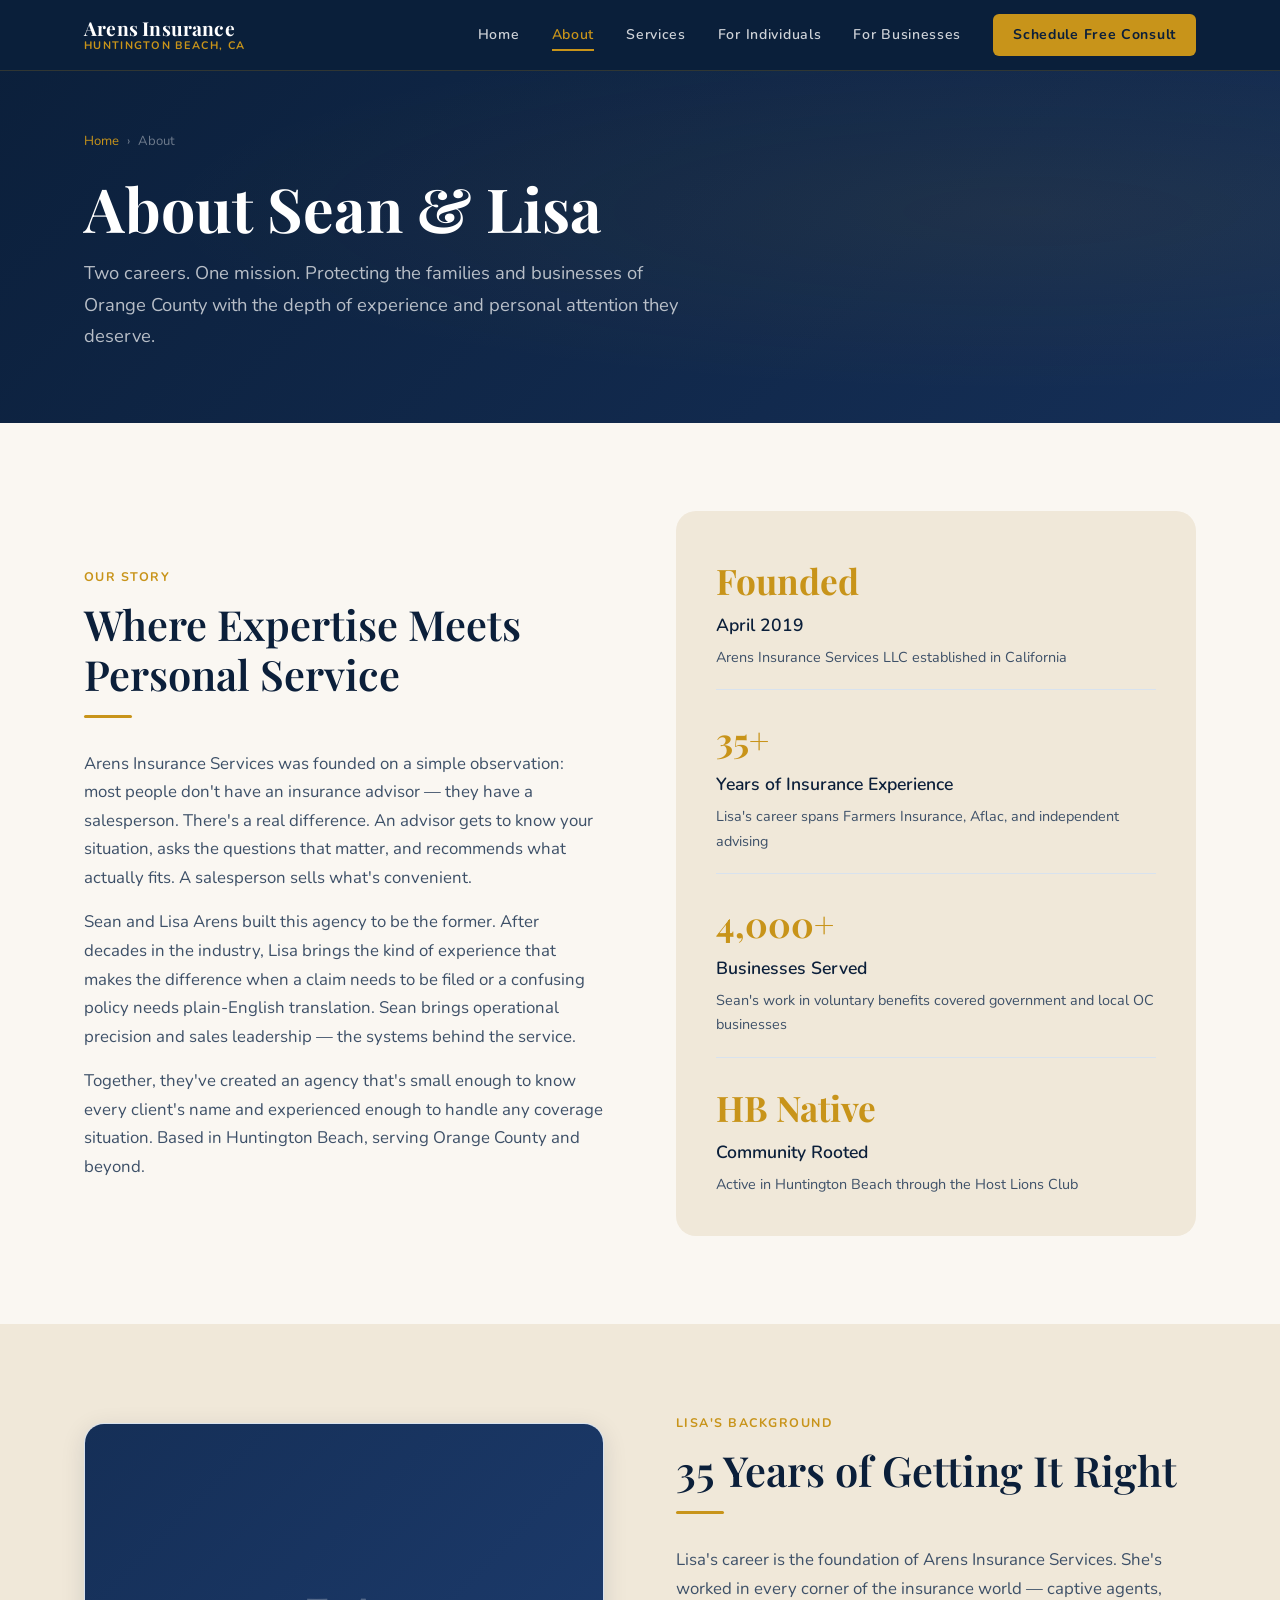
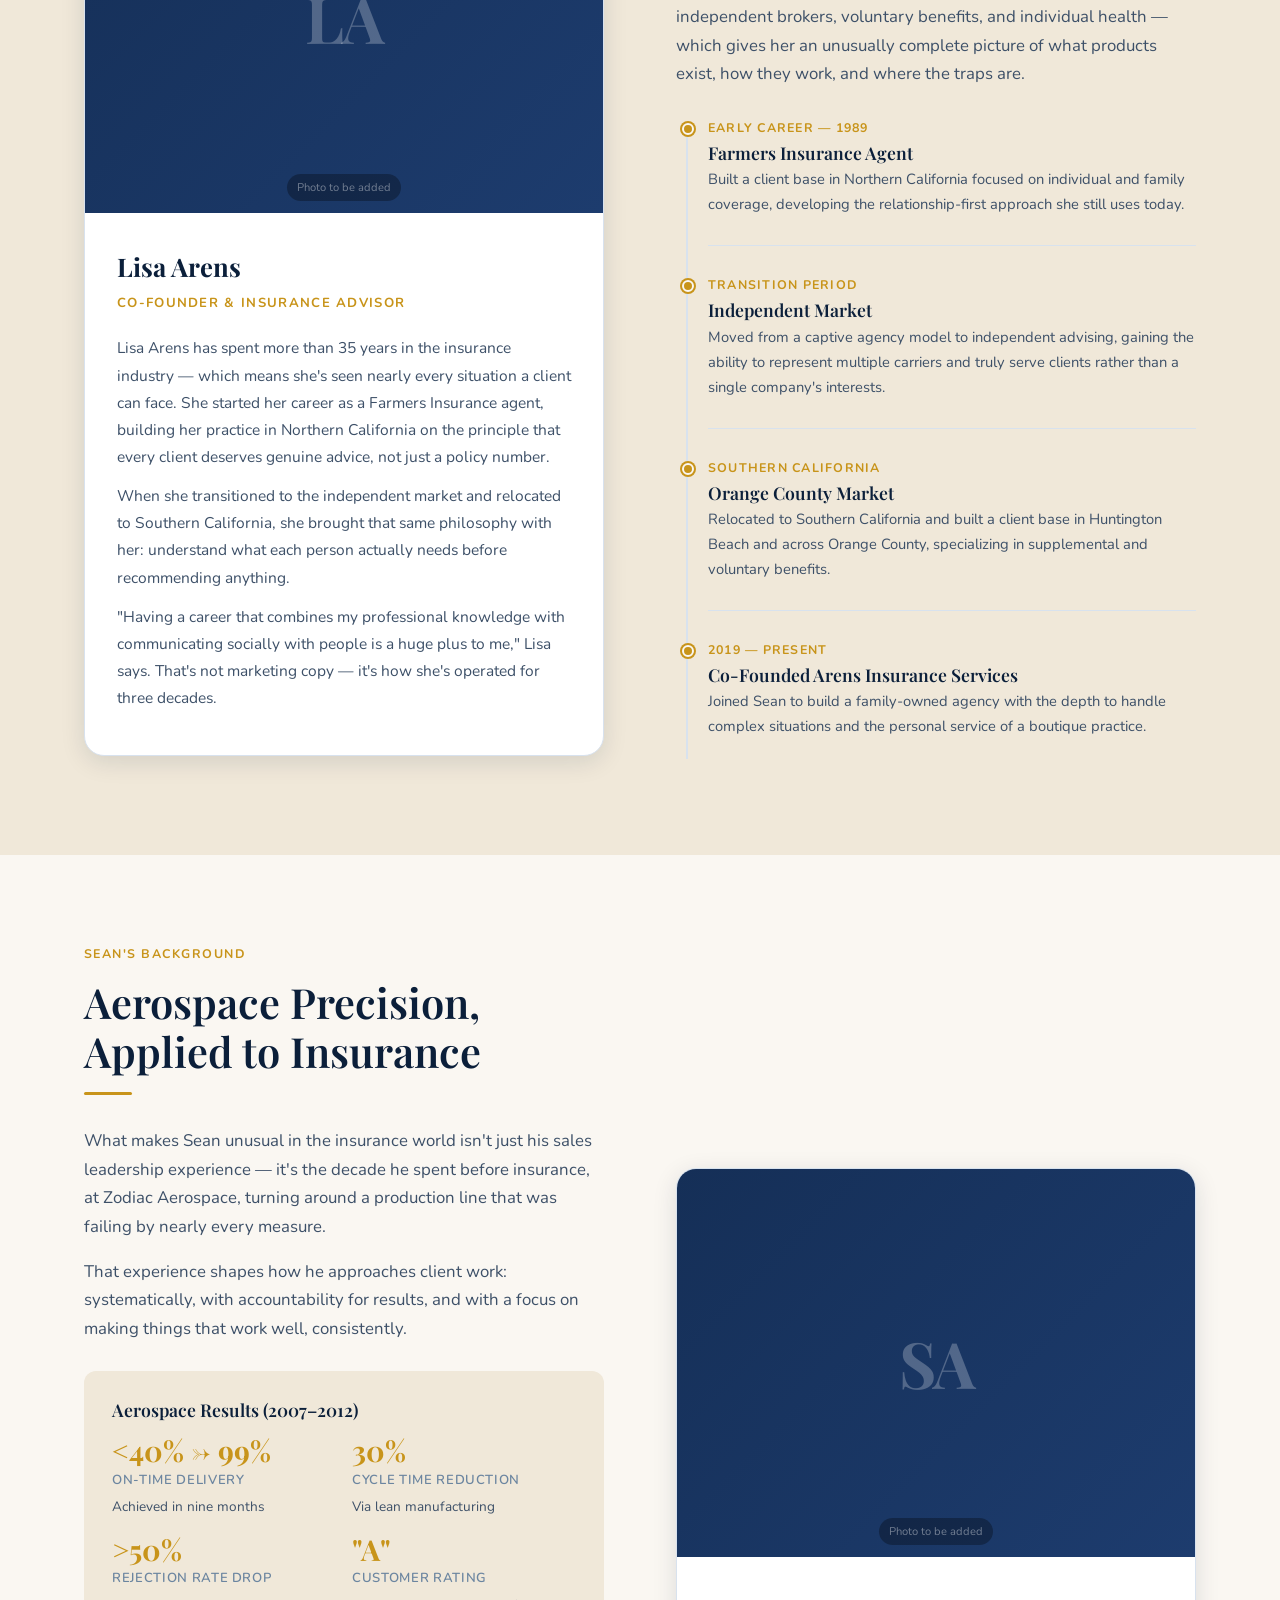
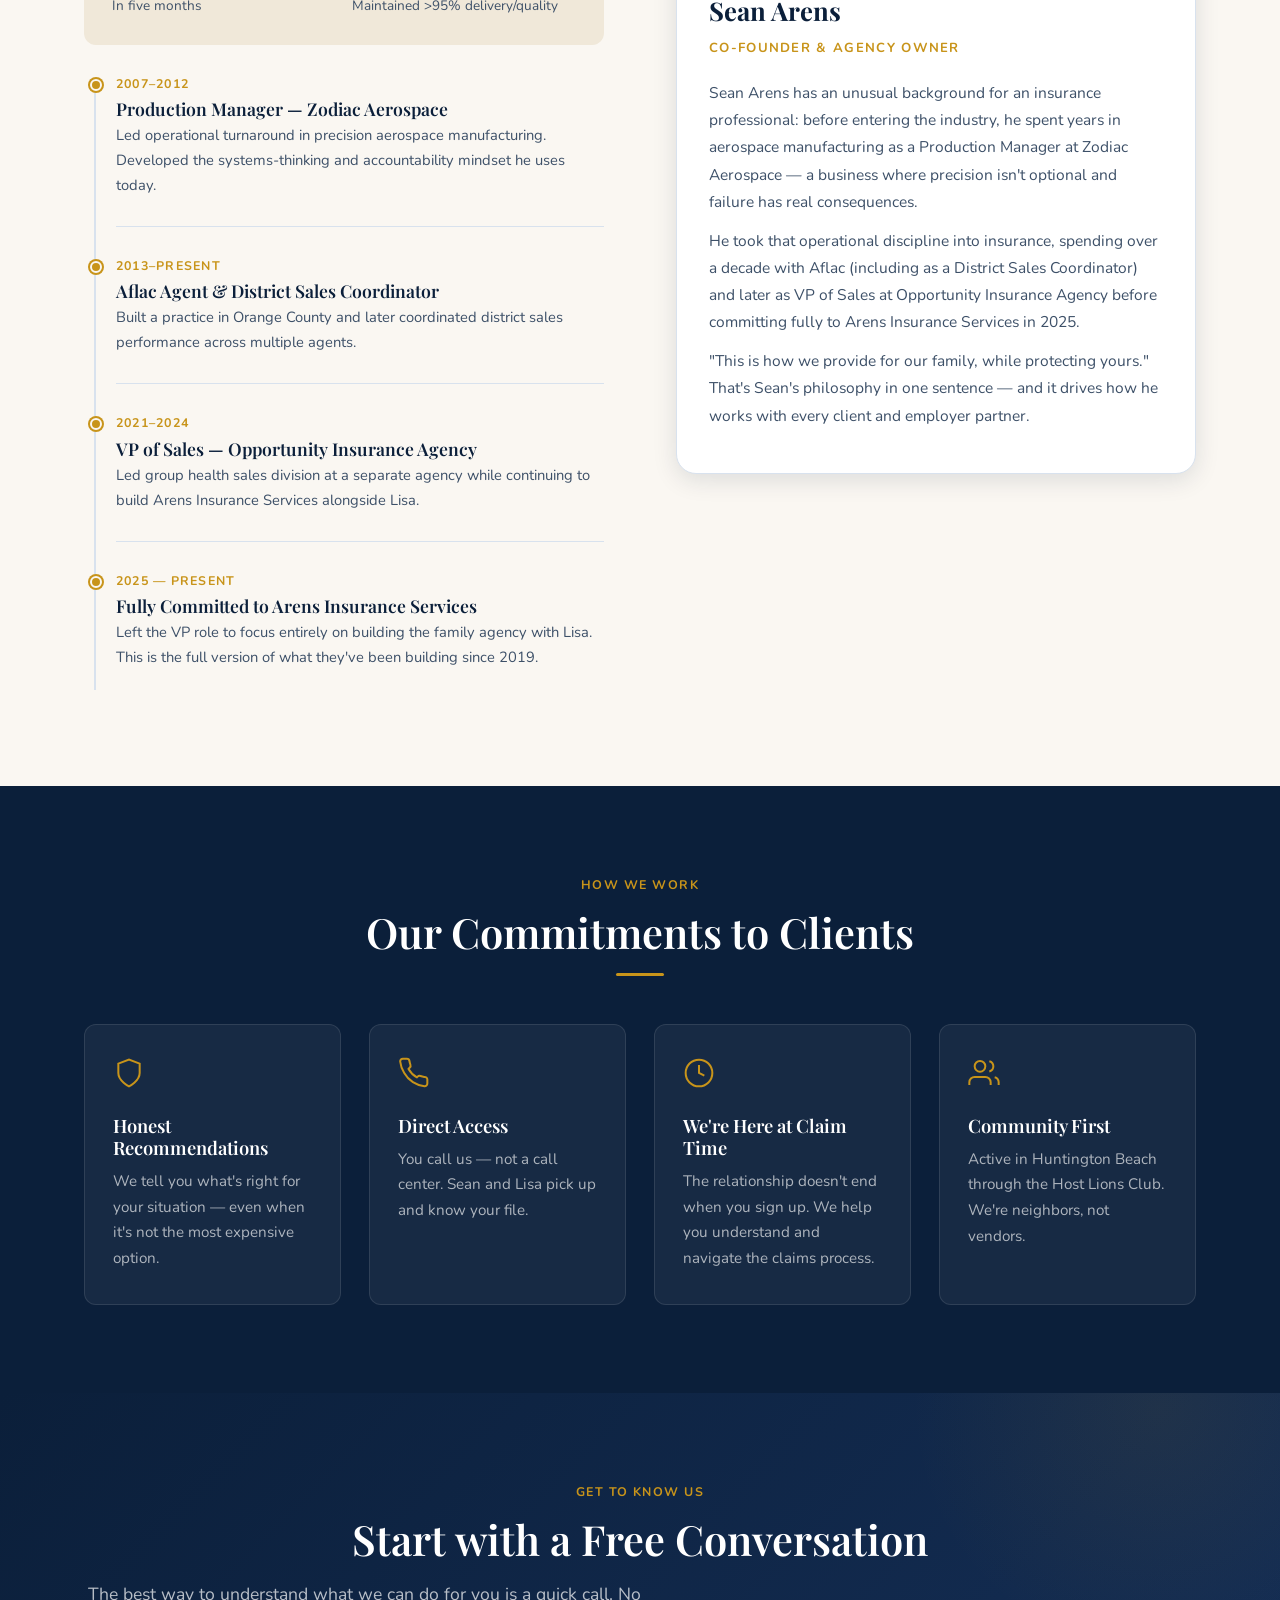
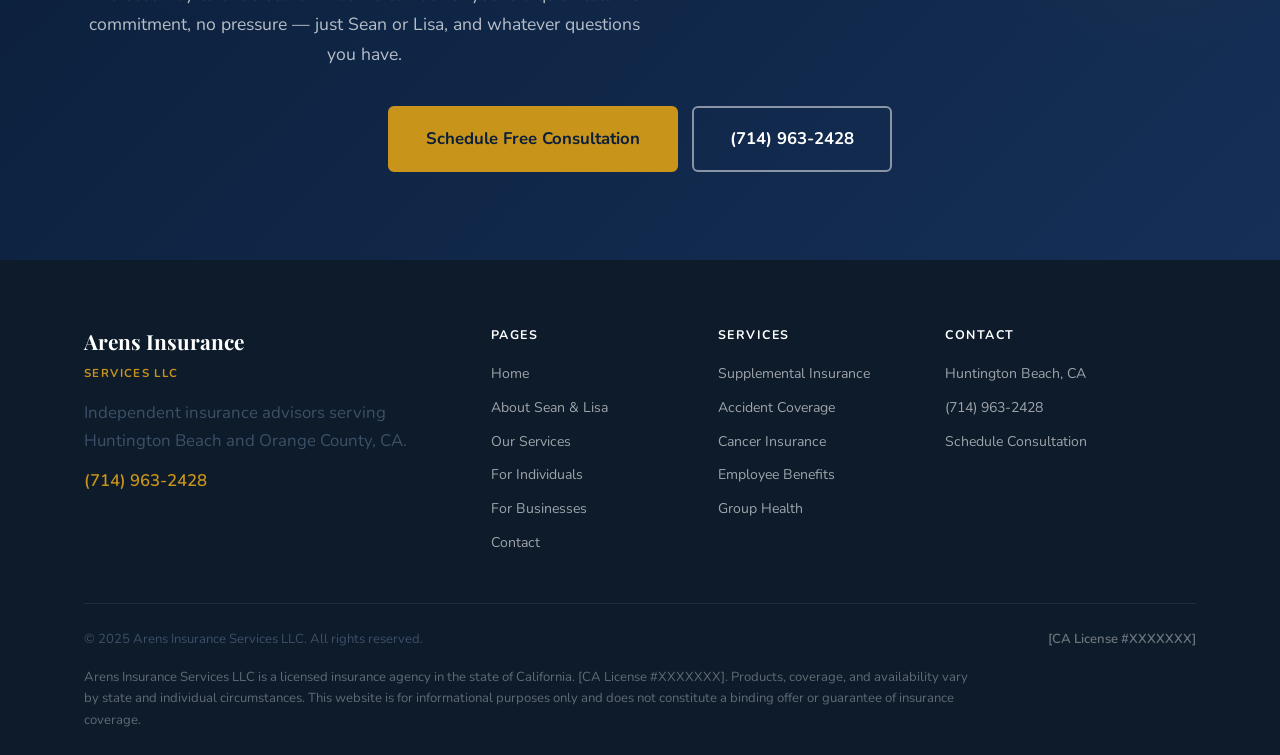
==== about.html @ 221b2eea "Initial website deployment" ====
<!DOCTYPE html>
<html lang="en">
<head>
  <meta charset="UTF-8">
  <meta name="viewport" content="width=device-width, initial-scale=1.0">
  <meta name="description" content="Meet Sean and Lisa Arens — 35+ years of insurance expertise, aerospace operational discipline, and a family-first approach to protecting what matters most.">
  <title>About Sean &amp; Lisa Arens | Arens Insurance Services</title>
  <link rel="stylesheet" href="styles.css">
</head>
<body>

<nav class="nav">
  <div class="container nav-inner">
    <a href="index.html" class="nav-logo">
      <span class="nav-logo-name">Arens Insurance</span>
      <span class="nav-logo-tagline">Huntington Beach, CA</span>
    </a>
    <div class="nav-links">
      <a href="index.html">Home</a>
      <a href="about.html">About</a>
      <a href="services.html">Services</a>
      <a href="individuals.html">For Individuals</a>
      <a href="businesses.html">For Businesses</a>
      <a href="contact.html" class="nav-cta">Schedule Free Consult</a>
    </div>
    <button class="hamburger" aria-label="Toggle menu"><span></span><span></span><span></span></button>
  </div>
</nav>

<!-- PAGE HERO -->
<section class="page-hero">
  <div class="container page-hero-inner">
    <nav class="breadcrumb">
      <a href="index.html">Home</a>
      <span>›</span>
      <span>About</span>
    </nav>
    <h1>About Sean &amp; Lisa</h1>
    <p>Two careers. One mission. Protecting the families and businesses of Orange County with the depth of experience and personal attention they deserve.</p>
  </div>
</section>

<!-- INTRO -->
<section class="section">
  <div class="container">
    <div class="two-col">
      <div>
        <span class="section-label">Our Story</span>
        <h2 class="section-title">Where Expertise Meets Personal Service</h2>
        <div class="divider"></div>
        <p style="margin-bottom:16px">
          Arens Insurance Services was founded on a simple observation: most people don't have an insurance advisor — they have a salesperson. There's a real difference. An advisor gets to know your situation, asks the questions that matter, and recommends what actually fits. A salesperson sells what's convenient.
        </p>
        <p style="margin-bottom:16px">
          Sean and Lisa Arens built this agency to be the former. After decades in the industry, Lisa brings the kind of experience that makes the difference when a claim needs to be filed or a confusing policy needs plain-English translation. Sean brings operational precision and sales leadership — the systems behind the service.
        </p>
        <p>
          Together, they've created an agency that's small enough to know every client's name and experienced enough to handle any coverage situation. Based in Huntington Beach, serving Orange County and beyond.
        </p>
      </div>
      <div style="background:var(--sand);border-radius:var(--radius-lg);padding:40px;display:flex;flex-direction:column;gap:20px">
        <div style="border-bottom:1px solid var(--border);padding-bottom:20px">
          <div style="font-family:var(--font-display);font-size:2.2rem;font-weight:700;color:var(--amber)">Founded</div>
          <div style="font-size:1.1rem;font-weight:600;color:var(--navy)">April 2019</div>
          <p style="font-size:.9rem;margin:4px 0 0">Arens Insurance Services LLC established in California</p>
        </div>
        <div style="border-bottom:1px solid var(--border);padding-bottom:20px">
          <div style="font-family:var(--font-display);font-size:2.2rem;font-weight:700;color:var(--amber)">35+</div>
          <div style="font-size:1.1rem;font-weight:600;color:var(--navy)">Years of Insurance Experience</div>
          <p style="font-size:.9rem;margin:4px 0 0">Lisa's career spans Farmers Insurance, Aflac, and independent advising</p>
        </div>
        <div style="border-bottom:1px solid var(--border);padding-bottom:20px">
          <div style="font-family:var(--font-display);font-size:2.2rem;font-weight:700;color:var(--amber)">4,000+</div>
          <div style="font-size:1.1rem;font-weight:600;color:var(--navy)">Businesses Served</div>
          <p style="font-size:.9rem;margin:4px 0 0">Sean's work in voluntary benefits covered government and local OC businesses</p>
        </div>
        <div>
          <div style="font-family:var(--font-display);font-size:2.2rem;font-weight:700;color:var(--amber)">HB Native</div>
          <div style="font-size:1.1rem;font-weight:600;color:var(--navy)">Community Rooted</div>
          <p style="font-size:.9rem;margin:4px 0 0">Active in Huntington Beach through the Host Lions Club</p>
        </div>
      </div>
    </div>
  </div>
</section>

<!-- LISA PROFILE -->
<section class="section section-sand">
  <div class="container">
    <div class="two-col">
      <div class="profile-card">
        <div class="profile-card-img">
          <div class="initials">LA</div>
          <div class="photo-note">Photo to be added</div>
        </div>
        <div class="profile-card-content">
          <div class="profile-card-name">Lisa Arens</div>
          <div class="profile-card-title">Co-Founder &amp; Insurance Advisor</div>
          <p>Lisa Arens has spent more than 35 years in the insurance industry — which means she's seen nearly every situation a client can face. She started her career as a Farmers Insurance agent, building her practice in Northern California on the principle that every client deserves genuine advice, not just a policy number.</p>
          <p>When she transitioned to the independent market and relocated to Southern California, she brought that same philosophy with her: understand what each person actually needs before recommending anything.</p>
          <p>"Having a career that combines my professional knowledge with communicating socially with people is a huge plus to me," Lisa says. That's not marketing copy — it's how she's operated for three decades.</p>
        </div>
      </div>
      <div>
        <span class="section-label">Lisa's Background</span>
        <h2 class="section-title">35 Years of Getting It Right</h2>
        <div class="divider"></div>
        <p style="margin-bottom:28px">Lisa's career is the foundation of Arens Insurance Services. She's worked in every corner of the insurance world — captive agents, independent brokers, voluntary benefits, and individual health — which gives her an unusually complete picture of what products exist, how they work, and where the traps are.</p>
        <div class="timeline">
          <div class="timeline-item">
            <div class="timeline-year">Early Career — 1989</div>
            <h4>Farmers Insurance Agent</h4>
            <p>Built a client base in Northern California focused on individual and family coverage, developing the relationship-first approach she still uses today.</p>
          </div>
          <div class="timeline-item">
            <div class="timeline-year">Transition Period</div>
            <h4>Independent Market</h4>
            <p>Moved from a captive agency model to independent advising, gaining the ability to represent multiple carriers and truly serve clients rather than a single company's interests.</p>
          </div>
          <div class="timeline-item">
            <div class="timeline-year">Southern California</div>
            <h4>Orange County Market</h4>
            <p>Relocated to Southern California and built a client base in Huntington Beach and across Orange County, specializing in supplemental and voluntary benefits.</p>
          </div>
          <div class="timeline-item">
            <div class="timeline-year">2019 — Present</div>
            <h4>Co-Founded Arens Insurance Services</h4>
            <p>Joined Sean to build a family-owned agency with the depth to handle complex situations and the personal service of a boutique practice.</p>
          </div>
        </div>
      </div>
    </div>
  </div>
</section>

<!-- SEAN PROFILE -->
<section class="section">
  <div class="container">
    <div class="two-col reverse">
      <div class="profile-card">
        <div class="profile-card-img">
          <div class="initials">SA</div>
          <div class="photo-note">Photo to be added</div>
        </div>
        <div class="profile-card-content">
          <div class="profile-card-name">Sean Arens</div>
          <div class="profile-card-title">Co-Founder &amp; Agency Owner</div>
          <p>Sean Arens has an unusual background for an insurance professional: before entering the industry, he spent years in aerospace manufacturing as a Production Manager at Zodiac Aerospace — a business where precision isn't optional and failure has real consequences.</p>
          <p>He took that operational discipline into insurance, spending over a decade with Aflac (including as a District Sales Coordinator) and later as VP of Sales at Opportunity Insurance Agency before committing fully to Arens Insurance Services in 2025.</p>
          <p>"This is how we provide for our family, while protecting yours." That's Sean's philosophy in one sentence — and it drives how he works with every client and employer partner.</p>
        </div>
      </div>
      <div>
        <span class="section-label">Sean's Background</span>
        <h2 class="section-title">Aerospace Precision, Applied to Insurance</h2>
        <div class="divider"></div>
        <p style="margin-bottom:16px">What makes Sean unusual in the insurance world isn't just his sales leadership experience — it's the decade he spent before insurance, at Zodiac Aerospace, turning around a production line that was failing by nearly every measure.</p>
        <p style="margin-bottom:28px">That experience shapes how he approaches client work: systematically, with accountability for results, and with a focus on making things that work well, consistently.</p>
        <div style="background:var(--sand);border-radius:var(--radius-md);padding:28px;margin-bottom:28px">
          <h4 style="margin-bottom:16px;color:var(--navy)">Aerospace Results (2007–2012)</h4>
          <div style="display:grid;grid-template-columns:1fr 1fr;gap:16px">
            <div>
              <div style="font-family:var(--font-display);font-size:1.8rem;font-weight:700;color:var(--amber);line-height:1">&lt;40% → 99%</div>
              <div style="font-size:.82rem;color:var(--text-light);font-weight:600;letter-spacing:.05em;text-transform:uppercase;margin-top:4px">On-time delivery</div>
              <p style="font-size:.85rem;margin-top:4px">Achieved in nine months</p>
            </div>
            <div>
              <div style="font-family:var(--font-display);font-size:1.8rem;font-weight:700;color:var(--amber);line-height:1">30%</div>
              <div style="font-size:.82rem;color:var(--text-light);font-weight:600;letter-spacing:.05em;text-transform:uppercase;margin-top:4px">Cycle time reduction</div>
              <p style="font-size:.85rem;margin-top:4px">Via lean manufacturing</p>
            </div>
            <div>
              <div style="font-family:var(--font-display);font-size:1.8rem;font-weight:700;color:var(--amber);line-height:1">&gt;50%</div>
              <div style="font-size:.82rem;color:var(--text-light);font-weight:600;letter-spacing:.05em;text-transform:uppercase;margin-top:4px">Rejection rate drop</div>
              <p style="font-size:.85rem;margin-top:4px">In five months</p>
            </div>
            <div>
              <div style="font-family:var(--font-display);font-size:1.8rem;font-weight:700;color:var(--amber);line-height:1">"A"</div>
              <div style="font-size:.82rem;color:var(--text-light);font-weight:600;letter-spacing:.05em;text-transform:uppercase;margin-top:4px">Customer rating</div>
              <p style="font-size:.85rem;margin-top:4px">Maintained &gt;95% delivery/quality</p>
            </div>
          </div>
        </div>
        <div class="timeline">
          <div class="timeline-item">
            <div class="timeline-year">2007–2012</div>
            <h4>Production Manager — Zodiac Aerospace</h4>
            <p>Led operational turnaround in precision aerospace manufacturing. Developed the systems-thinking and accountability mindset he uses today.</p>
          </div>
          <div class="timeline-item">
            <div class="timeline-year">2013–Present</div>
            <h4>Aflac Agent &amp; District Sales Coordinator</h4>
            <p>Built a practice in Orange County and later coordinated district sales performance across multiple agents.</p>
          </div>
          <div class="timeline-item">
            <div class="timeline-year">2021–2024</div>
            <h4>VP of Sales — Opportunity Insurance Agency</h4>
            <p>Led group health sales division at a separate agency while continuing to build Arens Insurance Services alongside Lisa.</p>
          </div>
          <div class="timeline-item">
            <div class="timeline-year">2025 — Present</div>
            <h4>Fully Committed to Arens Insurance Services</h4>
            <p>Left the VP role to focus entirely on building the family agency with Lisa. This is the full version of what they've been building since 2019.</p>
          </div>
        </div>
      </div>
    </div>
  </div>
</section>

<!-- VALUES -->
<section class="section section-dark">
  <div class="container">
    <div class="text-center" style="margin-bottom:48px">
      <span class="section-label">How We Work</span>
      <h2 class="section-title" style="color:var(--warm-white)">Our Commitments to Clients</h2>
      <div class="divider divider-center"></div>
    </div>
    <div style="display:grid;grid-template-columns:repeat(auto-fit,minmax(250px,1fr));gap:28px">
      <div style="background:rgba(255,255,255,.05);border:1px solid rgba(255,255,255,.1);border-radius:var(--radius-md);padding:32px 28px">
        <div style="color:var(--amber);margin-bottom:16px">
          <svg width="32" height="32" viewBox="0 0 24 24" fill="none" stroke="currentColor" stroke-width="1.5"><path d="M12 22s8-4 8-10V5l-8-3-8 3v7c0 6 8 10 8 10z"/></svg>
        </div>
        <h3 style="color:var(--warm-white);font-size:1.15rem;margin-bottom:10px">Honest Recommendations</h3>
        <p style="color:rgba(255,255,255,.65);font-size:.95rem">We tell you what's right for your situation — even when it's not the most expensive option.</p>
      </div>
      <div style="background:rgba(255,255,255,.05);border:1px solid rgba(255,255,255,.1);border-radius:var(--radius-md);padding:32px 28px">
        <div style="color:var(--amber);margin-bottom:16px">
          <svg width="32" height="32" viewBox="0 0 24 24" fill="none" stroke="currentColor" stroke-width="1.5"><path d="M22 16.92v3a2 2 0 0 1-2.18 2 19.79 19.79 0 0 1-8.63-3.07A19.5 19.5 0 0 1 4.69 12a19.79 19.79 0 0 1-3.07-8.67A2 2 0 0 1 3.6 1.28h3a2 2 0 0 1 2 1.72c.127.96.361 1.903.7 2.81a2 2 0 0 1-.45 2.11L7.91 8.96a16 16 0 0 0 6.29 6.29l.54-.54a2 2 0 0 1 2.11-.45c.907.339 1.85.573 2.81.7A2 2 0 0 1 22 16.92z"/></svg>
        </div>
        <h3 style="color:var(--warm-white);font-size:1.15rem;margin-bottom:10px">Direct Access</h3>
        <p style="color:rgba(255,255,255,.65);font-size:.95rem">You call us — not a call center. Sean and Lisa pick up and know your file.</p>
      </div>
      <div style="background:rgba(255,255,255,.05);border:1px solid rgba(255,255,255,.1);border-radius:var(--radius-md);padding:32px 28px">
        <div style="color:var(--amber);margin-bottom:16px">
          <svg width="32" height="32" viewBox="0 0 24 24" fill="none" stroke="currentColor" stroke-width="1.5"><circle cx="12" cy="12" r="10"/><polyline points="12 6 12 12 16 14"/></svg>
        </div>
        <h3 style="color:var(--warm-white);font-size:1.15rem;margin-bottom:10px">We're Here at Claim Time</h3>
        <p style="color:rgba(255,255,255,.65);font-size:.95rem">The relationship doesn't end when you sign up. We help you understand and navigate the claims process.</p>
      </div>
      <div style="background:rgba(255,255,255,.05);border:1px solid rgba(255,255,255,.1);border-radius:var(--radius-md);padding:32px 28px">
        <div style="color:var(--amber);margin-bottom:16px">
          <svg width="32" height="32" viewBox="0 0 24 24" fill="none" stroke="currentColor" stroke-width="1.5"><path d="M17 21v-2a4 4 0 0 0-4-4H5a4 4 0 0 0-4 4v2"/><circle cx="9" cy="7" r="4"/><path d="M23 21v-2a4 4 0 0 0-3-3.87"/><path d="M16 3.13a4 4 0 0 1 0 7.75"/></svg>
        </div>
        <h3 style="color:var(--warm-white);font-size:1.15rem;margin-bottom:10px">Community First</h3>
        <p style="color:rgba(255,255,255,.65);font-size:.95rem">Active in Huntington Beach through the Host Lions Club. We're neighbors, not vendors.</p>
      </div>
    </div>
  </div>
</section>

<!-- CTA -->
<section class="cta-section">
  <div class="container text-center">
    <div class="cta-inner">
      <span class="section-label">Get to Know Us</span>
      <h2>Start with a Free Conversation</h2>
      <p>The best way to understand what we can do for you is a quick call. No commitment, no pressure — just Sean or Lisa, and whatever questions you have.</p>
      <div class="btn-group" style="justify-content:center">
        <a href="contact.html" class="btn btn-primary btn-lg">Schedule Free Consultation</a>
        <a href="tel:7149632428" class="btn btn-outline btn-lg">(714) 963-2428</a>
      </div>
    </div>
  </div>
</section>

<!-- FOOTER -->
<footer class="footer">
  <div class="container">
    <div class="footer-grid">
      <div class="footer-brand">
        <div class="footer-logo-name">Arens Insurance</div>
        <div class="footer-logo-tagline">Services LLC</div>
        <p>Independent insurance advisors serving Huntington Beach and Orange County, CA.</p>
        <p style="margin-top:12px"><a href="tel:7149632428" style="color:var(--amber);font-weight:600">(714) 963-2428</a></p>
      </div>
      <div class="footer-col">
        <h5>Pages</h5>
        <ul>
          <li><a href="index.html">Home</a></li>
          <li><a href="about.html">About Sean &amp; Lisa</a></li>
          <li><a href="services.html">Our Services</a></li>
          <li><a href="individuals.html">For Individuals</a></li>
          <li><a href="businesses.html">For Businesses</a></li>
          <li><a href="contact.html">Contact</a></li>
        </ul>
      </div>
      <div class="footer-col">
        <h5>Services</h5>
        <ul>
          <li><a href="services.html">Supplemental Insurance</a></li>
          <li><a href="services.html">Accident Coverage</a></li>
          <li><a href="services.html">Cancer Insurance</a></li>
          <li><a href="services.html">Employee Benefits</a></li>
          <li><a href="services.html">Group Health</a></li>
        </ul>
      </div>
      <div class="footer-col">
        <h5>Contact</h5>
        <ul>
          <li style="color:rgba(255,255,255,.6)">Huntington Beach, CA</li>
          <li><a href="tel:7149632428">(714) 963-2428</a></li>
          <li><a href="contact.html">Schedule Consultation</a></li>
        </ul>
      </div>
    </div>
    <div class="footer-bottom">
      <div class="footer-bottom-row">
        <p>© 2025 Arens Insurance Services LLC. All rights reserved.</p>
        <span class="footer-license">[CA License #XXXXXXX]</span>
      </div>
      <p class="footer-disclaimer">Arens Insurance Services LLC is a licensed insurance agency in the state of California. [CA License #XXXXXXX]. Products, coverage, and availability vary by state and individual circumstances. This website is for informational purposes only and does not constitute a binding offer or guarantee of insurance coverage.</p>
    </div>
  </div>
</footer>

<script src="script.js"></script>
</body>
</html>
---- styles.css ----
/* =====================================================
   ARENS INSURANCE SERVICES
   Elevated Coastal Professional Design System
   ===================================================== */
@import url('https://fonts.googleapis.com/css2?family=Playfair+Display:ital,wght@0,400;0,600;0,700;1,400;1,600&family=Nunito:wght@300;400;500;600;700&display=swap');

:root {
  --navy:       #0B1F3A;
  --navy-mid:   #152F57;
  --navy-light: #1D3C6E;
  --amber:      #C8941A;
  --amber-light:#E5AC2A;
  --amber-pale: #F5E4B4;
  --cream:      #FAF7F2;
  --warm-white: #FFFFFF;
  --sand:       #F0E8D9;
  --text-dark:  #0D1B2A;
  --text-mid:   #3D5068;
  --text-light: #6B85A0;
  --border:     #D8E2EE;
  --font-display: 'Playfair Display', Georgia, serif;
  --font-body:    'Nunito', -apple-system, sans-serif;
  --shadow-sm: 0 2px 8px rgba(11,31,58,0.08);
  --shadow-md: 0 6px 24px rgba(11,31,58,0.12);
  --shadow-lg: 0 16px 48px rgba(11,31,58,0.16);
  --radius-sm: 6px;
  --radius-md: 12px;
  --radius-lg: 20px;
  --transition: 0.25s ease;
  --max-width: 1160px;
}

*,*::before,*::after{box-sizing:border-box;margin:0;padding:0}
html{scroll-behavior:smooth;font-size:16px}
body{font-family:var(--font-body);color:var(--text-dark);background:var(--cream);line-height:1.7;-webkit-font-smoothing:antialiased}
img{max-width:100%;display:block}
a{color:inherit;text-decoration:none}
ul{list-style:none}

h1,h2,h3,h4{font-family:var(--font-display);line-height:1.2;color:var(--navy)}
h1{font-size:clamp(2.2rem,5vw,3.8rem);font-weight:700}
h2{font-size:clamp(1.7rem,3.5vw,2.6rem);font-weight:600}
h3{font-size:clamp(1.2rem,2.5vw,1.5rem);font-weight:600}
h4{font-size:1.1rem;font-weight:600}
p{color:var(--text-mid);font-size:1.05rem}

.container{max-width:var(--max-width);margin:0 auto;padding:0 24px}
.section{padding:88px 0}
.section-sm{padding:56px 0}
.section-dark{background:var(--navy)}
.section-sand{background:var(--sand)}
.text-center{text-align:center}
.text-amber{color:var(--amber)}
.text-white{color:var(--warm-white)}

.section-label{font-family:var(--font-body);font-size:.78rem;font-weight:700;letter-spacing:.12em;text-transform:uppercase;color:var(--amber);margin-bottom:12px;display:block}
.section-title{margin-bottom:16px}
.section-title+p{max-width:600px;font-size:1.1rem}
.text-center .section-title+p{margin:0 auto}
.divider{width:48px;height:3px;background:var(--amber);border-radius:2px;margin:16px 0 32px}
.divider-center{margin:16px auto 32px}

/* NAV */
.nav{position:fixed;top:0;left:0;right:0;z-index:1000;background:rgba(11,31,58,.97);backdrop-filter:blur(12px);border-bottom:1px solid rgba(200,148,26,.2);transition:var(--transition)}
.nav-inner{display:flex;align-items:center;justify-content:space-between;height:70px}
.nav-logo{display:flex;flex-direction:column;line-height:1.1}
.nav-logo-name{font-family:var(--font-display);font-size:1.2rem;font-weight:700;color:var(--warm-white);letter-spacing:.01em}
.nav-logo-tagline{font-size:.68rem;font-weight:700;letter-spacing:.12em;text-transform:uppercase;color:var(--amber)}
.nav-links{display:flex;align-items:center;gap:32px}
.nav-links a{font-size:.88rem;font-weight:600;letter-spacing:.05em;color:rgba(255,255,255,.8);transition:color var(--transition);position:relative}
.nav-links a::after{content:'';position:absolute;bottom:-4px;left:0;right:0;height:2px;background:var(--amber);transform:scaleX(0);transition:transform var(--transition);transform-origin:left}
.nav-links a:hover{color:var(--warm-white)}
.nav-links a:hover::after,.nav-links a.active::after{transform:scaleX(1)}
.nav-links a.active{color:var(--amber)}
.nav-cta{background:var(--amber)!important;color:var(--navy)!important;padding:9px 20px;border-radius:var(--radius-sm);font-weight:700!important;transition:background var(--transition),transform var(--transition)!important}
.nav-cta:hover{background:var(--amber-light)!important;transform:translateY(-1px)}
.nav-cta::after{display:none!important}
.hamburger{display:none;flex-direction:column;gap:5px;background:none;border:none;cursor:pointer;padding:4px}
.hamburger span{display:block;width:24px;height:2px;background:var(--warm-white);border-radius:2px;transition:var(--transition)}

/* BUTTONS */
.btn{display:inline-flex;align-items:center;gap:8px;font-family:var(--font-body);font-size:.95rem;font-weight:700;padding:14px 28px;border-radius:var(--radius-sm);transition:all var(--transition);cursor:pointer;border:2px solid transparent;white-space:nowrap}
.btn-primary{background:var(--amber);color:var(--navy);border-color:var(--amber)}
.btn-primary:hover{background:var(--amber-light);border-color:var(--amber-light);transform:translateY(-2px);box-shadow:0 6px 20px rgba(200,148,26,.35)}
.btn-outline{background:transparent;color:var(--warm-white);border-color:rgba(255,255,255,.5)}
.btn-outline:hover{background:rgba(255,255,255,.1);border-color:var(--warm-white);transform:translateY(-2px)}
.btn-outline-amber{background:transparent;color:var(--amber);border-color:var(--amber)}
.btn-outline-amber:hover{background:var(--amber);color:var(--navy);transform:translateY(-2px)}
.btn-lg{padding:17px 36px;font-size:1.05rem}
.btn-group{display:flex;flex-wrap:wrap;gap:14px;align-items:center}

/* HERO */
.hero{min-height:100vh;display:flex;align-items:center;position:relative;background:var(--navy);overflow:hidden;padding-top:70px}
.hero-bg{position:absolute;inset:0;background:radial-gradient(ellipse at 70% 50%,rgba(200,148,26,.08) 0%,transparent 60%),radial-gradient(ellipse at 20% 80%,rgba(29,60,110,.6) 0%,transparent 50%),linear-gradient(135deg,#0B1F3A 0%,#152F57 100%)}
.hero-wave{position:absolute;bottom:0;left:0;right:0;height:100px;background:var(--cream);clip-path:ellipse(60% 100% at 50% 100%)}
.hero-content{position:relative;z-index:2;max-width:720px;padding:80px 0}
.hero-eyebrow{display:inline-flex;align-items:center;gap:10px;font-size:.8rem;font-weight:700;letter-spacing:.14em;text-transform:uppercase;color:var(--amber);margin-bottom:20px}
.hero-eyebrow::before{content:'';display:block;width:32px;height:2px;background:var(--amber)}
.hero h1{color:var(--warm-white);margin-bottom:24px;letter-spacing:-.01em}
.hero h1 em{font-style:italic;color:var(--amber-light)}
.hero-sub{font-size:1.15rem;color:rgba(255,255,255,.75);line-height:1.75;margin-bottom:40px;max-width:560px}
.hero-trust{display:flex;flex-wrap:wrap;gap:24px;margin-top:40px;padding-top:32px;border-top:1px solid rgba(255,255,255,.1)}
.hero-trust-item{display:flex;align-items:center;gap:8px;font-size:.88rem;color:rgba(255,255,255,.65);font-weight:500}
.hero-trust-item svg{color:var(--amber);flex-shrink:0}

/* CARDS */
.services-grid{display:grid;grid-template-columns:repeat(auto-fit,minmax(260px,1fr));gap:24px}
.service-card{background:var(--warm-white);border-radius:var(--radius-md);padding:36px 28px;border:1px solid var(--border);transition:all var(--transition);position:relative;overflow:hidden}
.service-card::before{content:'';position:absolute;top:0;left:0;right:0;height:3px;background:var(--amber);transform:scaleX(0);transform-origin:left;transition:transform var(--transition)}
.service-card:hover{transform:translateY(-4px);box-shadow:var(--shadow-md);border-color:transparent}
.service-card:hover::before{transform:scaleX(1)}
.service-icon{width:52px;height:52px;background:var(--amber-pale);border-radius:var(--radius-sm);display:flex;align-items:center;justify-content:center;margin-bottom:20px;color:var(--amber)}
.service-card h3{margin-bottom:10px;font-size:1.15rem}
.service-card p{font-size:.95rem;line-height:1.65}
.service-card-link{display:inline-flex;align-items:center;gap:6px;font-size:.88rem;font-weight:700;color:var(--amber);margin-top:16px;transition:gap var(--transition)}
.service-card-link:hover{gap:10px}

/* STATS */
.stats-bar{background:var(--navy);padding:48px 0}
.stats-grid{display:grid;grid-template-columns:repeat(auto-fit,minmax(200px,1fr));gap:32px;text-align:center}
.stat-number{font-family:var(--font-display);font-size:3rem;font-weight:700;color:var(--amber);line-height:1;margin-bottom:8px}
.stat-label{font-size:.88rem;font-weight:600;letter-spacing:.06em;text-transform:uppercase;color:rgba(255,255,255,.6)}

/* TWO COL */
.two-col{display:grid;grid-template-columns:1fr 1fr;gap:72px;align-items:center}
.two-col.reverse{direction:rtl}
.two-col.reverse>*{direction:ltr}
.col-img-main{border-radius:var(--radius-lg);overflow:hidden;aspect-ratio:4/3;background:linear-gradient(135deg,var(--navy-mid),var(--navy-light));display:flex;align-items:center;justify-content:center;position:relative}
.col-img-badge{position:absolute;bottom:-16px;right:-16px;background:var(--amber);color:var(--navy);padding:20px 24px;border-radius:var(--radius-md);text-align:center;box-shadow:var(--shadow-md)}
.col-img-badge strong{display:block;font-family:var(--font-display);font-size:2rem;font-weight:700;line-height:1}
.col-img-badge span{font-size:.78rem;font-weight:700;letter-spacing:.08em;text-transform:uppercase}

/* FEATURE LIST */
.feature-list{display:flex;flex-direction:column;gap:16px;margin:24px 0}
.feature-item{display:flex;align-items:flex-start;gap:14px}
.feature-check{width:24px;height:24px;background:var(--amber-pale);border-radius:50%;display:flex;align-items:center;justify-content:center;flex-shrink:0;margin-top:2px;color:var(--amber)}
.feature-item-content h4{margin-bottom:3px;font-size:1rem}
.feature-item-content p{font-size:.92rem;margin:0}

/* TESTIMONIALS */
.testimonials-grid{display:grid;grid-template-columns:repeat(auto-fit,minmax(300px,1fr));gap:24px}
.testimonial-card{background:var(--warm-white);border-radius:var(--radius-md);padding:36px 32px;border:1px solid var(--border);position:relative}
.testimonial-card::before{content:'\201C';position:absolute;top:16px;right:24px;font-family:var(--font-display);font-size:5rem;color:var(--amber-pale);line-height:1;font-weight:700}
.testimonial-text{font-size:1rem;line-height:1.75;color:var(--text-mid);margin-bottom:24px;font-style:italic}
.testimonial-author{display:flex;align-items:center;gap:12px}
.author-avatar{width:44px;height:44px;border-radius:50%;background:linear-gradient(135deg,var(--navy),var(--navy-light));display:flex;align-items:center;justify-content:center;font-family:var(--font-display);font-size:1.1rem;font-weight:700;color:var(--amber);flex-shrink:0}
.author-info h4{font-size:.95rem;margin:0}
.author-info span{font-size:.82rem;color:var(--text-light)}
.stars{color:var(--amber);font-size:.9rem;letter-spacing:2px;margin-bottom:12px}

/* CTA SECTION */
.cta-section{background:linear-gradient(135deg,var(--navy) 0%,var(--navy-mid) 100%);padding:88px 0;position:relative;overflow:hidden}
.cta-section::before{content:'';position:absolute;top:-50%;right:-10%;width:500px;height:500px;background:radial-gradient(circle,rgba(200,148,26,.08) 0%,transparent 70%)}
.cta-inner{position:relative;z-index:2}
.cta-section h2{color:var(--warm-white);margin-bottom:16px}
.cta-section p{color:rgba(255,255,255,.7);font-size:1.1rem;margin-bottom:36px;max-width:560px}
.text-center .cta-section p{margin-left:auto;margin-right:auto}
.cta-phones{display:flex;align-items:center;gap:8px;font-size:1.6rem;font-family:var(--font-display);font-weight:700;color:var(--amber);margin-bottom:8px}
.cta-phones a{color:inherit}
.cta-phones a:hover{color:var(--amber-light)}
.cta-or{font-size:.85rem;color:rgba(255,255,255,.5);text-align:center;margin:4px 0;font-weight:600;letter-spacing:.08em;text-transform:uppercase}

/* PROFILES */
.profile-card{background:var(--warm-white);border-radius:var(--radius-lg);overflow:hidden;box-shadow:var(--shadow-md);border:1px solid var(--border)}
.profile-card-img{aspect-ratio:4/3;background:linear-gradient(135deg,var(--navy-mid),var(--navy-light));display:flex;align-items:center;justify-content:center;position:relative;flex-direction:column;gap:8px}
.profile-card-img .initials{font-family:var(--font-display);font-size:4rem;font-weight:700;color:rgba(255,255,255,.25);letter-spacing:-2px}
.profile-card-img .photo-note{position:absolute;bottom:12px;left:50%;transform:translateX(-50%);font-size:.7rem;color:rgba(255,255,255,.4);background:rgba(0,0,0,.3);padding:4px 10px;border-radius:20px;white-space:nowrap}
.profile-card-content{padding:32px}
.profile-card-name{font-family:var(--font-display);font-size:1.6rem;font-weight:700;color:var(--navy);margin-bottom:4px}
.profile-card-title{font-size:.82rem;font-weight:700;letter-spacing:.1em;text-transform:uppercase;color:var(--amber);margin-bottom:20px}
.profile-card-content p{font-size:.97rem;line-height:1.75;margin-bottom:12px}

/* TIMELINE */
.timeline{position:relative;padding-left:32px}
.timeline::before{content:'';position:absolute;left:10px;top:8px;bottom:8px;width:2px;background:var(--border)}
.timeline-item{position:relative;margin-bottom:28px;padding-bottom:28px;border-bottom:1px solid var(--border)}
.timeline-item:last-child{border-bottom:none;margin-bottom:0}
.timeline-item::before{content:'';position:absolute;left:-26px;top:6px;width:12px;height:12px;background:var(--amber);border-radius:50%;border:2px solid var(--cream);box-shadow:0 0 0 2px var(--amber)}
.timeline-year{font-size:.78rem;font-weight:700;letter-spacing:.1em;text-transform:uppercase;color:var(--amber);margin-bottom:4px}
.timeline-item h4{margin-bottom:4px}
.timeline-item p{font-size:.92rem;margin:0}

/* FAQ */
.faq-list{display:flex;flex-direction:column;gap:12px}
.faq-item{background:var(--warm-white);border:1px solid var(--border);border-radius:var(--radius-md);overflow:hidden}
.faq-question{width:100%;text-align:left;background:none;border:none;padding:22px 28px;display:flex;justify-content:space-between;align-items:center;gap:16px;cursor:pointer;font-family:var(--font-body);font-size:1rem;font-weight:700;color:var(--text-dark);transition:color var(--transition)}
.faq-question:hover{color:var(--amber)}
.faq-icon{width:24px;height:24px;background:var(--amber-pale);border-radius:50%;display:flex;align-items:center;justify-content:center;color:var(--amber);flex-shrink:0;transition:transform var(--transition),background var(--transition)}
.faq-item.open .faq-icon{transform:rotate(45deg);background:var(--amber);color:var(--navy)}
.faq-answer{max-height:0;overflow:hidden;transition:max-height .4s ease}
.faq-answer-inner{padding:0 28px 22px;color:var(--text-mid);font-size:.97rem;line-height:1.75}

/* PRODUCTS */
.products-grid{display:grid;grid-template-columns:repeat(auto-fit,minmax(220px,1fr));gap:20px}
.product-card{background:var(--warm-white);border-radius:var(--radius-md);padding:28px 24px;border:1px solid var(--border);transition:all var(--transition)}
.product-card:hover{border-color:var(--amber);box-shadow:var(--shadow-sm);transform:translateY(-2px)}
.product-badge{display:inline-block;font-size:.72rem;font-weight:700;letter-spacing:.1em;text-transform:uppercase;color:var(--amber);background:var(--amber-pale);padding:3px 10px;border-radius:20px;margin-bottom:14px}
.product-card h4{margin-bottom:8px;font-size:1.05rem}
.product-card p{font-size:.9rem;line-height:1.6}

/* FORM */
.form-grid{display:grid;grid-template-columns:1fr 1fr;gap:20px}
.form-group{display:flex;flex-direction:column;gap:6px}
.form-group.full{grid-column:1/-1}
label{font-size:.88rem;font-weight:700;color:var(--text-dark)}
input,select,textarea{font-family:var(--font-body);font-size:.97rem;color:var(--text-dark);background:var(--warm-white);border:1.5px solid var(--border);border-radius:var(--radius-sm);padding:13px 16px;transition:border-color var(--transition),box-shadow var(--transition);outline:none;width:100%}
input:focus,select:focus,textarea:focus{border-color:var(--amber);box-shadow:0 0 0 3px rgba(200,148,26,.12)}
textarea{resize:vertical;min-height:140px}
.form-submit-row{grid-column:1/-1;display:flex;align-items:center;gap:20px;flex-wrap:wrap;margin-top:8px}
.form-note{font-size:.82rem;color:var(--text-light)}

/* PAGE HERO */
.page-hero{background:var(--navy);padding:130px 0 72px;position:relative;overflow:hidden}
.page-hero::before{content:'';position:absolute;inset:0;background:radial-gradient(ellipse at 80% 50%,rgba(200,148,26,.07) 0%,transparent 60%),linear-gradient(135deg,#0B1F3A 0%,#152F57 100%)}
.page-hero-inner{position:relative;z-index:2}
.page-hero h1{color:var(--warm-white);margin-bottom:12px}
.page-hero p{color:rgba(255,255,255,.7);font-size:1.15rem;max-width:600px}
.breadcrumb{display:flex;align-items:center;gap:8px;font-size:.82rem;color:rgba(255,255,255,.4);margin-bottom:20px}
.breadcrumb a{color:var(--amber)}

/* CALLOUT */
.callout{background:var(--amber-pale);border-left:4px solid var(--amber);border-radius:var(--radius-sm);padding:20px 24px;margin:24px 0}
.callout p{color:var(--text-dark);font-size:.95rem;margin:0}

/* SCENARIOS */
.scenarios-grid{display:grid;grid-template-columns:repeat(auto-fit,minmax(280px,1fr));gap:24px}
.scenario-card{background:var(--warm-white);border-radius:var(--radius-md);padding:32px 28px;border:1px solid var(--border)}
.scenario-number{font-family:var(--font-display);font-size:2.5rem;font-weight:700;color:var(--amber-pale);line-height:1;margin-bottom:12px}
.scenario-card h4{margin-bottom:8px}
.scenario-card p{font-size:.93rem}

/* CONTACT */
.contact-grid{display:grid;grid-template-columns:1fr 1.4fr;gap:60px;align-items:start}
.contact-info-item{display:flex;gap:16px;align-items:flex-start;padding:20px 0;border-bottom:1px solid var(--border)}
.contact-info-item:last-child{border-bottom:none}
.contact-info-icon{width:44px;height:44px;background:var(--amber-pale);border-radius:var(--radius-sm);display:flex;align-items:center;justify-content:center;color:var(--amber);flex-shrink:0}
.contact-info-text h4{margin-bottom:4px;font-size:.95rem}
.contact-info-text p{font-size:.9rem;margin:0}
.contact-info-text a{color:var(--amber);font-weight:600}
.contact-info-text a:hover{text-decoration:underline}
.form-card{background:var(--warm-white);border-radius:var(--radius-lg);padding:40px 36px;box-shadow:var(--shadow-md);border:1px solid var(--border)}

/* FOOTER */
.footer{background:var(--text-dark);padding:64px 0 0;color:rgba(255,255,255,.6);font-size:.88rem}
.footer-grid{display:grid;grid-template-columns:2fr 1fr 1fr 1.4fr;gap:48px;margin-bottom:48px}
.footer-logo-name{font-family:var(--font-display);font-size:1.3rem;font-weight:700;color:var(--warm-white);margin-bottom:4px}
.footer-logo-tagline{font-size:.72rem;font-weight:700;letter-spacing:.12em;text-transform:uppercase;color:var(--amber);margin-bottom:16px}
.footer-brand p{line-height:1.65}
.footer-col h5{font-family:var(--font-body);font-size:.78rem;font-weight:700;letter-spacing:.12em;text-transform:uppercase;color:var(--warm-white);margin-bottom:16px}
.footer-col ul{display:flex;flex-direction:column;gap:10px}
.footer-col ul a{transition:color var(--transition)}
.footer-col ul a:hover{color:var(--amber)}
.footer-bottom{border-top:1px solid rgba(255,255,255,.08);padding:24px 0;display:flex;flex-direction:column;gap:8px}
.footer-bottom-row{display:flex;justify-content:space-between;align-items:center;gap:16px;flex-wrap:wrap}
.footer-bottom p{margin:0;font-size:.82rem}
.footer-disclaimer{font-size:.78rem;line-height:1.65;color:rgba(255,255,255,.35);max-width:900px;padding-top:8px}
.footer-license{font-size:.82rem;color:rgba(255,255,255,.4);font-weight:600}

/* ANIMATIONS */
@keyframes fadeUp{from{opacity:0;transform:translateY(24px)}to{opacity:1;transform:translateY(0)}}
.animate-fade-up{animation:fadeUp .7s ease forwards;opacity:0}
.delay-1{animation-delay:.1s}.delay-2{animation-delay:.2s}.delay-3{animation-delay:.35s}.delay-4{animation-delay:.5s}

/* RESPONSIVE */
@media(max-width:1024px){.footer-grid{grid-template-columns:1fr 1fr}.two-col{gap:48px}}
@media(max-width:768px){
  .section{padding:64px 0}
  .nav-links{display:none}
  .hamburger{display:flex}
  .nav-links.open{display:flex;flex-direction:column;position:fixed;top:70px;left:0;right:0;bottom:0;background:var(--navy);padding:32px 24px;gap:24px;z-index:999;align-items:flex-start}
  .nav-links.open a{font-size:1.2rem}
  .two-col{grid-template-columns:1fr;gap:40px}
  .two-col.reverse{direction:ltr}
  .form-grid{grid-template-columns:1fr}
  .form-group.full{grid-column:1}
  .contact-grid{grid-template-columns:1fr;gap:40px}
  .footer-grid{grid-template-columns:1fr 1fr;gap:32px}
  .footer-bottom-row{flex-direction:column;align-items:flex-start;gap:8px}
  .stats-grid{grid-template-columns:1fr 1fr}
}
@media(max-width:480px){
  .footer-grid{grid-template-columns:1fr}
  .stats-grid{grid-template-columns:1fr}
  .btn-group{flex-direction:column;align-items:stretch}
  .btn-group .btn{text-align:center;justify-content:center}
}
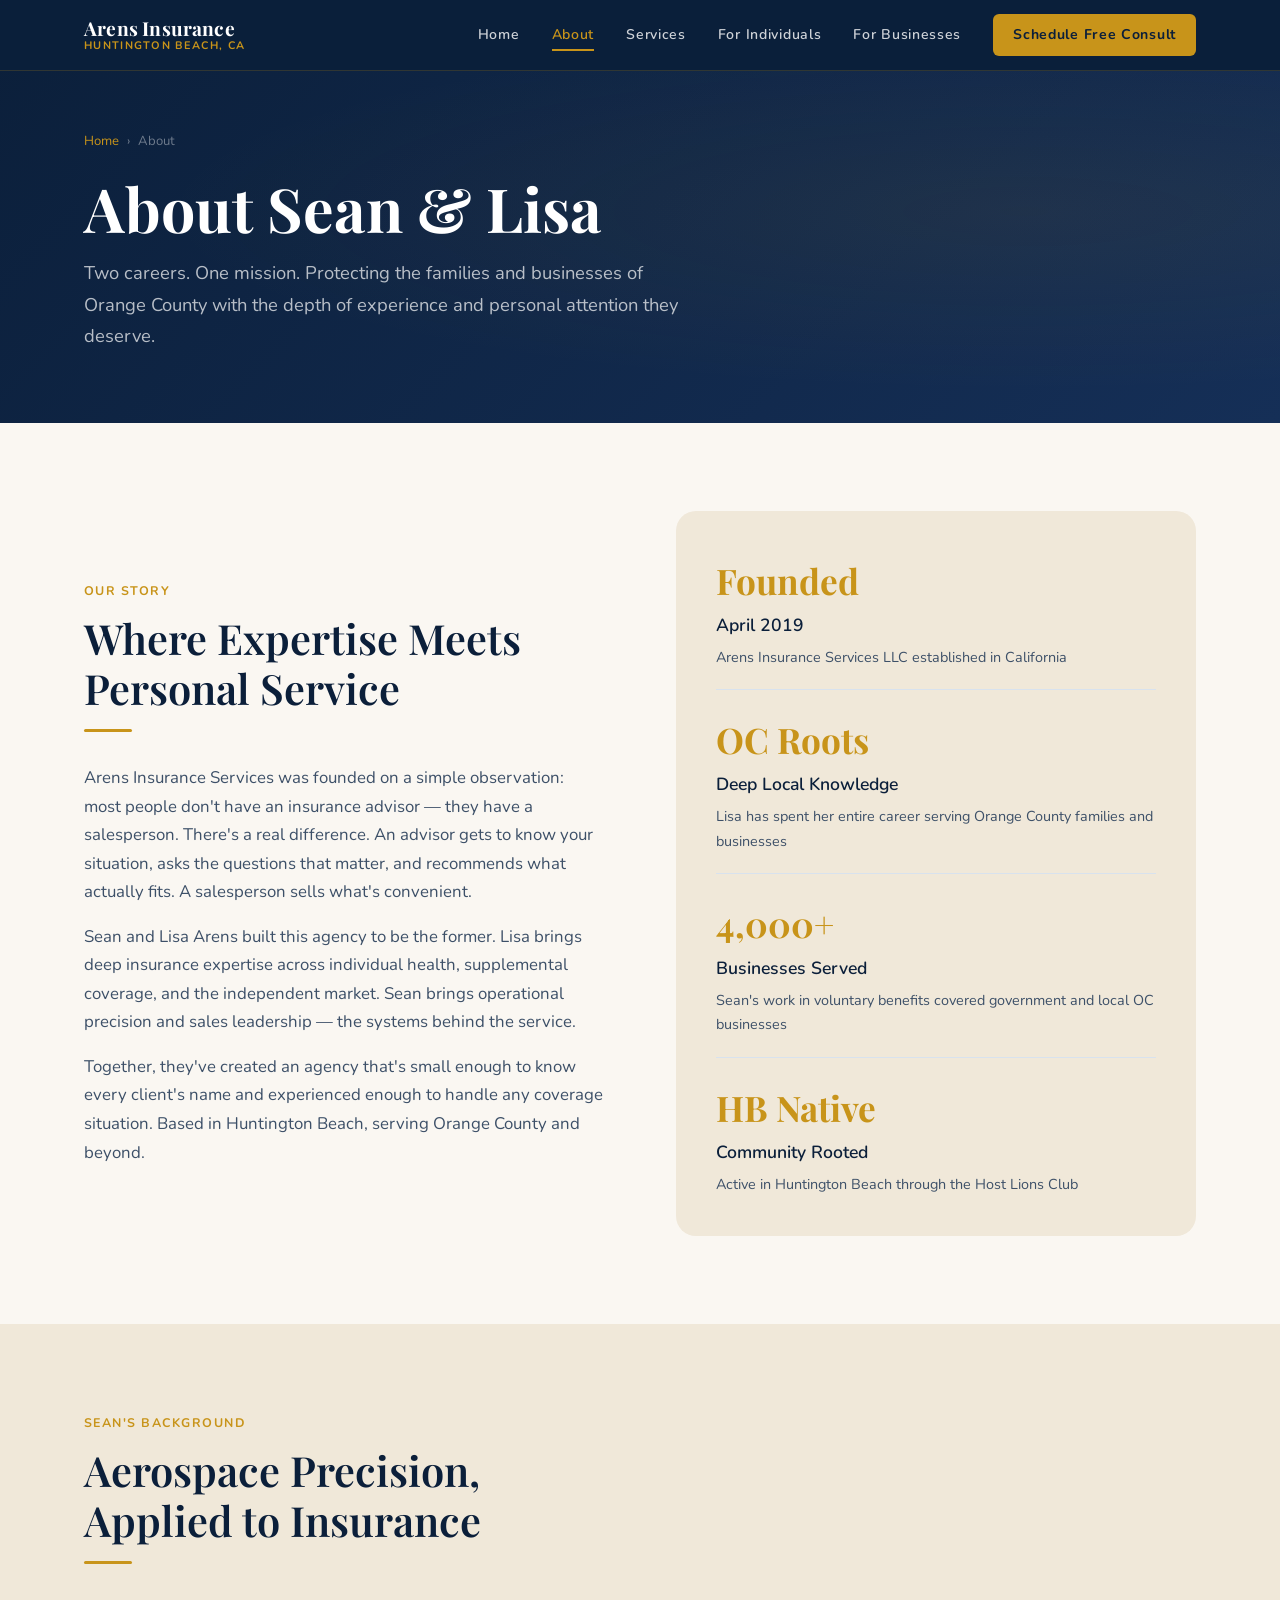
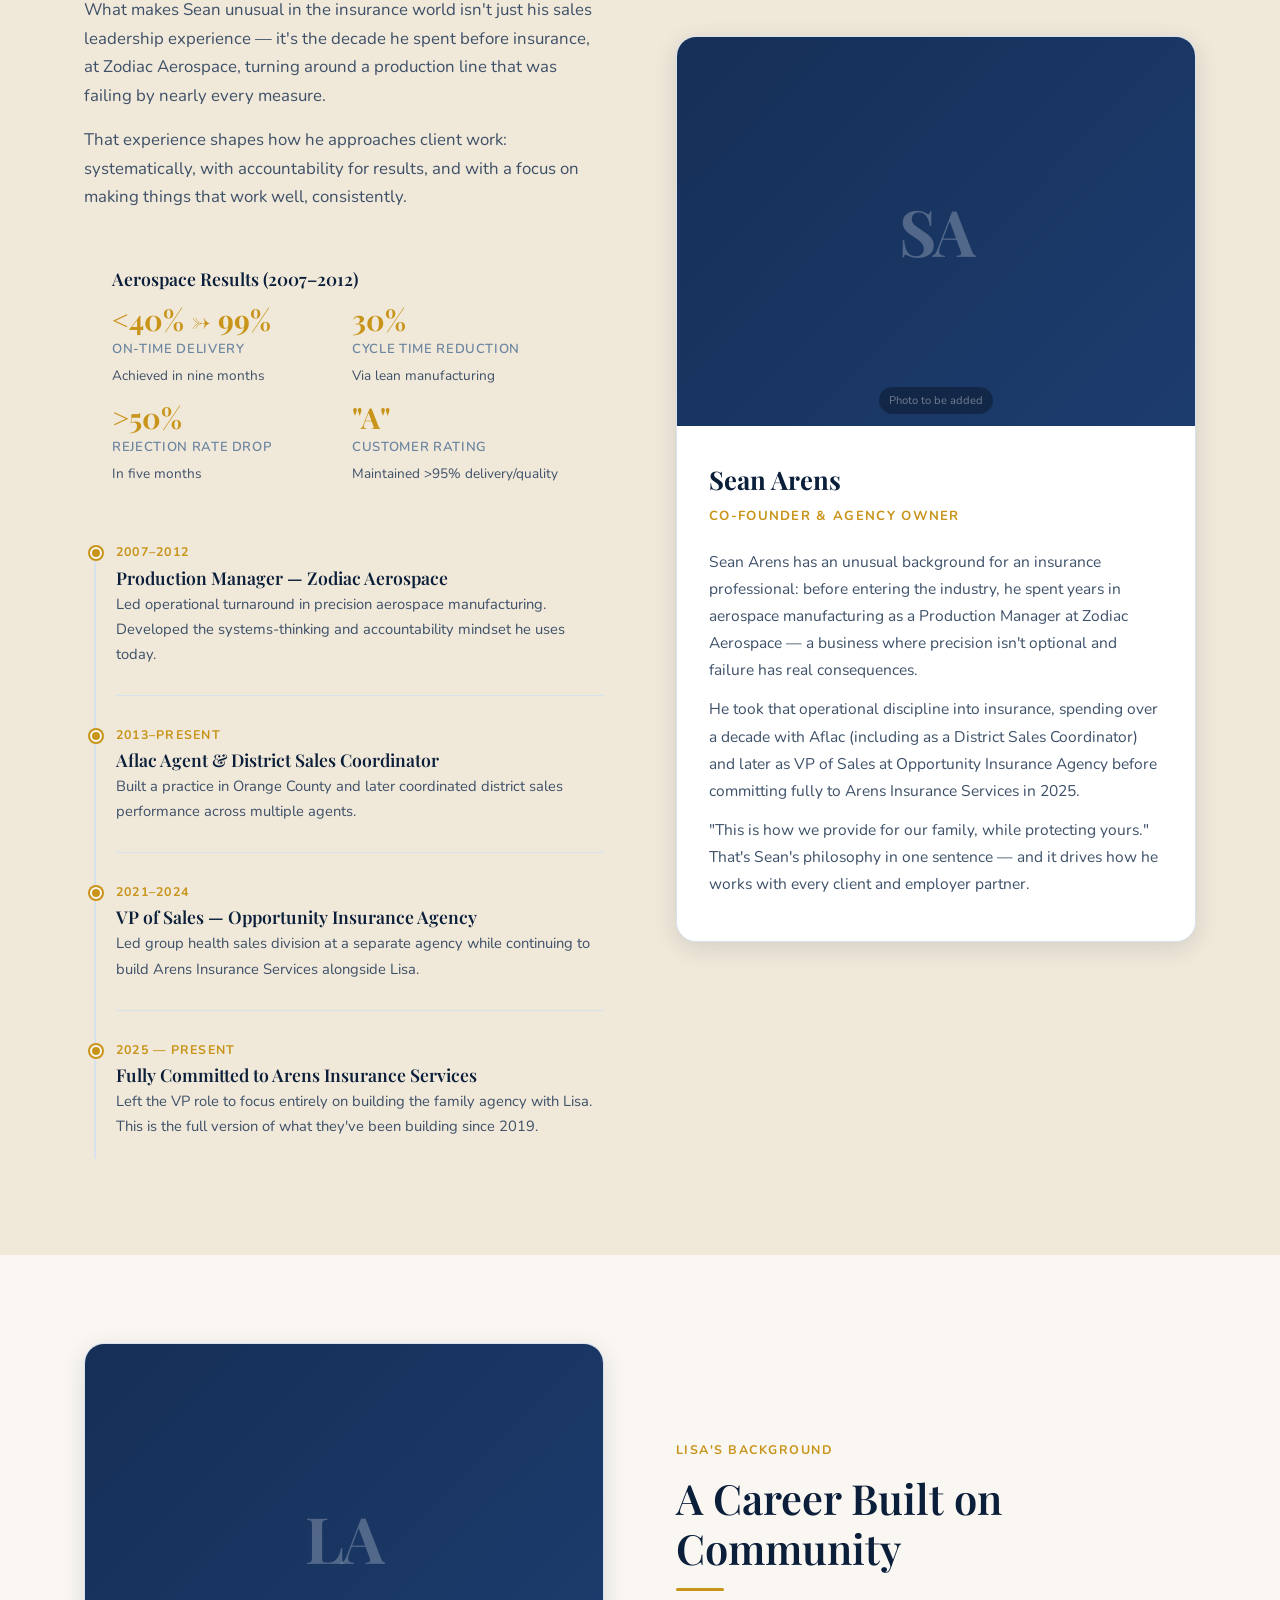
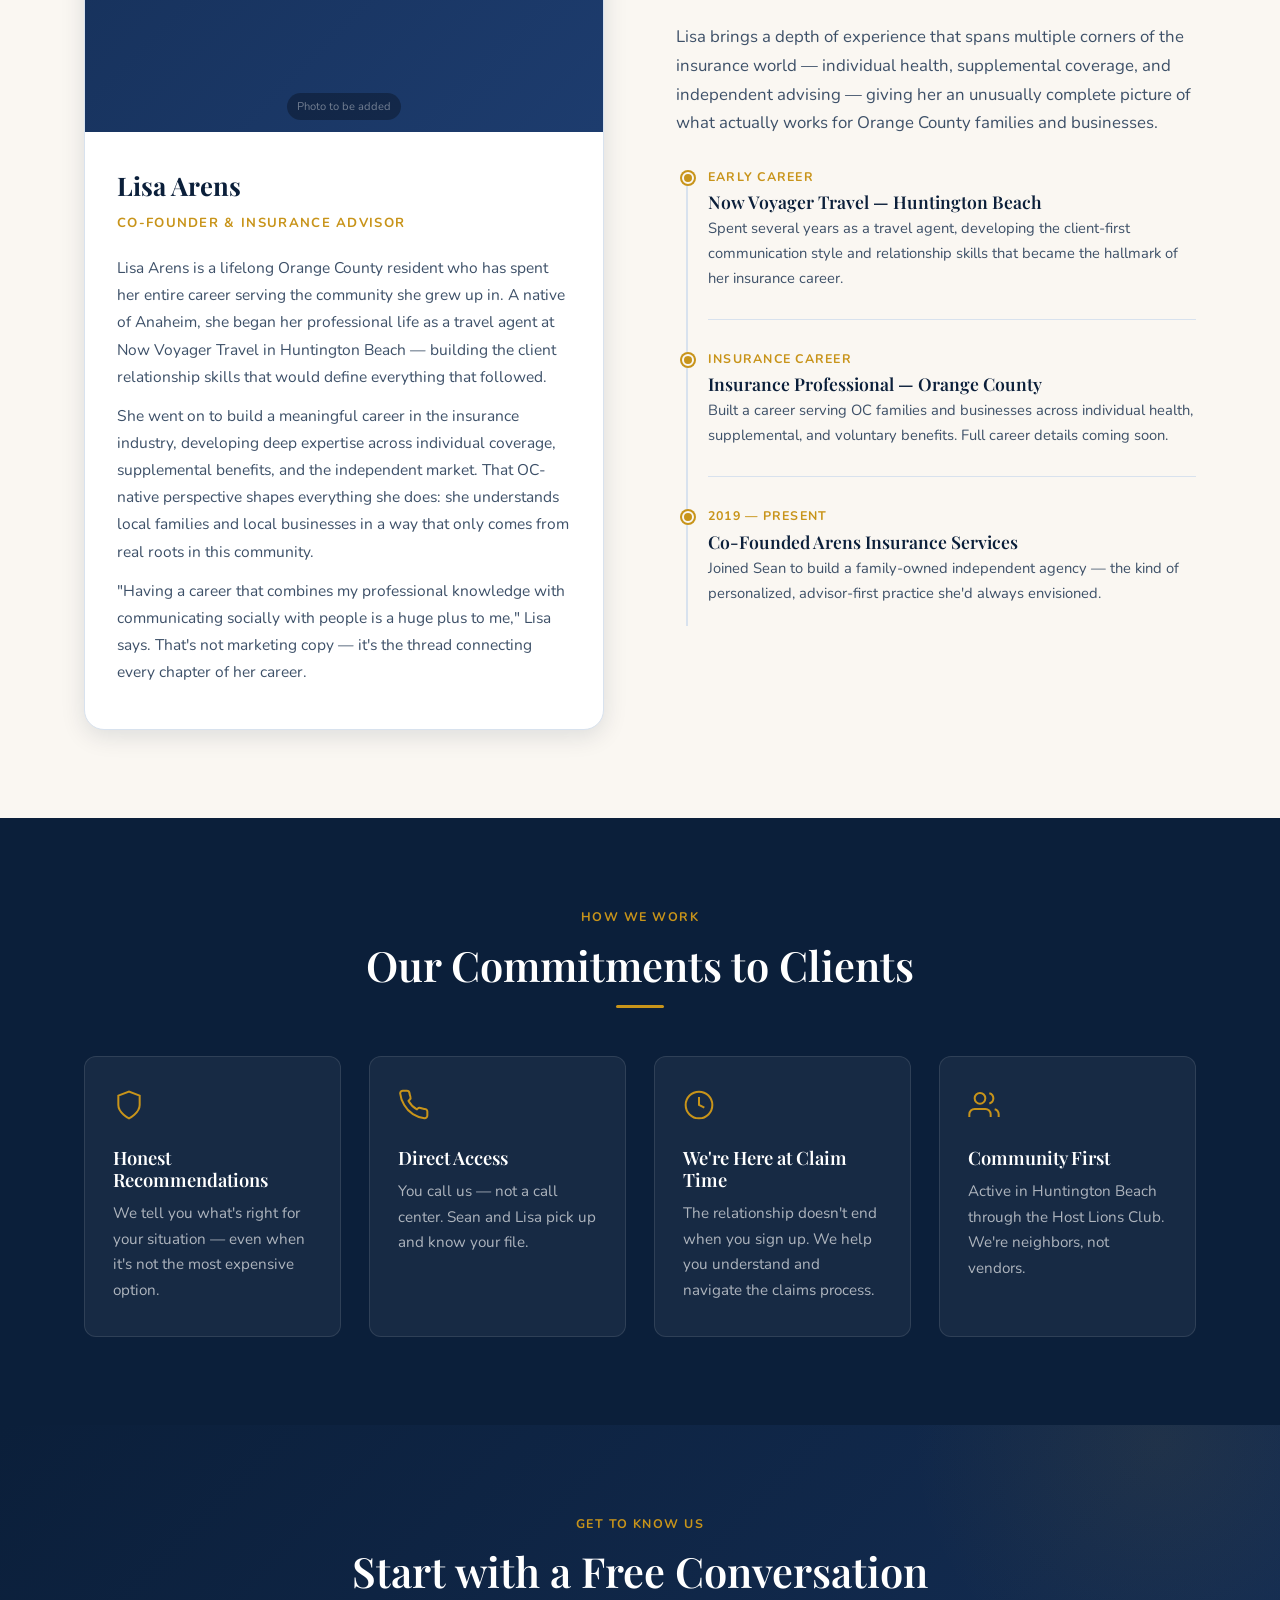
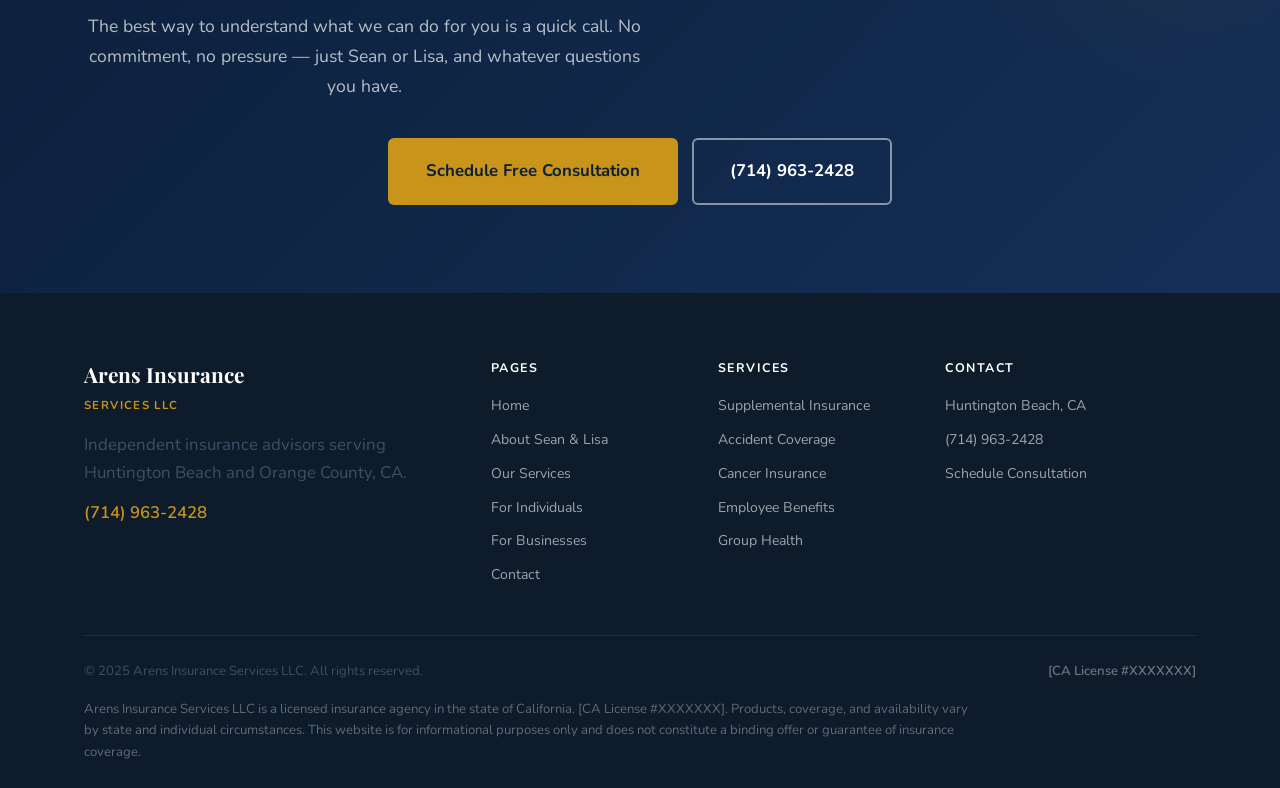
==== commit 771d77d8: "Clean up About page: Sean first, remove Farmers refs, honest Lisa bio" ====
--- a/about.html
+++ b/about.html
@@ -3,7 +3,7 @@
 <head>
   <meta charset="UTF-8">
   <meta name="viewport" content="width=device-width, initial-scale=1.0">
-  <meta name="description" content="Meet Sean and Lisa Arens — 35+ years of insurance expertise, aerospace operational discipline, and a family-first approach to protecting what matters most.">
+  <meta name="description" content="Meet Sean and Lisa Arens — deep insurance expertise, aerospace operational discipline, and a family-first approach to protecting what matters most.">
   <title>About Sean &amp; Lisa Arens | Arens Insurance Services</title>
   <link rel="stylesheet" href="styles.css">
 </head>
@@ -52,7 +52,7 @@
           Arens Insurance Services was founded on a simple observation: most people don't have an insurance advisor — they have a salesperson. There's a real difference. An advisor gets to know your situation, asks the questions that matter, and recommends what actually fits. A salesperson sells what's convenient.
         </p>
         <p style="margin-bottom:16px">
-          Sean and Lisa Arens built this agency to be the former. After decades in the industry, Lisa brings the kind of experience that makes the difference when a claim needs to be filed or a confusing policy needs plain-English translation. Sean brings operational precision and sales leadership — the systems behind the service.
+          Sean and Lisa Arens built this agency to be the former. Lisa brings deep insurance expertise across individual health, supplemental coverage, and the independent market. Sean brings operational precision and sales leadership — the systems behind the service.
         </p>
         <p>
           Together, they've created an agency that's small enough to know every client's name and experienced enough to handle any coverage situation. Based in Huntington Beach, serving Orange County and beyond.
@@ -65,9 +65,9 @@
           <p style="font-size:.9rem;margin:4px 0 0">Arens Insurance Services LLC established in California</p>
         </div>
         <div style="border-bottom:1px solid var(--border);padding-bottom:20px">
-          <div style="font-family:var(--font-display);font-size:2.2rem;font-weight:700;color:var(--amber)">35+</div>
-          <div style="font-size:1.1rem;font-weight:600;color:var(--navy)">Years of Insurance Experience</div>
-          <p style="font-size:.9rem;margin:4px 0 0">Lisa's career spans Farmers Insurance, Aflac, and independent advising</p>
+          <div style="font-family:var(--font-display);font-size:2.2rem;font-weight:700;color:var(--amber)">OC Roots</div>
+          <div style="font-size:1.1rem;font-weight:600;color:var(--navy)">Deep Local Knowledge</div>
+          <p style="font-size:.9rem;margin:4px 0 0">Lisa has spent her entire career serving Orange County families and businesses</p>
         </div>
         <div style="border-bottom:1px solid var(--border);padding-bottom:20px">
           <div style="font-family:var(--font-display);font-size:2.2rem;font-weight:700;color:var(--amber)">4,000+</div>
@@ -84,57 +84,8 @@
   </div>
 </section>
 
-<!-- LISA PROFILE -->
+<!-- SEAN PROFILE -->
 <section class="section section-sand">
-  <div class="container">
-    <div class="two-col">
-      <div class="profile-card">
-        <div class="profile-card-img">
-          <div class="initials">LA</div>
-          <div class="photo-note">Photo to be added</div>
-        </div>
-        <div class="profile-card-content">
-          <div class="profile-card-name">Lisa Arens</div>
-          <div class="profile-card-title">Co-Founder &amp; Insurance Advisor</div>
-          <p>Lisa Arens has spent more than 35 years in the insurance industry — which means she's seen nearly every situation a client can face. She started her career as a Farmers Insurance agent, building her practice in Northern California on the principle that every client deserves genuine advice, not just a policy number.</p>
-          <p>When she transitioned to the independent market and relocated to Southern California, she brought that same philosophy with her: understand what each person actually needs before recommending anything.</p>
-          <p>"Having a career that combines my professional knowledge with communicating socially with people is a huge plus to me," Lisa says. That's not marketing copy — it's how she's operated for three decades.</p>
-        </div>
-      </div>
-      <div>
-        <span class="section-label">Lisa's Background</span>
-        <h2 class="section-title">35 Years of Getting It Right</h2>
-        <div class="divider"></div>
-        <p style="margin-bottom:28px">Lisa's career is the foundation of Arens Insurance Services. She's worked in every corner of the insurance world — captive agents, independent brokers, voluntary benefits, and individual health — which gives her an unusually complete picture of what products exist, how they work, and where the traps are.</p>
-        <div class="timeline">
-          <div class="timeline-item">
-            <div class="timeline-year">Early Career — 1989</div>
-            <h4>Farmers Insurance Agent</h4>
-            <p>Built a client base in Northern California focused on individual and family coverage, developing the relationship-first approach she still uses today.</p>
-          </div>
-          <div class="timeline-item">
-            <div class="timeline-year">Transition Period</div>
-            <h4>Independent Market</h4>
-            <p>Moved from a captive agency model to independent advising, gaining the ability to represent multiple carriers and truly serve clients rather than a single company's interests.</p>
-          </div>
-          <div class="timeline-item">
-            <div class="timeline-year">Southern California</div>
-            <h4>Orange County Market</h4>
-            <p>Relocated to Southern California and built a client base in Huntington Beach and across Orange County, specializing in supplemental and voluntary benefits.</p>
-          </div>
-          <div class="timeline-item">
-            <div class="timeline-year">2019 — Present</div>
-            <h4>Co-Founded Arens Insurance Services</h4>
-            <p>Joined Sean to build a family-owned agency with the depth to handle complex situations and the personal service of a boutique practice.</p>
-          </div>
-        </div>
-      </div>
-    </div>
-  </div>
-</section>
-
-<!-- SEAN PROFILE -->
-<section class="section">
   <div class="container">
     <div class="two-col reverse">
       <div class="profile-card">
@@ -208,6 +159,50 @@
   </div>
 </section>
 
+<!-- LISA PROFILE -->
+<section class="section">
+  <div class="container">
+    <div class="two-col">
+      <div class="profile-card">
+        <div class="profile-card-img">
+          <div class="initials">LA</div>
+          <div class="photo-note">Photo to be added</div>
+        </div>
+        <div class="profile-card-content">
+          <div class="profile-card-name">Lisa Arens</div>
+          <div class="profile-card-title">Co-Founder &amp; Insurance Advisor</div>
+          <p>Lisa Arens is a lifelong Orange County resident who has spent her entire career serving the community she grew up in. A native of Anaheim, she began her professional life as a travel agent at Now Voyager Travel in Huntington Beach — building the client relationship skills that would define everything that followed.</p>
+          <p>She went on to build a meaningful career in the insurance industry, developing deep expertise across individual coverage, supplemental benefits, and the independent market. That OC-native perspective shapes everything she does: she understands local families and local businesses in a way that only comes from real roots in this community.</p>
+          <p>"Having a career that combines my professional knowledge with communicating socially with people is a huge plus to me," Lisa says. That's not marketing copy — it's the thread connecting every chapter of her career.</p>
+        </div>
+      </div>
+      <div>
+        <span class="section-label">Lisa's Background</span>
+        <h2 class="section-title">A Career Built on Community</h2>
+        <div class="divider"></div>
+        <p style="margin-bottom:28px">Lisa brings a depth of experience that spans multiple corners of the insurance world — individual health, supplemental coverage, and independent advising — giving her an unusually complete picture of what actually works for Orange County families and businesses.</p>
+        <div class="timeline">
+          <div class="timeline-item">
+            <div class="timeline-year">Early Career</div>
+            <h4>Now Voyager Travel — Huntington Beach</h4>
+            <p>Spent several years as a travel agent, developing the client-first communication style and relationship skills that became the hallmark of her insurance career.</p>
+          </div>
+          <div class="timeline-item">
+            <div class="timeline-year">Insurance Career</div>
+            <h4>Insurance Professional — Orange County</h4>
+            <p>Built a career serving OC families and businesses across individual health, supplemental, and voluntary benefits. Full career details coming soon.</p>
+          </div>
+          <div class="timeline-item">
+            <div class="timeline-year">2019 — Present</div>
+            <h4>Co-Founded Arens Insurance Services</h4>
+            <p>Joined Sean to build a family-owned independent agency — the kind of personalized, advisor-first practice she'd always envisioned.</p>
+          </div>
+        </div>
+      </div>
+    </div>
+  </div>
+</section>
+
 <!-- VALUES -->
 <section class="section section-dark">
   <div class="container">
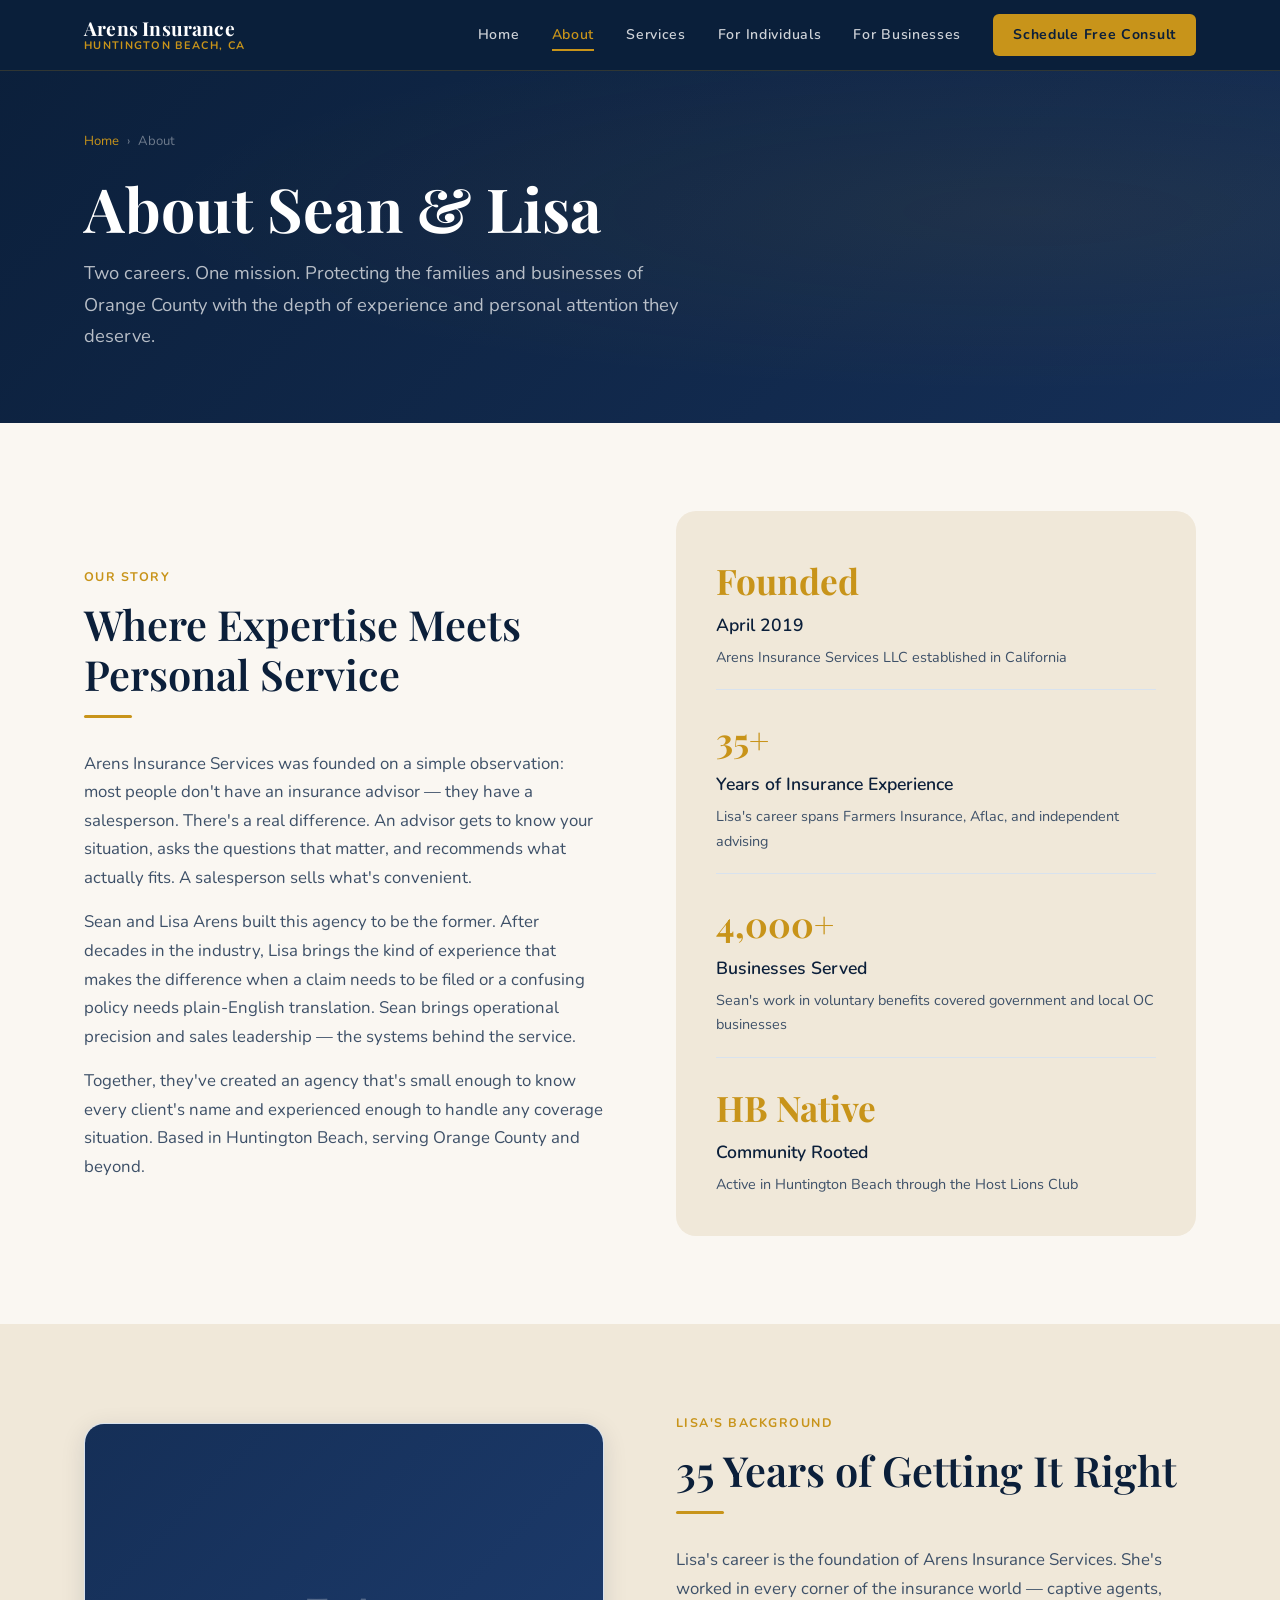
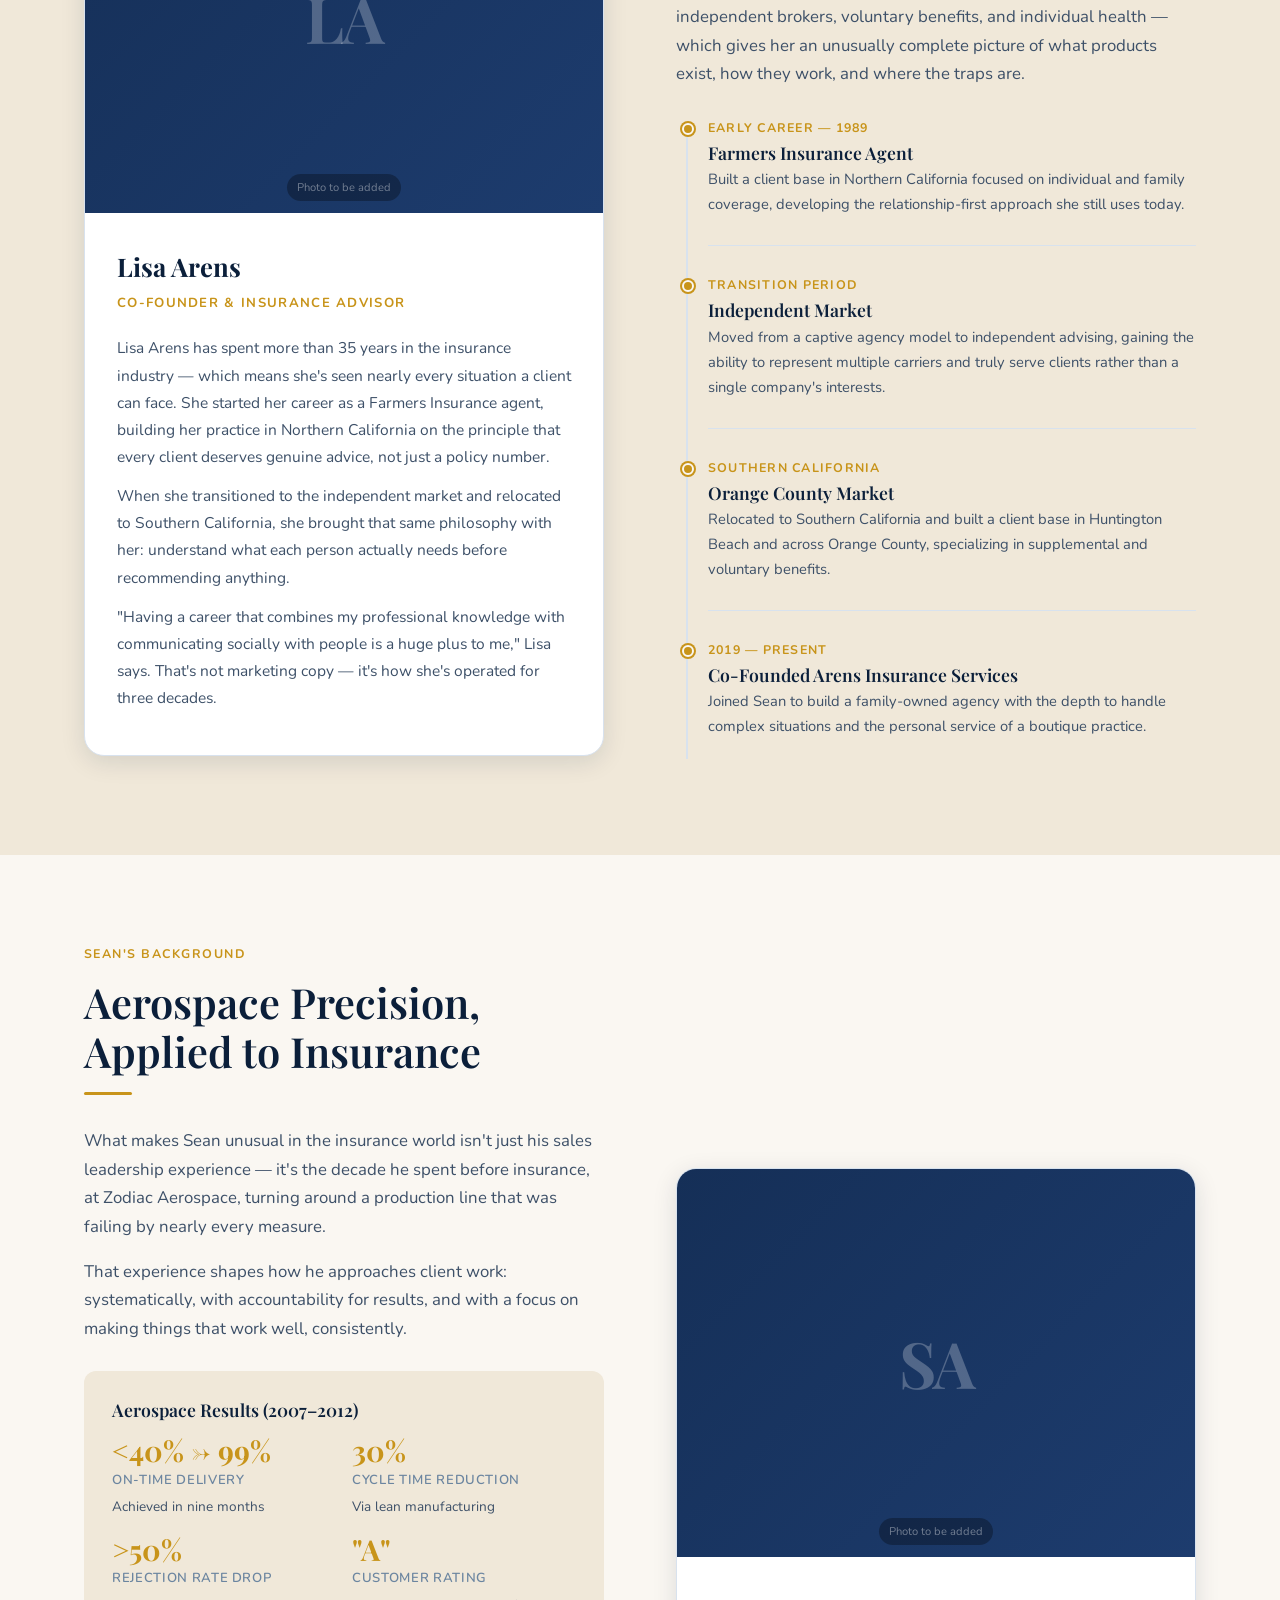
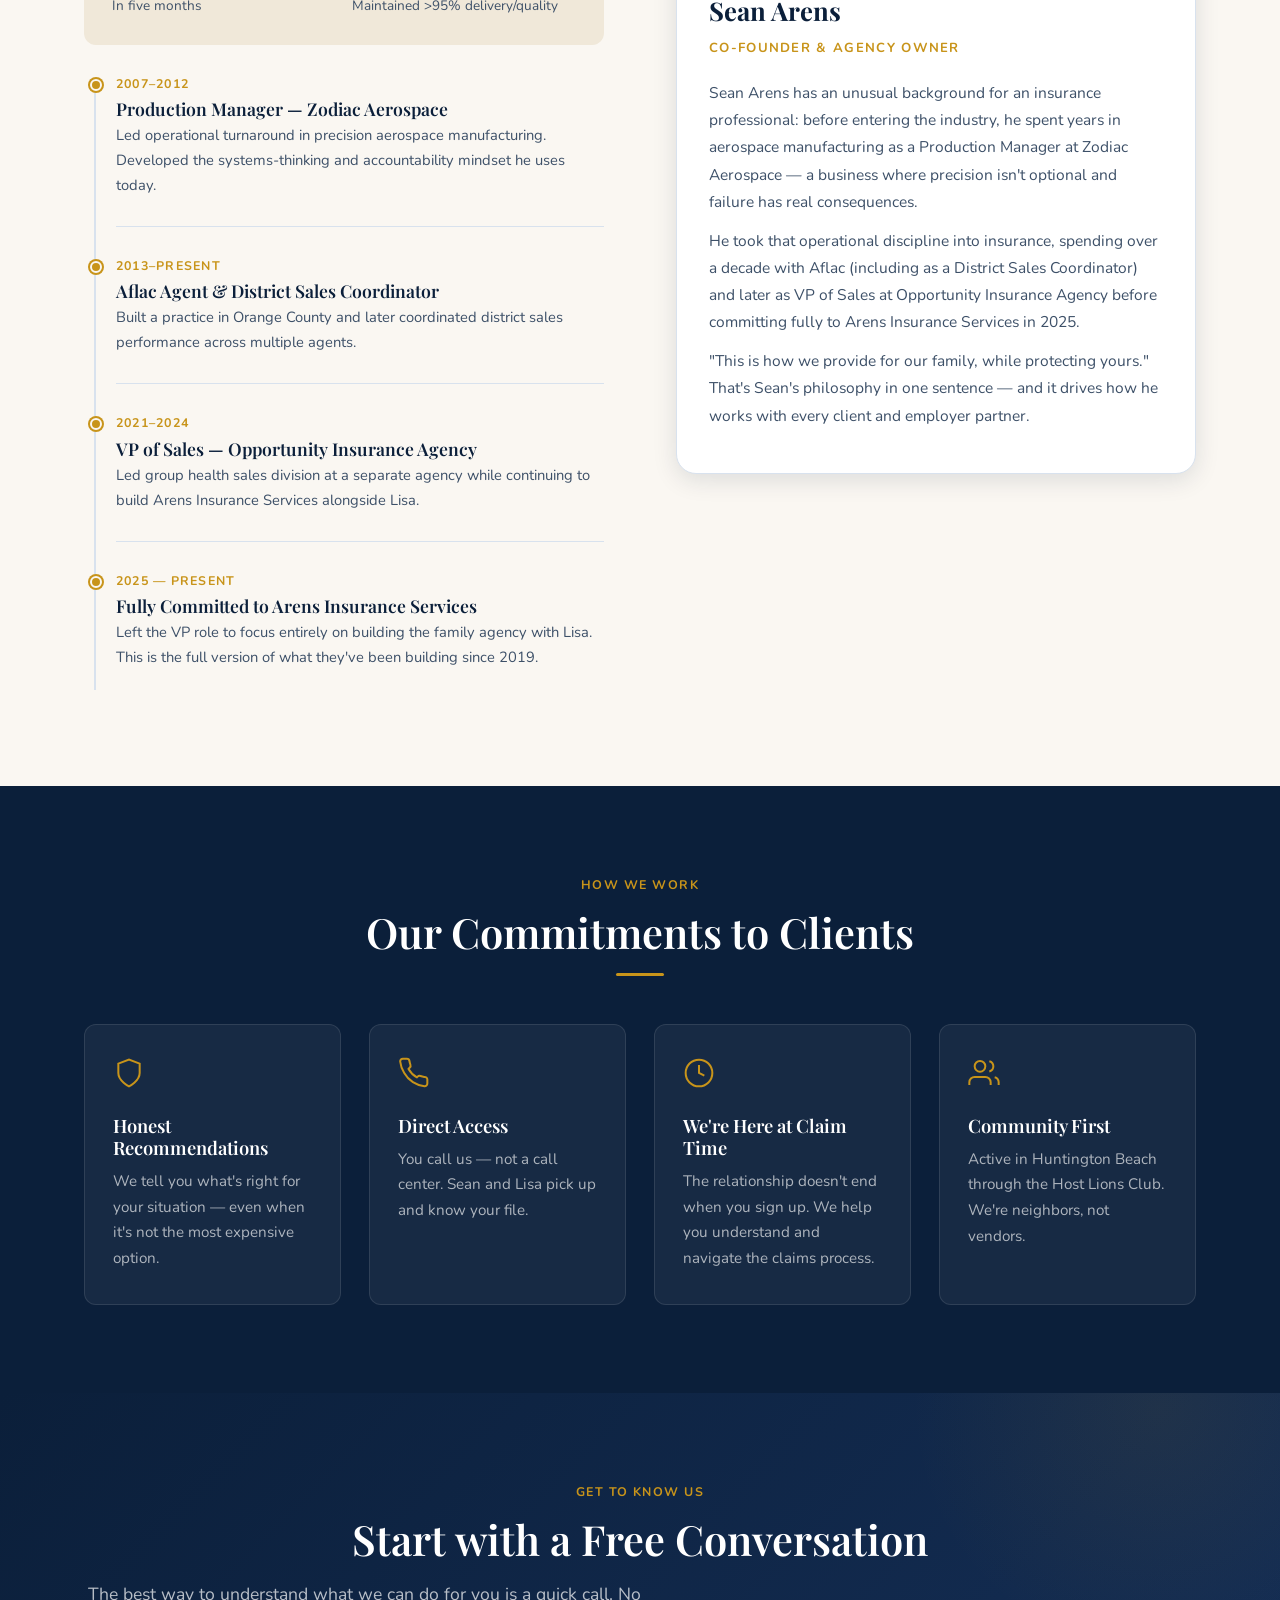
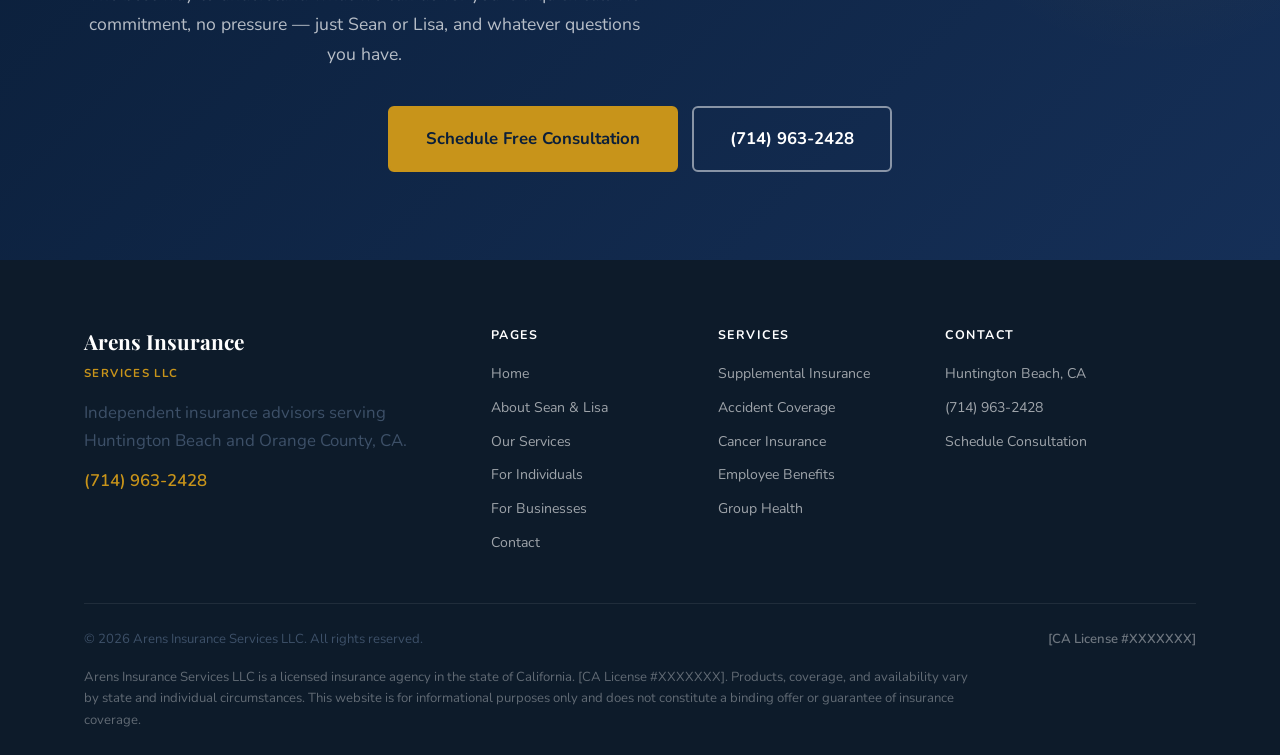
==== commit 37ec5c2f: "Update copyright footers to 2026, sync latest site files" ====
--- a/about.html
+++ b/about.html
@@ -3,7 +3,7 @@
 <head>
   <meta charset="UTF-8">
   <meta name="viewport" content="width=device-width, initial-scale=1.0">
-  <meta name="description" content="Meet Sean and Lisa Arens — deep insurance expertise, aerospace operational discipline, and a family-first approach to protecting what matters most.">
+  <meta name="description" content="Meet Sean and Lisa Arens — 35+ years of insurance expertise, aerospace operational discipline, and a family-first approach to protecting what matters most.">
   <title>About Sean &amp; Lisa Arens | Arens Insurance Services</title>
   <link rel="stylesheet" href="styles.css">
 </head>
@@ -52,7 +52,7 @@
           Arens Insurance Services was founded on a simple observation: most people don't have an insurance advisor — they have a salesperson. There's a real difference. An advisor gets to know your situation, asks the questions that matter, and recommends what actually fits. A salesperson sells what's convenient.
         </p>
         <p style="margin-bottom:16px">
-          Sean and Lisa Arens built this agency to be the former. Lisa brings deep insurance expertise across individual health, supplemental coverage, and the independent market. Sean brings operational precision and sales leadership — the systems behind the service.
+          Sean and Lisa Arens built this agency to be the former. After decades in the industry, Lisa brings the kind of experience that makes the difference when a claim needs to be filed or a confusing policy needs plain-English translation. Sean brings operational precision and sales leadership — the systems behind the service.
         </p>
         <p>
           Together, they've created an agency that's small enough to know every client's name and experienced enough to handle any coverage situation. Based in Huntington Beach, serving Orange County and beyond.
@@ -65,9 +65,9 @@
           <p style="font-size:.9rem;margin:4px 0 0">Arens Insurance Services LLC established in California</p>
         </div>
         <div style="border-bottom:1px solid var(--border);padding-bottom:20px">
-          <div style="font-family:var(--font-display);font-size:2.2rem;font-weight:700;color:var(--amber)">OC Roots</div>
-          <div style="font-size:1.1rem;font-weight:600;color:var(--navy)">Deep Local Knowledge</div>
-          <p style="font-size:.9rem;margin:4px 0 0">Lisa has spent her entire career serving Orange County families and businesses</p>
+          <div style="font-family:var(--font-display);font-size:2.2rem;font-weight:700;color:var(--amber)">35+</div>
+          <div style="font-size:1.1rem;font-weight:600;color:var(--navy)">Years of Insurance Experience</div>
+          <p style="font-size:.9rem;margin:4px 0 0">Lisa's career spans Farmers Insurance, Aflac, and independent advising</p>
         </div>
         <div style="border-bottom:1px solid var(--border);padding-bottom:20px">
           <div style="font-family:var(--font-display);font-size:2.2rem;font-weight:700;color:var(--amber)">4,000+</div>
@@ -84,8 +84,57 @@
   </div>
 </section>
 
+<!-- LISA PROFILE -->
+<section class="section section-sand">
+  <div class="container">
+    <div class="two-col">
+      <div class="profile-card">
+        <div class="profile-card-img">
+          <div class="initials">LA</div>
+          <div class="photo-note">Photo to be added</div>
+        </div>
+        <div class="profile-card-content">
+          <div class="profile-card-name">Lisa Arens</div>
+          <div class="profile-card-title">Co-Founder &amp; Insurance Advisor</div>
+          <p>Lisa Arens has spent more than 35 years in the insurance industry — which means she's seen nearly every situation a client can face. She started her career as a Farmers Insurance agent, building her practice in Northern California on the principle that every client deserves genuine advice, not just a policy number.</p>
+          <p>When she transitioned to the independent market and relocated to Southern California, she brought that same philosophy with her: understand what each person actually needs before recommending anything.</p>
+          <p>"Having a career that combines my professional knowledge with communicating socially with people is a huge plus to me," Lisa says. That's not marketing copy — it's how she's operated for three decades.</p>
+        </div>
+      </div>
+      <div>
+        <span class="section-label">Lisa's Background</span>
+        <h2 class="section-title">35 Years of Getting It Right</h2>
+        <div class="divider"></div>
+        <p style="margin-bottom:28px">Lisa's career is the foundation of Arens Insurance Services. She's worked in every corner of the insurance world — captive agents, independent brokers, voluntary benefits, and individual health — which gives her an unusually complete picture of what products exist, how they work, and where the traps are.</p>
+        <div class="timeline">
+          <div class="timeline-item">
+            <div class="timeline-year">Early Career — 1989</div>
+            <h4>Farmers Insurance Agent</h4>
+            <p>Built a client base in Northern California focused on individual and family coverage, developing the relationship-first approach she still uses today.</p>
+          </div>
+          <div class="timeline-item">
+            <div class="timeline-year">Transition Period</div>
+            <h4>Independent Market</h4>
+            <p>Moved from a captive agency model to independent advising, gaining the ability to represent multiple carriers and truly serve clients rather than a single company's interests.</p>
+          </div>
+          <div class="timeline-item">
+            <div class="timeline-year">Southern California</div>
+            <h4>Orange County Market</h4>
+            <p>Relocated to Southern California and built a client base in Huntington Beach and across Orange County, specializing in supplemental and voluntary benefits.</p>
+          </div>
+          <div class="timeline-item">
+            <div class="timeline-year">2019 — Present</div>
+            <h4>Co-Founded Arens Insurance Services</h4>
+            <p>Joined Sean to build a family-owned agency with the depth to handle complex situations and the personal service of a boutique practice.</p>
+          </div>
+        </div>
+      </div>
+    </div>
+  </div>
+</section>
+
 <!-- SEAN PROFILE -->
-<section class="section section-sand">
+<section class="section">
   <div class="container">
     <div class="two-col reverse">
       <div class="profile-card">
@@ -159,50 +208,6 @@
   </div>
 </section>
 
-<!-- LISA PROFILE -->
-<section class="section">
-  <div class="container">
-    <div class="two-col">
-      <div class="profile-card">
-        <div class="profile-card-img">
-          <div class="initials">LA</div>
-          <div class="photo-note">Photo to be added</div>
-        </div>
-        <div class="profile-card-content">
-          <div class="profile-card-name">Lisa Arens</div>
-          <div class="profile-card-title">Co-Founder &amp; Insurance Advisor</div>
-          <p>Lisa Arens is a lifelong Orange County resident who has spent her entire career serving the community she grew up in. A native of Anaheim, she began her professional life as a travel agent at Now Voyager Travel in Huntington Beach — building the client relationship skills that would define everything that followed.</p>
-          <p>She went on to build a meaningful career in the insurance industry, developing deep expertise across individual coverage, supplemental benefits, and the independent market. That OC-native perspective shapes everything she does: she understands local families and local businesses in a way that only comes from real roots in this community.</p>
-          <p>"Having a career that combines my professional knowledge with communicating socially with people is a huge plus to me," Lisa says. That's not marketing copy — it's the thread connecting every chapter of her career.</p>
-        </div>
-      </div>
-      <div>
-        <span class="section-label">Lisa's Background</span>
-        <h2 class="section-title">A Career Built on Community</h2>
-        <div class="divider"></div>
-        <p style="margin-bottom:28px">Lisa brings a depth of experience that spans multiple corners of the insurance world — individual health, supplemental coverage, and independent advising — giving her an unusually complete picture of what actually works for Orange County families and businesses.</p>
-        <div class="timeline">
-          <div class="timeline-item">
-            <div class="timeline-year">Early Career</div>
-            <h4>Now Voyager Travel — Huntington Beach</h4>
-            <p>Spent several years as a travel agent, developing the client-first communication style and relationship skills that became the hallmark of her insurance career.</p>
-          </div>
-          <div class="timeline-item">
-            <div class="timeline-year">Insurance Career</div>
-            <h4>Insurance Professional — Orange County</h4>
-            <p>Built a career serving OC families and businesses across individual health, supplemental, and voluntary benefits. Full career details coming soon.</p>
-          </div>
-          <div class="timeline-item">
-            <div class="timeline-year">2019 — Present</div>
-            <h4>Co-Founded Arens Insurance Services</h4>
-            <p>Joined Sean to build a family-owned independent agency — the kind of personalized, advisor-first practice she'd always envisioned.</p>
-          </div>
-        </div>
-      </div>
-    </div>
-  </div>
-</section>
-
 <!-- VALUES -->
 <section class="section section-dark">
   <div class="container">
@@ -301,7 +306,7 @@
     </div>
     <div class="footer-bottom">
       <div class="footer-bottom-row">
-        <p>© 2025 Arens Insurance Services LLC. All rights reserved.</p>
+        <p>© 2026 Arens Insurance Services LLC. All rights reserved.</p>
         <span class="footer-license">[CA License #XXXXXXX]</span>
       </div>
       <p class="footer-disclaimer">Arens Insurance Services LLC is a licensed insurance agency in the state of California. [CA License #XXXXXXX]. Products, coverage, and availability vary by state and individual circumstances. This website is for informational purposes only and does not constitute a binding offer or guarantee of insurance coverage.</p>
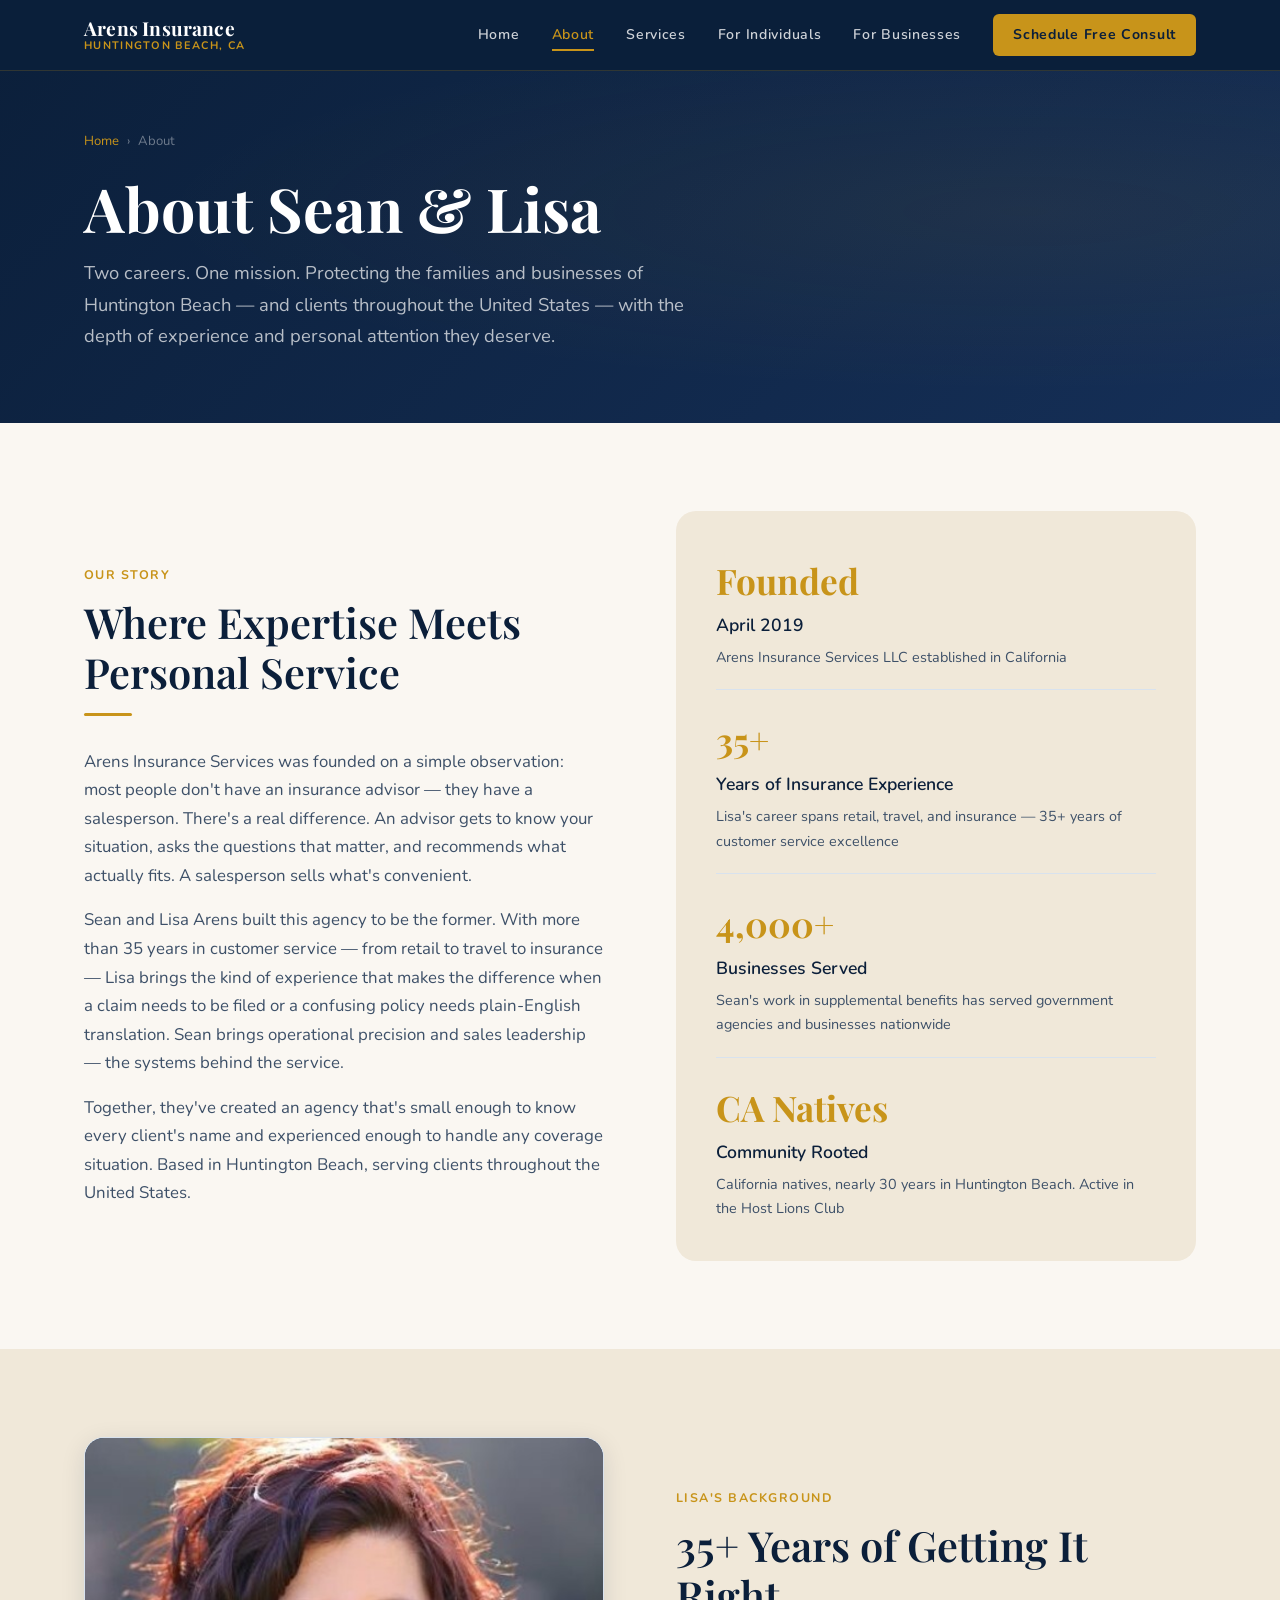
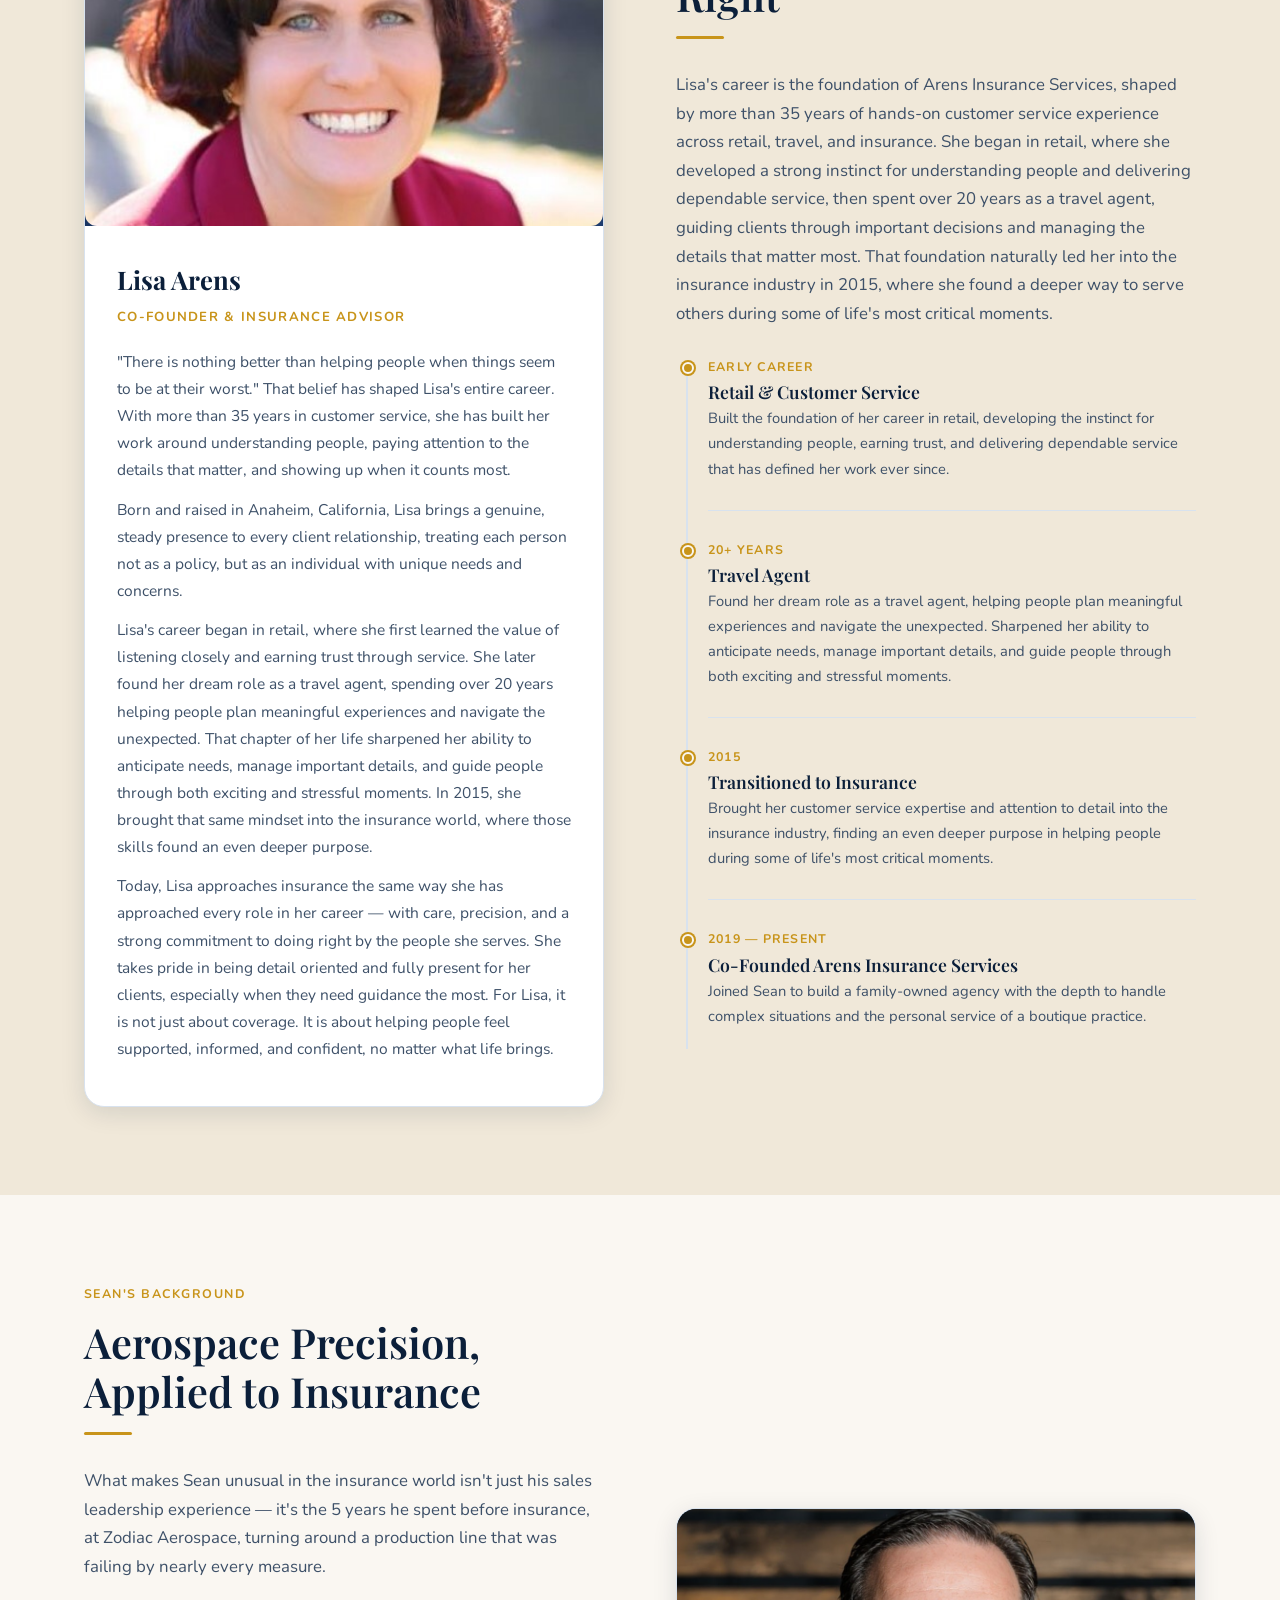
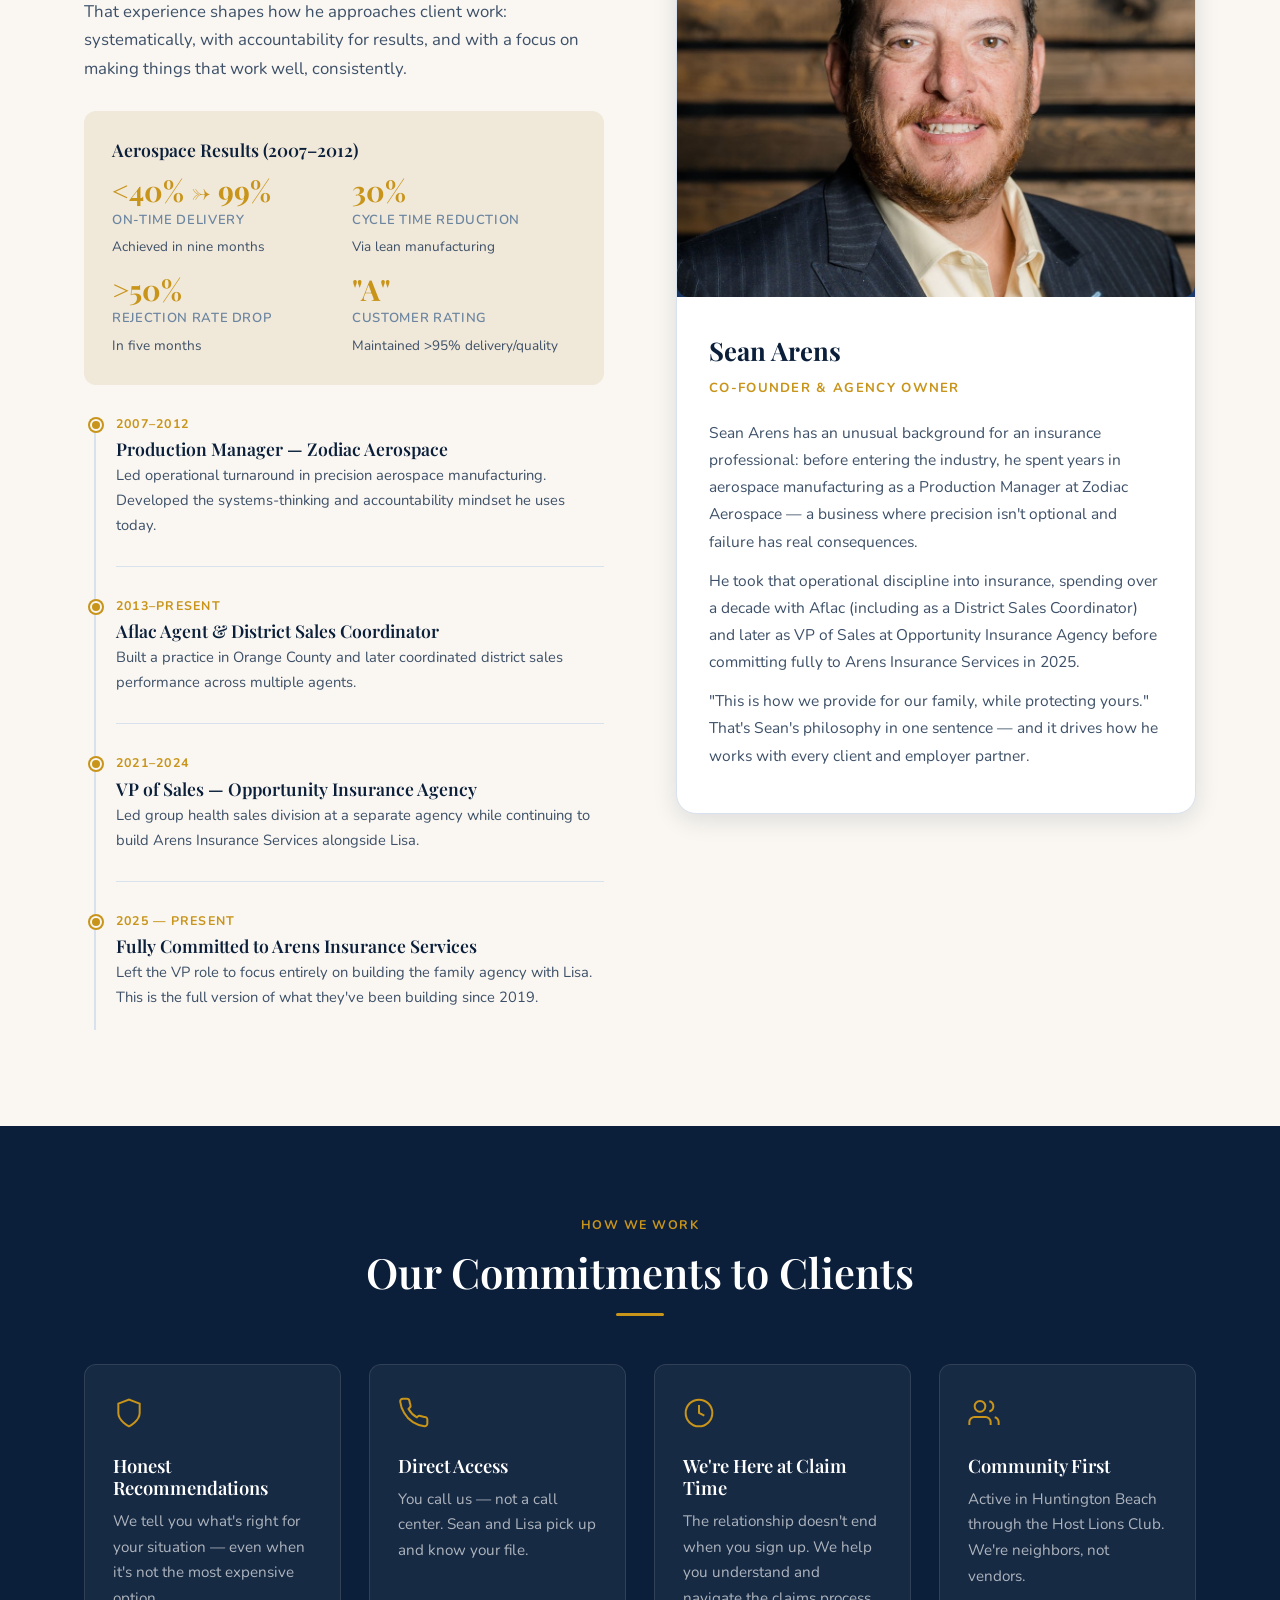
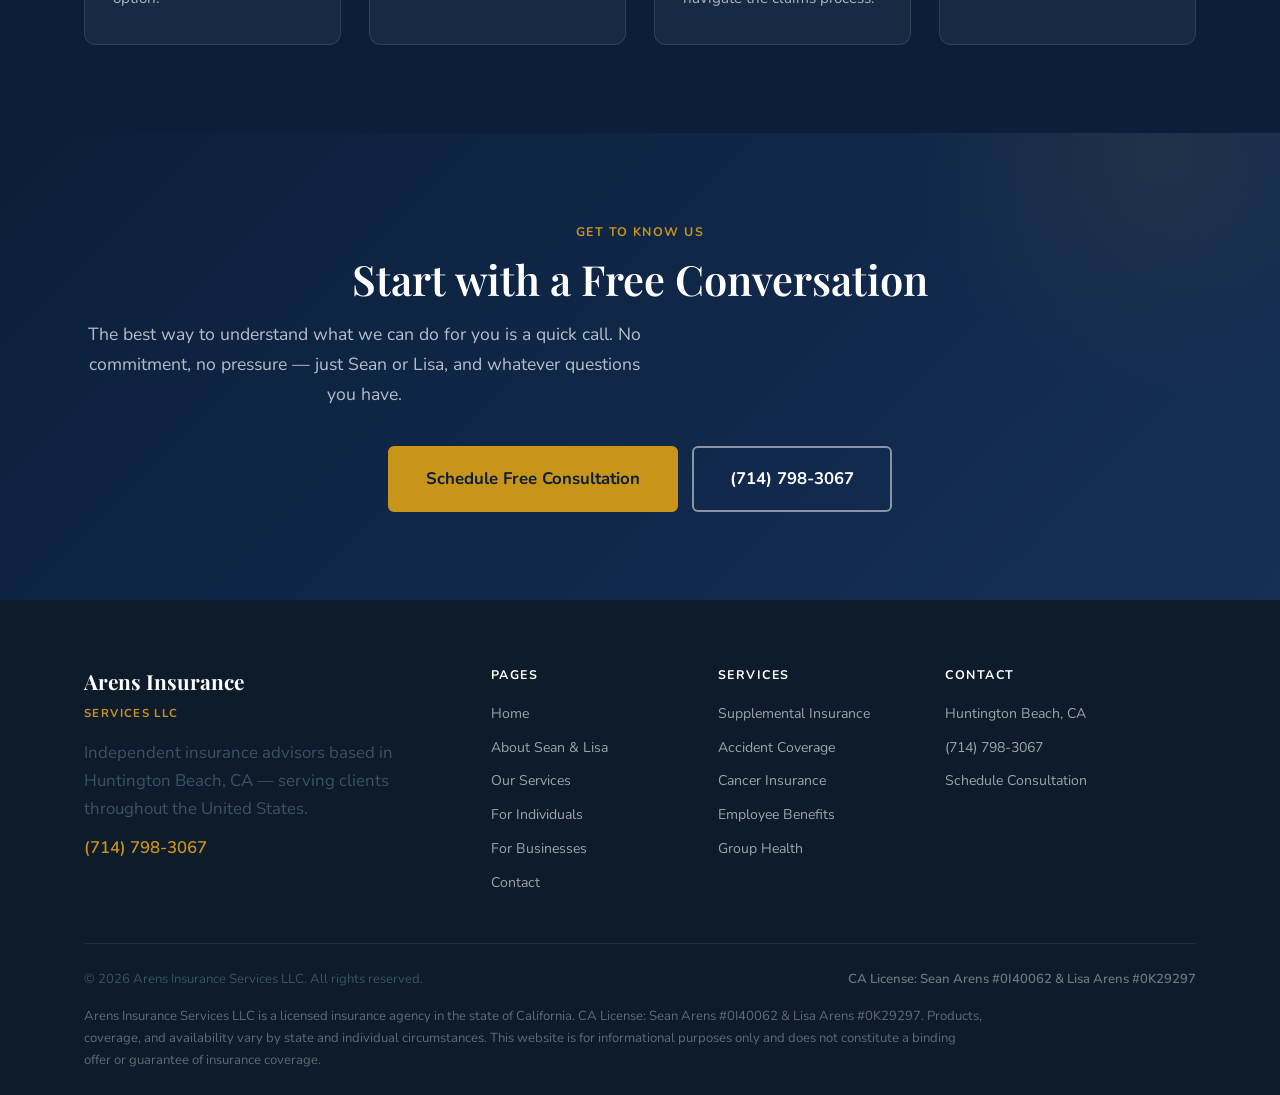
==== commit 0c77ec30: "Update site files" ====
--- a/about.html
+++ b/about.html
@@ -36,7 +36,7 @@
       <span>About</span>
     </nav>
     <h1>About Sean &amp; Lisa</h1>
-    <p>Two careers. One mission. Protecting the families and businesses of Orange County with the depth of experience and personal attention they deserve.</p>
+    <p>Two careers. One mission. Protecting the families and businesses of Huntington Beach — and clients throughout the United States — with the depth of experience and personal attention they deserve.</p>
   </div>
 </section>
 
@@ -52,10 +52,10 @@
           Arens Insurance Services was founded on a simple observation: most people don't have an insurance advisor — they have a salesperson. There's a real difference. An advisor gets to know your situation, asks the questions that matter, and recommends what actually fits. A salesperson sells what's convenient.
         </p>
         <p style="margin-bottom:16px">
-          Sean and Lisa Arens built this agency to be the former. After decades in the industry, Lisa brings the kind of experience that makes the difference when a claim needs to be filed or a confusing policy needs plain-English translation. Sean brings operational precision and sales leadership — the systems behind the service.
+          Sean and Lisa Arens built this agency to be the former. With more than 35 years in customer service — from retail to travel to insurance — Lisa brings the kind of experience that makes the difference when a claim needs to be filed or a confusing policy needs plain-English translation. Sean brings operational precision and sales leadership — the systems behind the service.
         </p>
         <p>
-          Together, they've created an agency that's small enough to know every client's name and experienced enough to handle any coverage situation. Based in Huntington Beach, serving Orange County and beyond.
+          Together, they've created an agency that's small enough to know every client's name and experienced enough to handle any coverage situation. Based in Huntington Beach, serving clients throughout the United States.
         </p>
       </div>
       <div style="background:var(--sand);border-radius:var(--radius-lg);padding:40px;display:flex;flex-direction:column;gap:20px">
@@ -67,17 +67,17 @@
         <div style="border-bottom:1px solid var(--border);padding-bottom:20px">
           <div style="font-family:var(--font-display);font-size:2.2rem;font-weight:700;color:var(--amber)">35+</div>
           <div style="font-size:1.1rem;font-weight:600;color:var(--navy)">Years of Insurance Experience</div>
-          <p style="font-size:.9rem;margin:4px 0 0">Lisa's career spans Farmers Insurance, Aflac, and independent advising</p>
+          <p style="font-size:.9rem;margin:4px 0 0">Lisa's career spans retail, travel, and insurance — 35+ years of customer service excellence</p>
         </div>
         <div style="border-bottom:1px solid var(--border);padding-bottom:20px">
           <div style="font-family:var(--font-display);font-size:2.2rem;font-weight:700;color:var(--amber)">4,000+</div>
           <div style="font-size:1.1rem;font-weight:600;color:var(--navy)">Businesses Served</div>
-          <p style="font-size:.9rem;margin:4px 0 0">Sean's work in voluntary benefits covered government and local OC businesses</p>
+          <p style="font-size:.9rem;margin:4px 0 0">Sean's work in supplemental benefits has served government agencies and businesses nationwide</p>
         </div>
         <div>
-          <div style="font-family:var(--font-display);font-size:2.2rem;font-weight:700;color:var(--amber)">HB Native</div>
+          <div style="font-family:var(--font-display);font-size:2.2rem;font-weight:700;color:var(--amber)">CA Natives</div>
           <div style="font-size:1.1rem;font-weight:600;color:var(--navy)">Community Rooted</div>
-          <p style="font-size:.9rem;margin:4px 0 0">Active in Huntington Beach through the Host Lions Club</p>
+          <p style="font-size:.9rem;margin:4px 0 0">California natives, nearly 30 years in Huntington Beach. Active in the Host Lions Club</p>
         </div>
       </div>
     </div>
@@ -90,37 +90,37 @@
     <div class="two-col">
       <div class="profile-card">
         <div class="profile-card-img">
-          <div class="initials">LA</div>
-          <div class="photo-note">Photo to be added</div>
+          <img src="lisa-arens.jpg" alt="Lisa Arens — Co-Founder &amp; Insurance Advisor" style="width:100%;height:100%;object-fit:cover;border-radius:var(--radius-md)">
         </div>
         <div class="profile-card-content">
           <div class="profile-card-name">Lisa Arens</div>
           <div class="profile-card-title">Co-Founder &amp; Insurance Advisor</div>
-          <p>Lisa Arens has spent more than 35 years in the insurance industry — which means she's seen nearly every situation a client can face. She started her career as a Farmers Insurance agent, building her practice in Northern California on the principle that every client deserves genuine advice, not just a policy number.</p>
-          <p>When she transitioned to the independent market and relocated to Southern California, she brought that same philosophy with her: understand what each person actually needs before recommending anything.</p>
-          <p>"Having a career that combines my professional knowledge with communicating socially with people is a huge plus to me," Lisa says. That's not marketing copy — it's how she's operated for three decades.</p>
+          <p>"There is nothing better than helping people when things seem to be at their worst." That belief has shaped Lisa's entire career. With more than 35 years in customer service, she has built her work around understanding people, paying attention to the details that matter, and showing up when it counts most.</p>
+          <p>Born and raised in Anaheim, California, Lisa brings a genuine, steady presence to every client relationship, treating each person not as a policy, but as an individual with unique needs and concerns.</p>
+          <p>Lisa's career began in retail, where she first learned the value of listening closely and earning trust through service. She later found her dream role as a travel agent, spending over 20 years helping people plan meaningful experiences and navigate the unexpected. That chapter of her life sharpened her ability to anticipate needs, manage important details, and guide people through both exciting and stressful moments. In 2015, she brought that same mindset into the insurance world, where those skills found an even deeper purpose.</p>
+          <p>Today, Lisa approaches insurance the same way she has approached every role in her career — with care, precision, and a strong commitment to doing right by the people she serves. She takes pride in being detail oriented and fully present for her clients, especially when they need guidance the most. For Lisa, it is not just about coverage. It is about helping people feel supported, informed, and confident, no matter what life brings.</p>
         </div>
       </div>
       <div>
         <span class="section-label">Lisa's Background</span>
-        <h2 class="section-title">35 Years of Getting It Right</h2>
+        <h2 class="section-title">35+ Years of Getting It Right</h2>
         <div class="divider"></div>
-        <p style="margin-bottom:28px">Lisa's career is the foundation of Arens Insurance Services. She's worked in every corner of the insurance world — captive agents, independent brokers, voluntary benefits, and individual health — which gives her an unusually complete picture of what products exist, how they work, and where the traps are.</p>
+        <p style="margin-bottom:28px">Lisa's career is the foundation of Arens Insurance Services, shaped by more than 35 years of hands-on customer service experience across retail, travel, and insurance. She began in retail, where she developed a strong instinct for understanding people and delivering dependable service, then spent over 20 years as a travel agent, guiding clients through important decisions and managing the details that matter most. That foundation naturally led her into the insurance industry in 2015, where she found a deeper way to serve others during some of life's most critical moments.</p>
         <div class="timeline">
           <div class="timeline-item">
-            <div class="timeline-year">Early Career — 1989</div>
-            <h4>Farmers Insurance Agent</h4>
-            <p>Built a client base in Northern California focused on individual and family coverage, developing the relationship-first approach she still uses today.</p>
-          </div>
-          <div class="timeline-item">
-            <div class="timeline-year">Transition Period</div>
-            <h4>Independent Market</h4>
-            <p>Moved from a captive agency model to independent advising, gaining the ability to represent multiple carriers and truly serve clients rather than a single company's interests.</p>
-          </div>
-          <div class="timeline-item">
-            <div class="timeline-year">Southern California</div>
-            <h4>Orange County Market</h4>
-            <p>Relocated to Southern California and built a client base in Huntington Beach and across Orange County, specializing in supplemental and voluntary benefits.</p>
+            <div class="timeline-year">Early Career</div>
+            <h4>Retail &amp; Customer Service</h4>
+            <p>Built the foundation of her career in retail, developing the instinct for understanding people, earning trust, and delivering dependable service that has defined her work ever since.</p>
+          </div>
+          <div class="timeline-item">
+            <div class="timeline-year">20+ Years</div>
+            <h4>Travel Agent</h4>
+            <p>Found her dream role as a travel agent, helping people plan meaningful experiences and navigate the unexpected. Sharpened her ability to anticipate needs, manage important details, and guide people through both exciting and stressful moments.</p>
+          </div>
+          <div class="timeline-item">
+            <div class="timeline-year">2015</div>
+            <h4>Transitioned to Insurance</h4>
+            <p>Brought her customer service expertise and attention to detail into the insurance industry, finding an even deeper purpose in helping people during some of life's most critical moments.</p>
           </div>
           <div class="timeline-item">
             <div class="timeline-year">2019 — Present</div>
@@ -139,8 +139,7 @@
     <div class="two-col reverse">
       <div class="profile-card">
         <div class="profile-card-img">
-          <div class="initials">SA</div>
-          <div class="photo-note">Photo to be added</div>
+          <img src="sean-arens.jpg" alt="Sean Arens — Co-Founder &amp; Agency Owner" style="width:100%;height:100%;object-fit:cover;border-radius:var(--radius-md)">
         </div>
         <div class="profile-card-content">
           <div class="profile-card-name">Sean Arens</div>
@@ -154,7 +153,7 @@
         <span class="section-label">Sean's Background</span>
         <h2 class="section-title">Aerospace Precision, Applied to Insurance</h2>
         <div class="divider"></div>
-        <p style="margin-bottom:16px">What makes Sean unusual in the insurance world isn't just his sales leadership experience — it's the decade he spent before insurance, at Zodiac Aerospace, turning around a production line that was failing by nearly every measure.</p>
+        <p style="margin-bottom:16px">What makes Sean unusual in the insurance world isn't just his sales leadership experience — it's the 5 years he spent before insurance, at Zodiac Aerospace, turning around a production line that was failing by nearly every measure.</p>
         <p style="margin-bottom:28px">That experience shapes how he approaches client work: systematically, with accountability for results, and with a focus on making things that work well, consistently.</p>
         <div style="background:var(--sand);border-radius:var(--radius-md);padding:28px;margin-bottom:28px">
           <h4 style="margin-bottom:16px;color:var(--navy)">Aerospace Results (2007–2012)</h4>
@@ -257,8 +256,8 @@
       <h2>Start with a Free Conversation</h2>
       <p>The best way to understand what we can do for you is a quick call. No commitment, no pressure — just Sean or Lisa, and whatever questions you have.</p>
       <div class="btn-group" style="justify-content:center">
-        <a href="contact.html" class="btn btn-primary btn-lg">Schedule Free Consultation</a>
-        <a href="tel:7149632428" class="btn btn-outline btn-lg">(714) 963-2428</a>
+        <a href="https://calendly.com/sean_arens-us/30min" class="btn btn-primary btn-lg" target="_blank" rel="noopener">Schedule Free Consultation</a>
+        <a href="tel:7147983067" class="btn btn-outline btn-lg">(714) 798-3067</a>
       </div>
     </div>
   </div>
@@ -271,8 +270,8 @@
       <div class="footer-brand">
         <div class="footer-logo-name">Arens Insurance</div>
         <div class="footer-logo-tagline">Services LLC</div>
-        <p>Independent insurance advisors serving Huntington Beach and Orange County, CA.</p>
-        <p style="margin-top:12px"><a href="tel:7149632428" style="color:var(--amber);font-weight:600">(714) 963-2428</a></p>
+        <p>Independent insurance advisors based in Huntington Beach, CA — serving clients throughout the United States.</p>
+        <p style="margin-top:12px"><a href="tel:7147983067" style="color:var(--amber);font-weight:600">(714) 798-3067</a></p>
       </div>
       <div class="footer-col">
         <h5>Pages</h5>
@@ -299,7 +298,7 @@
         <h5>Contact</h5>
         <ul>
           <li style="color:rgba(255,255,255,.6)">Huntington Beach, CA</li>
-          <li><a href="tel:7149632428">(714) 963-2428</a></li>
+          <li><a href="tel:7147983067">(714) 798-3067</a></li>
           <li><a href="contact.html">Schedule Consultation</a></li>
         </ul>
       </div>
@@ -307,9 +306,9 @@
     <div class="footer-bottom">
       <div class="footer-bottom-row">
         <p>© 2026 Arens Insurance Services LLC. All rights reserved.</p>
-        <span class="footer-license">[CA License #XXXXXXX]</span>
-      </div>
-      <p class="footer-disclaimer">Arens Insurance Services LLC is a licensed insurance agency in the state of California. [CA License #XXXXXXX]. Products, coverage, and availability vary by state and individual circumstances. This website is for informational purposes only and does not constitute a binding offer or guarantee of insurance coverage.</p>
+        <span class="footer-license">CA License: Sean Arens #0I40062 &amp; Lisa Arens #0K29297</span>
+      </div>
+      <p class="footer-disclaimer">Arens Insurance Services LLC is a licensed insurance agency in the state of California. CA License: Sean Arens #0I40062 &amp; Lisa Arens #0K29297. Products, coverage, and availability vary by state and individual circumstances. This website is for informational purposes only and does not constitute a binding offer or guarantee of insurance coverage.</p>
     </div>
   </div>
 </footer>
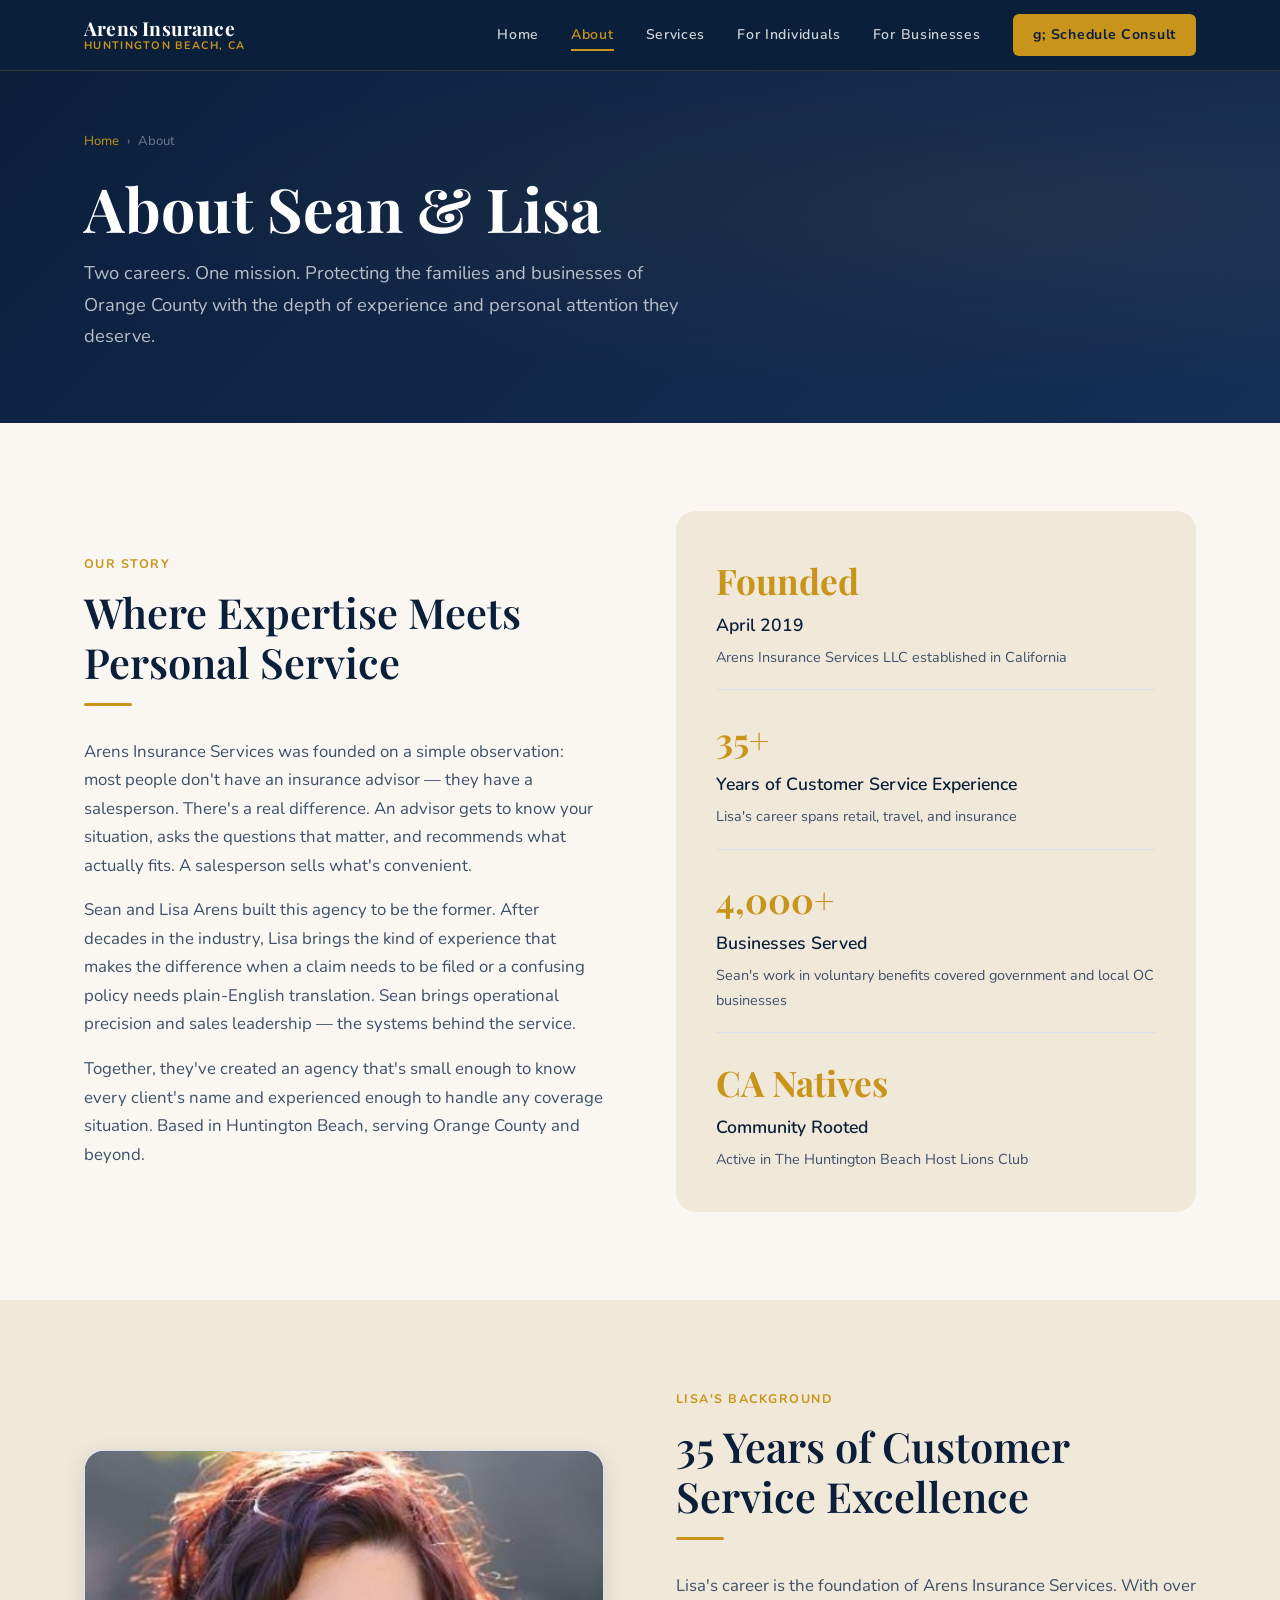
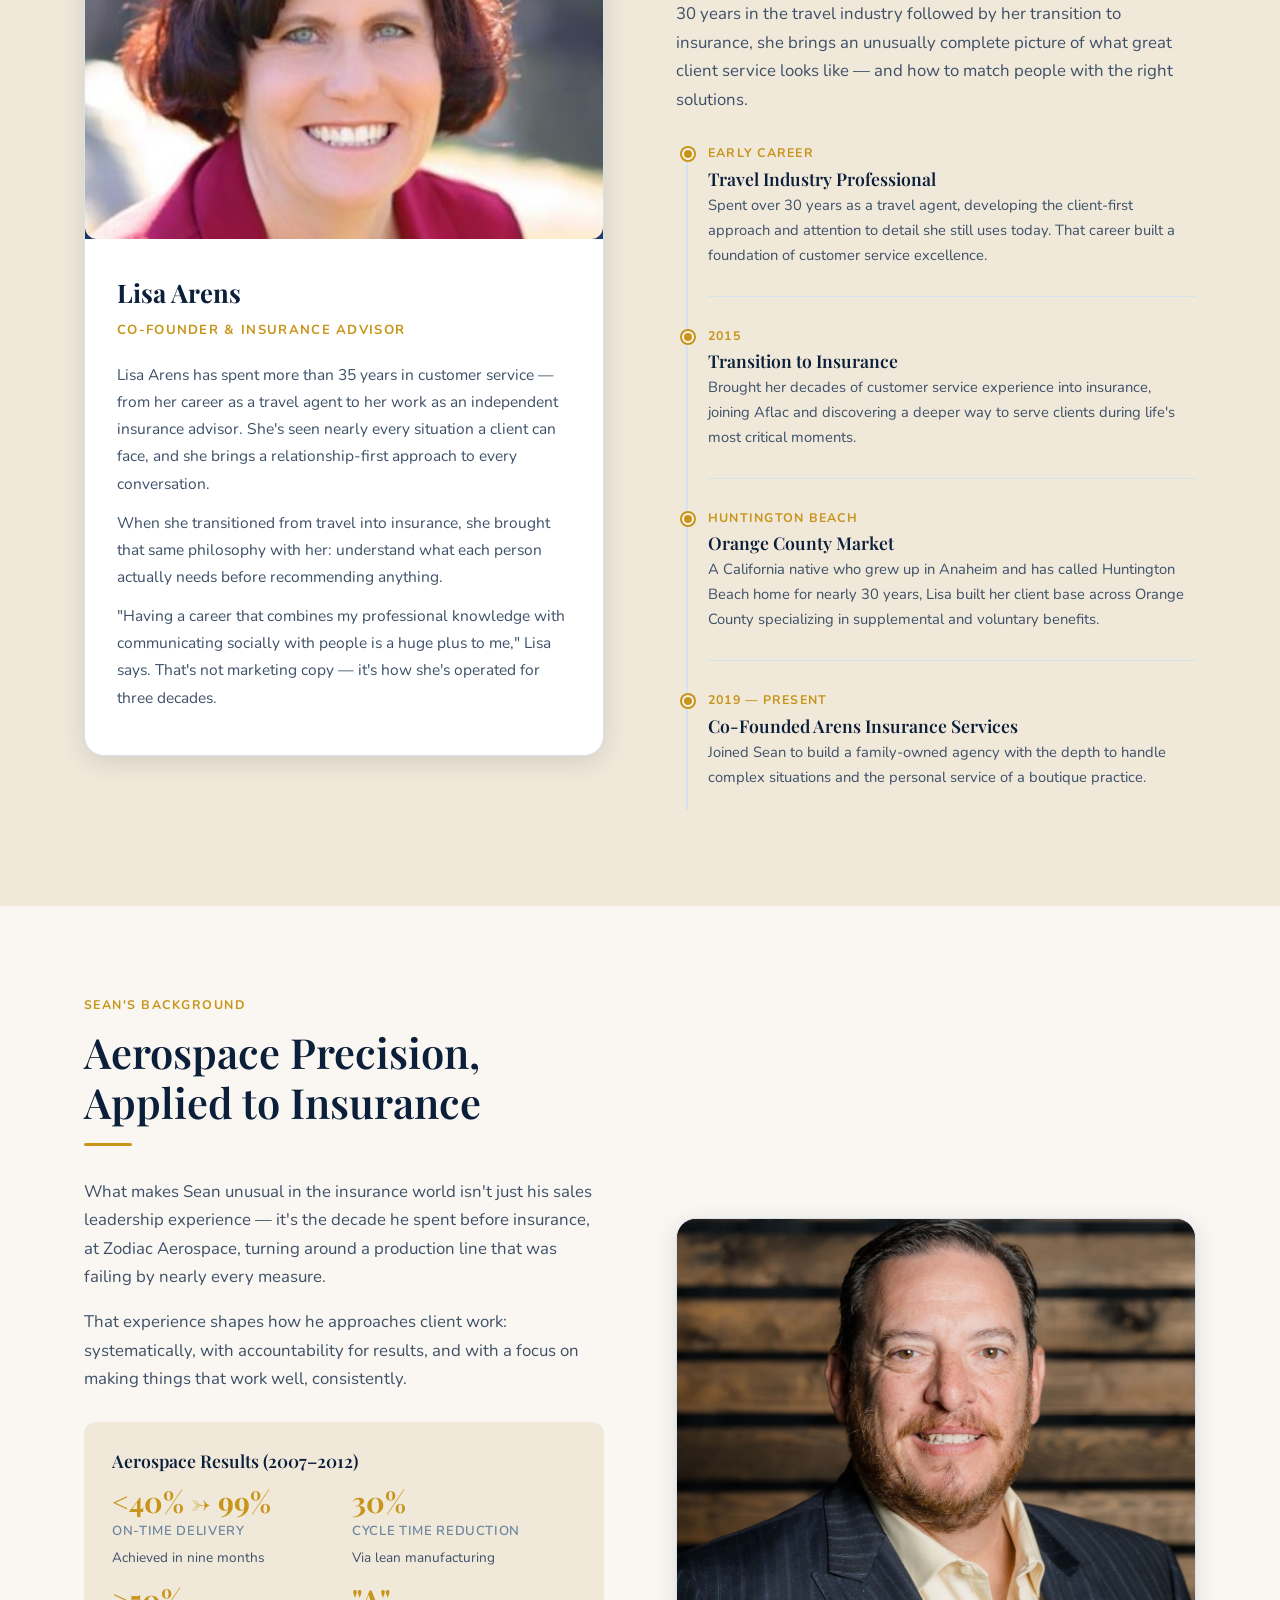
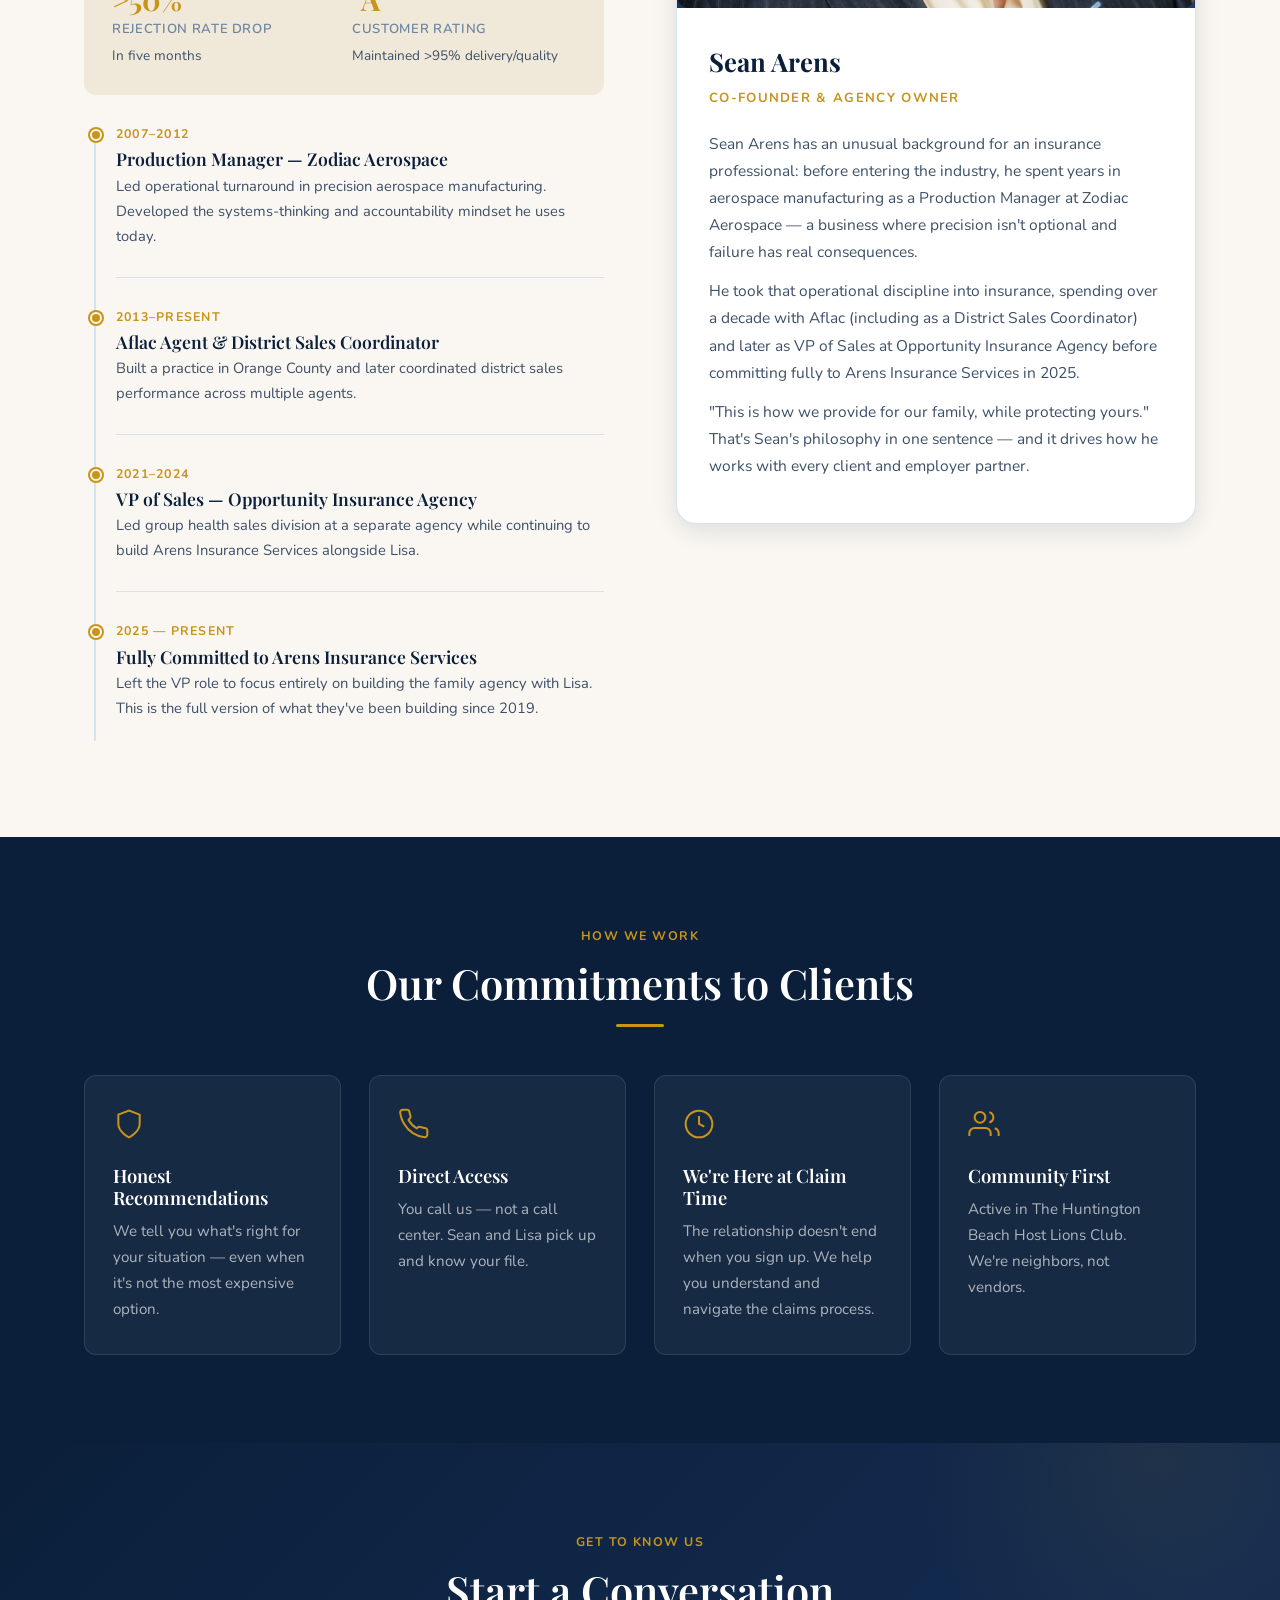
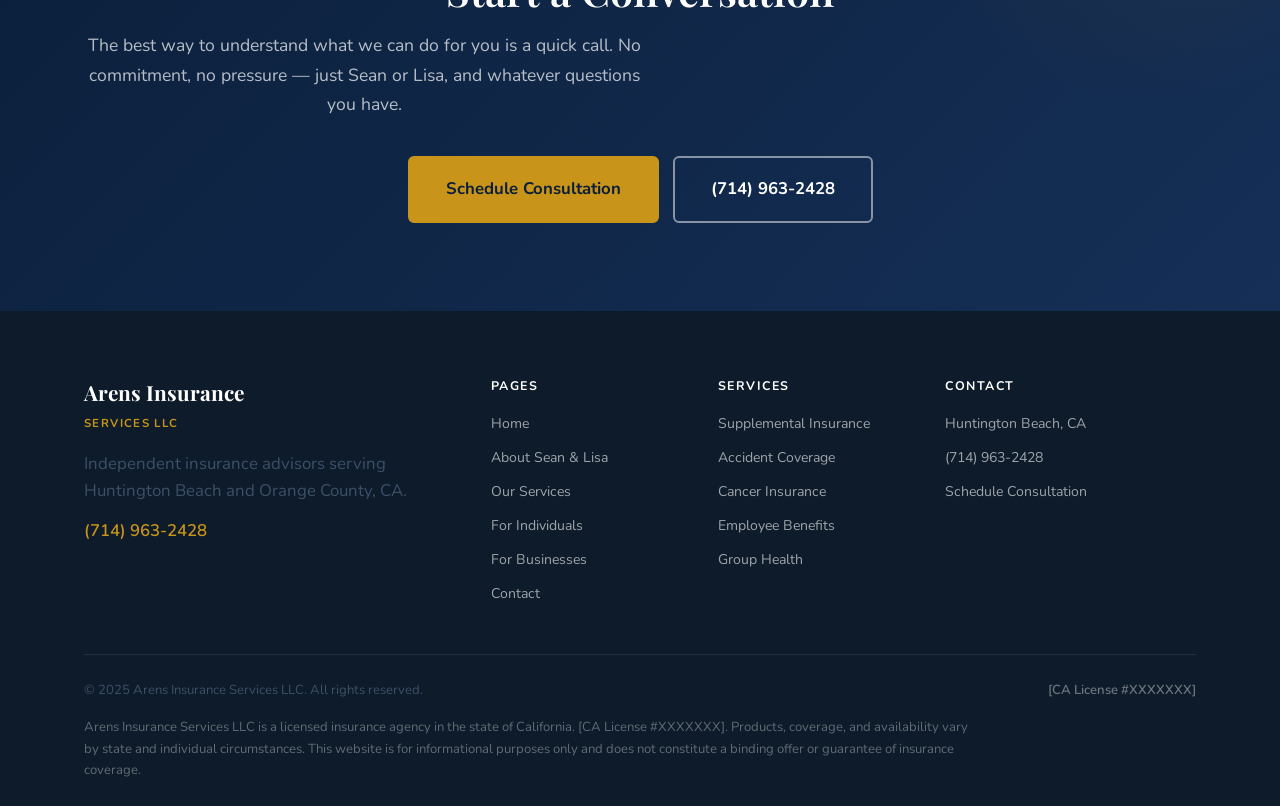
==== commit 5a6694bc: "QC updates: remove Free, fix experience stats, add couple photo, remove Hearing and Farmers referenc" ====
--- a/about.html
+++ b/about.html
@@ -3,7 +3,7 @@
 <head>
   <meta charset="UTF-8">
   <meta name="viewport" content="width=device-width, initial-scale=1.0">
-  <meta name="description" content="Meet Sean and Lisa Arens — 35+ years of insurance expertise, aerospace operational discipline, and a family-first approach to protecting what matters most.">
+  <meta name="description" content="Meet Sean and Lisa Arens — 35+ years of customer service expertise, aerospace operational discipline, and a family-first approach to protecting what matters most.">
   <title>About Sean &amp; Lisa Arens | Arens Insurance Services</title>
   <link rel="stylesheet" href="styles.css">
 </head>
@@ -21,7 +21,7 @@
       <a href="services.html">Services</a>
       <a href="individuals.html">For Individuals</a>
       <a href="businesses.html">For Businesses</a>
-      <a href="contact.html" class="nav-cta">Schedule Free Consult</a>
+      <a href="contact.html" class="nav-cta">g; Schedule Consult</a>
     </div>
     <button class="hamburger" aria-label="Toggle menu"><span></span><span></span><span></span></button>
   </div>
@@ -36,7 +36,7 @@
       <span>About</span>
     </nav>
     <h1>About Sean &amp; Lisa</h1>
-    <p>Two careers. One mission. Protecting the families and businesses of Huntington Beach — and clients throughout the United States — with the depth of experience and personal attention they deserve.</p>
+    <p>Two careers. One mission. Protecting the families and businesses of Orange County with the depth of experience and personal attention they deserve.</p>
   </div>
 </section>
 
@@ -52,10 +52,10 @@
           Arens Insurance Services was founded on a simple observation: most people don't have an insurance advisor — they have a salesperson. There's a real difference. An advisor gets to know your situation, asks the questions that matter, and recommends what actually fits. A salesperson sells what's convenient.
         </p>
         <p style="margin-bottom:16px">
-          Sean and Lisa Arens built this agency to be the former. With more than 35 years in customer service — from retail to travel to insurance — Lisa brings the kind of experience that makes the difference when a claim needs to be filed or a confusing policy needs plain-English translation. Sean brings operational precision and sales leadership — the systems behind the service.
+          Sean and Lisa Arens built this agency to be the former. After decades in the industry, Lisa brings the kind of experience that makes the difference when a claim needs to be filed or a confusing policy needs plain-English translation. Sean brings operational precision and sales leadership — the systems behind the service.
         </p>
         <p>
-          Together, they've created an agency that's small enough to know every client's name and experienced enough to handle any coverage situation. Based in Huntington Beach, serving clients throughout the United States.
+          Together, they've created an agency that's small enough to know every client's name and experienced enough to handle any coverage situation. Based in Huntington Beach, serving Orange County and beyond.
         </p>
       </div>
       <div style="background:var(--sand);border-radius:var(--radius-lg);padding:40px;display:flex;flex-direction:column;gap:20px">
@@ -66,18 +66,18 @@
         </div>
         <div style="border-bottom:1px solid var(--border);padding-bottom:20px">
           <div style="font-family:var(--font-display);font-size:2.2rem;font-weight:700;color:var(--amber)">35+</div>
-          <div style="font-size:1.1rem;font-weight:600;color:var(--navy)">Years of Insurance Experience</div>
-          <p style="font-size:.9rem;margin:4px 0 0">Lisa's career spans retail, travel, and insurance — 35+ years of customer service excellence</p>
+          <div style="font-size:1.1rem;font-weight:600;color:var(--navy)">Years of Customer Service Experience</div>
+          <p style="font-size:.9rem;margin:4px 0 0">Lisa's career spans retail, travel, and insurance</p>
         </div>
         <div style="border-bottom:1px solid var(--border);padding-bottom:20px">
           <div style="font-family:var(--font-display);font-size:2.2rem;font-weight:700;color:var(--amber)">4,000+</div>
           <div style="font-size:1.1rem;font-weight:600;color:var(--navy)">Businesses Served</div>
-          <p style="font-size:.9rem;margin:4px 0 0">Sean's work in supplemental benefits has served government agencies and businesses nationwide</p>
+          <p style="font-size:.9rem;margin:4px 0 0">Sean's work in voluntary benefits covered government and local OC businesses</p>
         </div>
         <div>
           <div style="font-family:var(--font-display);font-size:2.2rem;font-weight:700;color:var(--amber)">CA Natives</div>
           <div style="font-size:1.1rem;font-weight:600;color:var(--navy)">Community Rooted</div>
-          <p style="font-size:.9rem;margin:4px 0 0">California natives, nearly 30 years in Huntington Beach. Active in the Host Lions Club</p>
+          <p style="font-size:.9rem;margin:4px 0 0">Active in The Huntington Beach Host Lions Club</p>
         </div>
       </div>
     </div>
@@ -90,37 +90,36 @@
     <div class="two-col">
       <div class="profile-card">
         <div class="profile-card-img">
-          <img src="lisa-arens.jpg" alt="Lisa Arens — Co-Founder &amp; Insurance Advisor" style="width:100%;height:100%;object-fit:cover;border-radius:var(--radius-md)">
+          <img src="lisa-arens.jpg" alt="Lisa Arens" style="width:100%;height:100%;object-fit:cover;border-radius:var(--radius-md)">
         </div>
         <div class="profile-card-content">
           <div class="profile-card-name">Lisa Arens</div>
           <div class="profile-card-title">Co-Founder &amp; Insurance Advisor</div>
-          <p>"There is nothing better than helping people when things seem to be at their worst." That belief has shaped Lisa's entire career. With more than 35 years in customer service, she has built her work around understanding people, paying attention to the details that matter, and showing up when it counts most.</p>
-          <p>Born and raised in Anaheim, California, Lisa brings a genuine, steady presence to every client relationship, treating each person not as a policy, but as an individual with unique needs and concerns.</p>
-          <p>Lisa's career began in retail, where she first learned the value of listening closely and earning trust through service. She later found her dream role as a travel agent, spending over 20 years helping people plan meaningful experiences and navigate the unexpected. That chapter of her life sharpened her ability to anticipate needs, manage important details, and guide people through both exciting and stressful moments. In 2015, she brought that same mindset into the insurance world, where those skills found an even deeper purpose.</p>
-          <p>Today, Lisa approaches insurance the same way she has approached every role in her career — with care, precision, and a strong commitment to doing right by the people she serves. She takes pride in being detail oriented and fully present for her clients, especially when they need guidance the most. For Lisa, it is not just about coverage. It is about helping people feel supported, informed, and confident, no matter what life brings.</p>
+          <p>Lisa Arens has spent more than 35 years in customer service — from her career as a travel agent to her work as an independent insurance advisor. She's seen nearly every situation a client can face, and she brings a relationship-first approach to every conversation.</p>
+          <p>When she transitioned from travel into insurance, she brought that same philosophy with her: understand what each person actually needs before recommending anything.</p>
+          <p>"Having a career that combines my professional knowledge with communicating socially with people is a huge plus to me," Lisa says. That's not marketing copy — it's how she's operated for three decades.</p>
         </div>
       </div>
       <div>
         <span class="section-label">Lisa's Background</span>
-        <h2 class="section-title">35+ Years of Getting It Right</h2>
+        <h2 class="section-title">35 Years of Customer Service Excellence</h2>
         <div class="divider"></div>
-        <p style="margin-bottom:28px">Lisa's career is the foundation of Arens Insurance Services, shaped by more than 35 years of hands-on customer service experience across retail, travel, and insurance. She began in retail, where she developed a strong instinct for understanding people and delivering dependable service, then spent over 20 years as a travel agent, guiding clients through important decisions and managing the details that matter most. That foundation naturally led her into the insurance industry in 2015, where she found a deeper way to serve others during some of life's most critical moments.</p>
+        <p style="margin-bottom:28px">Lisa's career is the foundation of Arens Insurance Services. With over 30 years in the travel industry followed by her transition to insurance, she brings an unusually complete picture of what great client service looks like — and how to match people with the right solutions.</p>
         <div class="timeline">
           <div class="timeline-item">
             <div class="timeline-year">Early Career</div>
-            <h4>Retail &amp; Customer Service</h4>
-            <p>Built the foundation of her career in retail, developing the instinct for understanding people, earning trust, and delivering dependable service that has defined her work ever since.</p>
-          </div>
-          <div class="timeline-item">
-            <div class="timeline-year">20+ Years</div>
-            <h4>Travel Agent</h4>
-            <p>Found her dream role as a travel agent, helping people plan meaningful experiences and navigate the unexpected. Sharpened her ability to anticipate needs, manage important details, and guide people through both exciting and stressful moments.</p>
+            <h4>Travel Industry Professional</h4>
+            <p>Spent over 30 years as a travel agent, developing the client-first approach and attention to detail she still uses today. That career built a foundation of customer service excellence.</p>
           </div>
           <div class="timeline-item">
             <div class="timeline-year">2015</div>
-            <h4>Transitioned to Insurance</h4>
-            <p>Brought her customer service expertise and attention to detail into the insurance industry, finding an even deeper purpose in helping people during some of life's most critical moments.</p>
+            <h4>Transition to Insurance</h4>
+            <p>Brought her decades of customer service experience into insurance, joining Aflac and discovering a deeper way to serve clients during life's most critical moments.</p>
+          </div>
+          <div class="timeline-item">
+            <div class="timeline-year">Huntington Beach</div>
+            <h4>Orange County Market</h4>
+            <p>A California native who grew up in Anaheim and has called Huntington Beach home for nearly 30 years, Lisa built her client base across Orange County specializing in supplemental and voluntary benefits.</p>
           </div>
           <div class="timeline-item">
             <div class="timeline-year">2019 — Present</div>
@@ -139,7 +138,7 @@
     <div class="two-col reverse">
       <div class="profile-card">
         <div class="profile-card-img">
-          <img src="sean-arens.jpg" alt="Sean Arens — Co-Founder &amp; Agency Owner" style="width:100%;height:100%;object-fit:cover;border-radius:var(--radius-md)">
+          <img src="sean-arens.jpg" alt="Sean Arens" style="width:100%;height:100%;object-fit:cover;border-radius:var(--radius-md)">
         </div>
         <div class="profile-card-content">
           <div class="profile-card-name">Sean Arens</div>
@@ -153,7 +152,7 @@
         <span class="section-label">Sean's Background</span>
         <h2 class="section-title">Aerospace Precision, Applied to Insurance</h2>
         <div class="divider"></div>
-        <p style="margin-bottom:16px">What makes Sean unusual in the insurance world isn't just his sales leadership experience — it's the 5 years he spent before insurance, at Zodiac Aerospace, turning around a production line that was failing by nearly every measure.</p>
+        <p style="margin-bottom:16px">What makes Sean unusual in the insurance world isn't just his sales leadership experience — it's the decade he spent before insurance, at Zodiac Aerospace, turning around a production line that was failing by nearly every measure.</p>
         <p style="margin-bottom:28px">That experience shapes how he approaches client work: systematically, with accountability for results, and with a focus on making things that work well, consistently.</p>
         <div style="background:var(--sand);border-radius:var(--radius-md);padding:28px;margin-bottom:28px">
           <h4 style="margin-bottom:16px;color:var(--navy)">Aerospace Results (2007–2012)</h4>
@@ -242,7 +241,7 @@
           <svg width="32" height="32" viewBox="0 0 24 24" fill="none" stroke="currentColor" stroke-width="1.5"><path d="M17 21v-2a4 4 0 0 0-4-4H5a4 4 0 0 0-4 4v2"/><circle cx="9" cy="7" r="4"/><path d="M23 21v-2a4 4 0 0 0-3-3.87"/><path d="M16 3.13a4 4 0 0 1 0 7.75"/></svg>
         </div>
         <h3 style="color:var(--warm-white);font-size:1.15rem;margin-bottom:10px">Community First</h3>
-        <p style="color:rgba(255,255,255,.65);font-size:.95rem">Active in Huntington Beach through the Host Lions Club. We're neighbors, not vendors.</p>
+        <p style="color:rgba(255,255,255,.65);font-size:.95rem">Active in The Huntington Beach Host Lions Club. We're neighbors, not vendors.</p>
       </div>
     </div>
   </div>
@@ -253,11 +252,11 @@
   <div class="container text-center">
     <div class="cta-inner">
       <span class="section-label">Get to Know Us</span>
-      <h2>Start with a Free Conversation</h2>
+      <h2>Start a Conversation</h2>
       <p>The best way to understand what we can do for you is a quick call. No commitment, no pressure — just Sean or Lisa, and whatever questions you have.</p>
       <div class="btn-group" style="justify-content:center">
-        <a href="https://calendly.com/sean_arens-us/30min" class="btn btn-primary btn-lg" target="_blank" rel="noopener">Schedule Free Consultation</a>
-        <a href="tel:7147983067" class="btn btn-outline btn-lg">(714) 798-3067</a>
+        <a href="contact.html" class="btn btn-primary btn-lg">Schedule Consultation</a>
+        <a href="tel:7149632428" class="btn btn-outline btn-lg">(714) 963-2428</a>
       </div>
     </div>
   </div>
@@ -270,8 +269,8 @@
       <div class="footer-brand">
         <div class="footer-logo-name">Arens Insurance</div>
         <div class="footer-logo-tagline">Services LLC</div>
-        <p>Independent insurance advisors based in Huntington Beach, CA — serving clients throughout the United States.</p>
-        <p style="margin-top:12px"><a href="tel:7147983067" style="color:var(--amber);font-weight:600">(714) 798-3067</a></p>
+        <p>Independent insurance advisors serving Huntington Beach and Orange County, CA.</p>
+        <p style="margin-top:12px"><a href="tel:7149632428" style="color:var(--amber);font-weight:600">(714) 963-2428</a></p>
       </div>
       <div class="footer-col">
         <h5>Pages</h5>
@@ -298,17 +297,17 @@
         <h5>Contact</h5>
         <ul>
           <li style="color:rgba(255,255,255,.6)">Huntington Beach, CA</li>
-          <li><a href="tel:7147983067">(714) 798-3067</a></li>
+          <li><a href="tel:7149632428">(714) 963-2428</a></li>
           <li><a href="contact.html">Schedule Consultation</a></li>
         </ul>
       </div>
     </div>
     <div class="footer-bottom">
       <div class="footer-bottom-row">
-        <p>© 2026 Arens Insurance Services LLC. All rights reserved.</p>
-        <span class="footer-license">CA License: Sean Arens #0I40062 &amp; Lisa Arens #0K29297</span>
-      </div>
-      <p class="footer-disclaimer">Arens Insurance Services LLC is a licensed insurance agency in the state of California. CA License: Sean Arens #0I40062 &amp; Lisa Arens #0K29297. Products, coverage, and availability vary by state and individual circumstances. This website is for informational purposes only and does not constitute a binding offer or guarantee of insurance coverage.</p>
+        <p>© 2025 Arens Insurance Services LLC. All rights reserved.</p>
+        <span class="footer-license">[CA License #XXXXXXX]</span>
+      </div>
+      <p class="footer-disclaimer">Arens Insurance Services LLC is a licensed insurance agency in the state of California. [CA License #XXXXXXX]. Products, coverage, and availability vary by state and individual circumstances. This website is for informational purposes only and does not constitute a binding offer or guarantee of insurance coverage.</p>
     </div>
   </div>
 </footer>
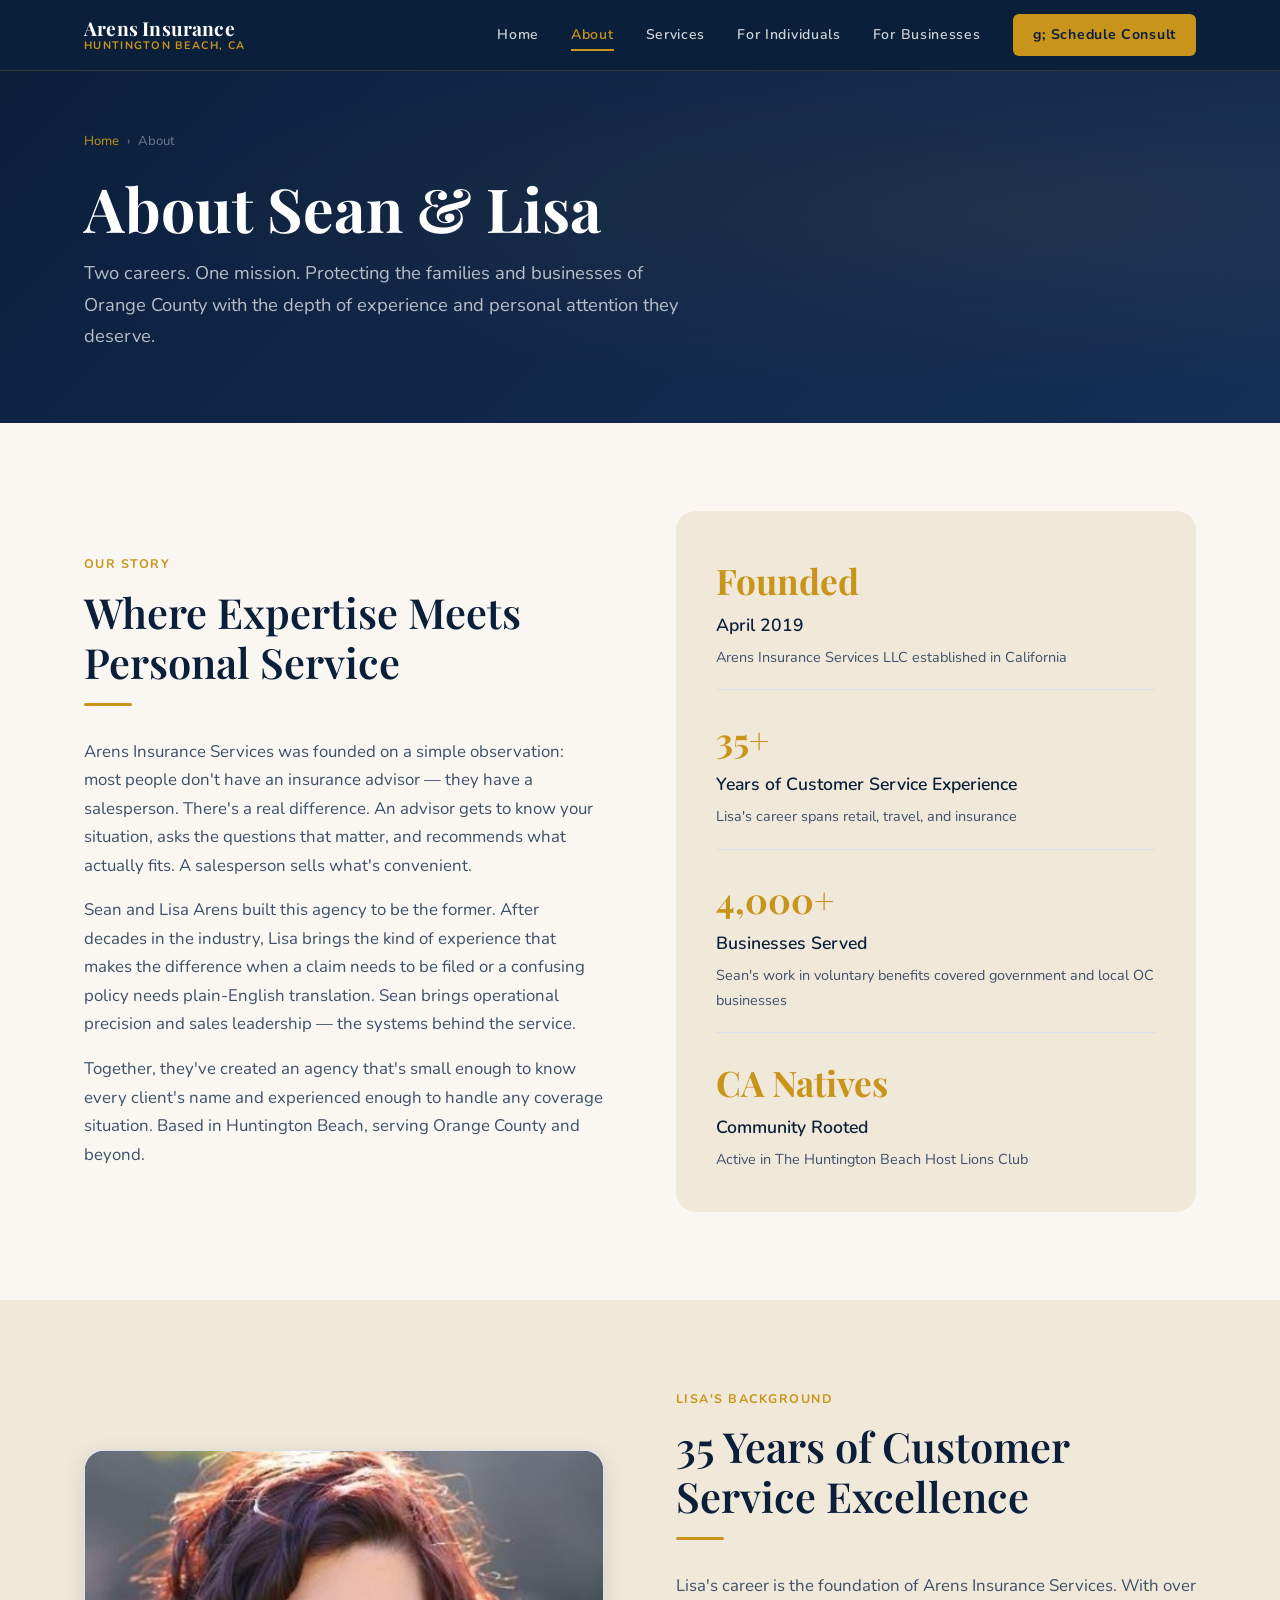
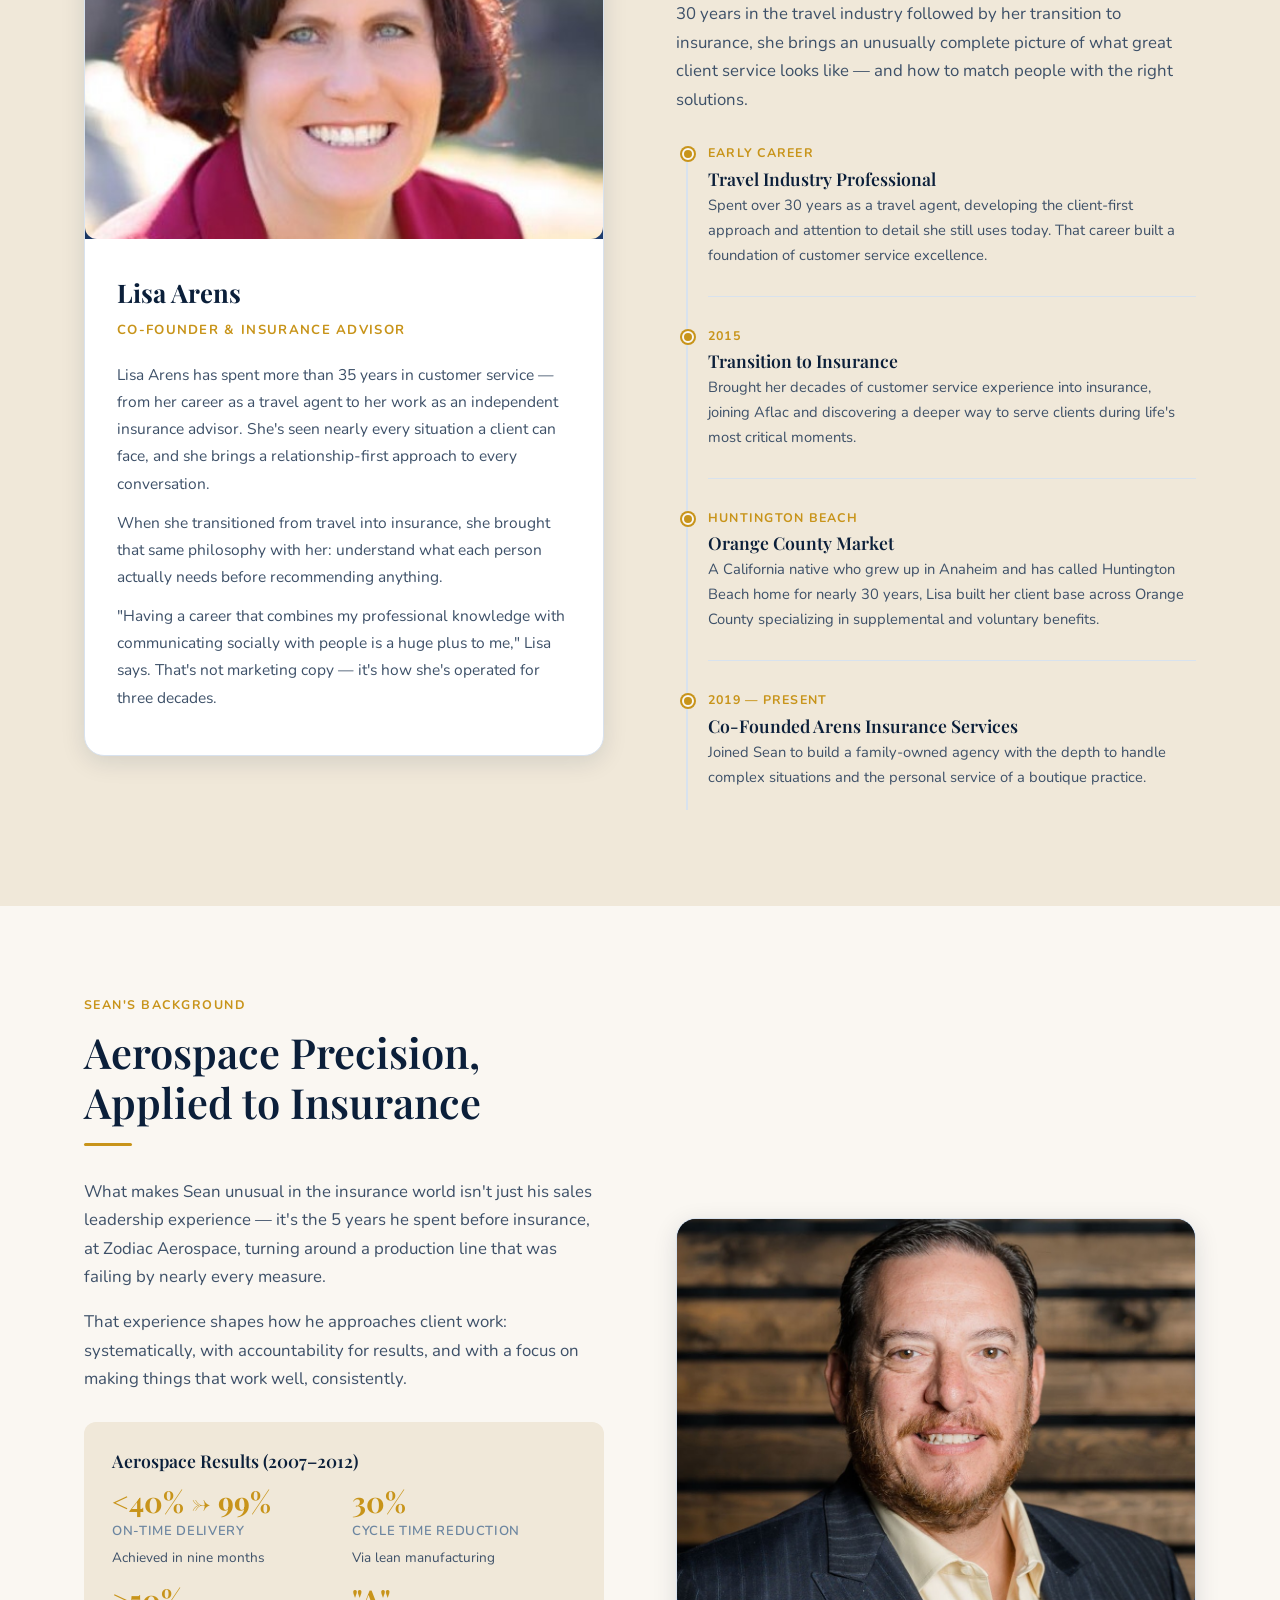
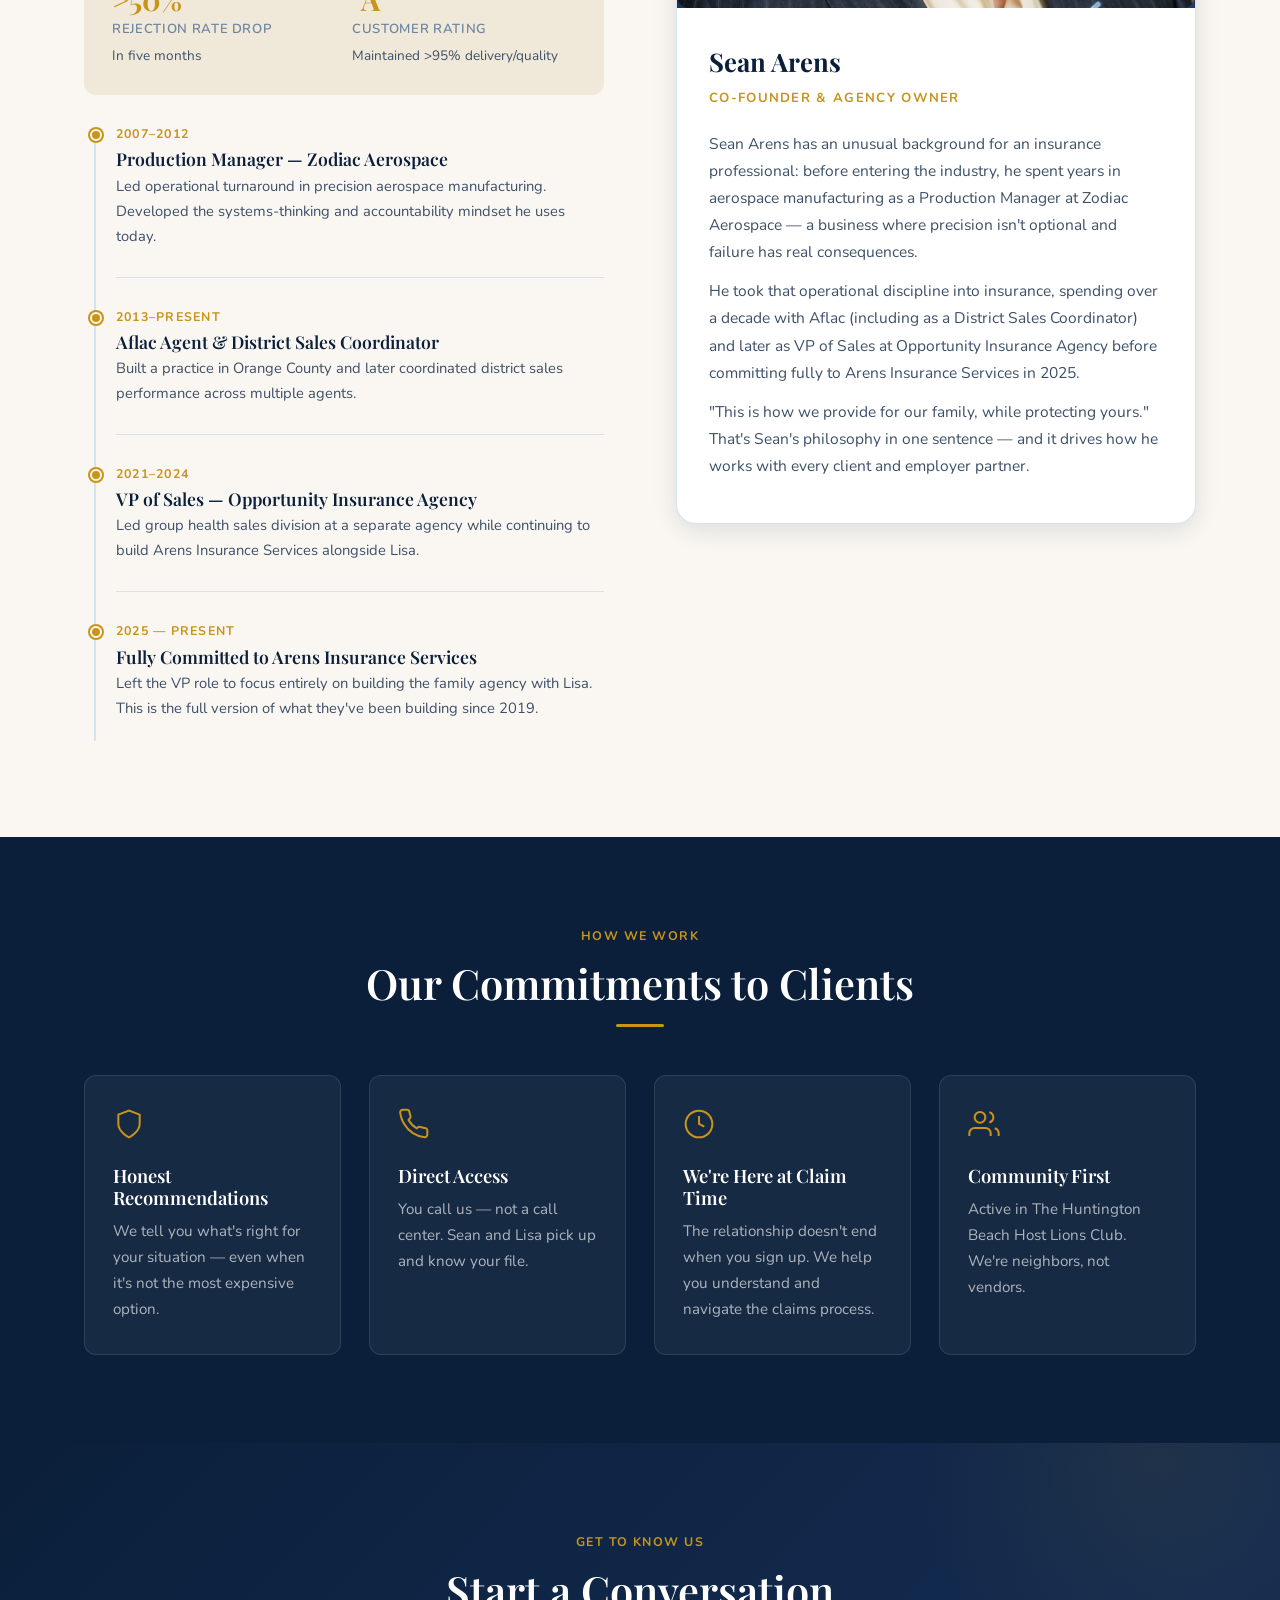
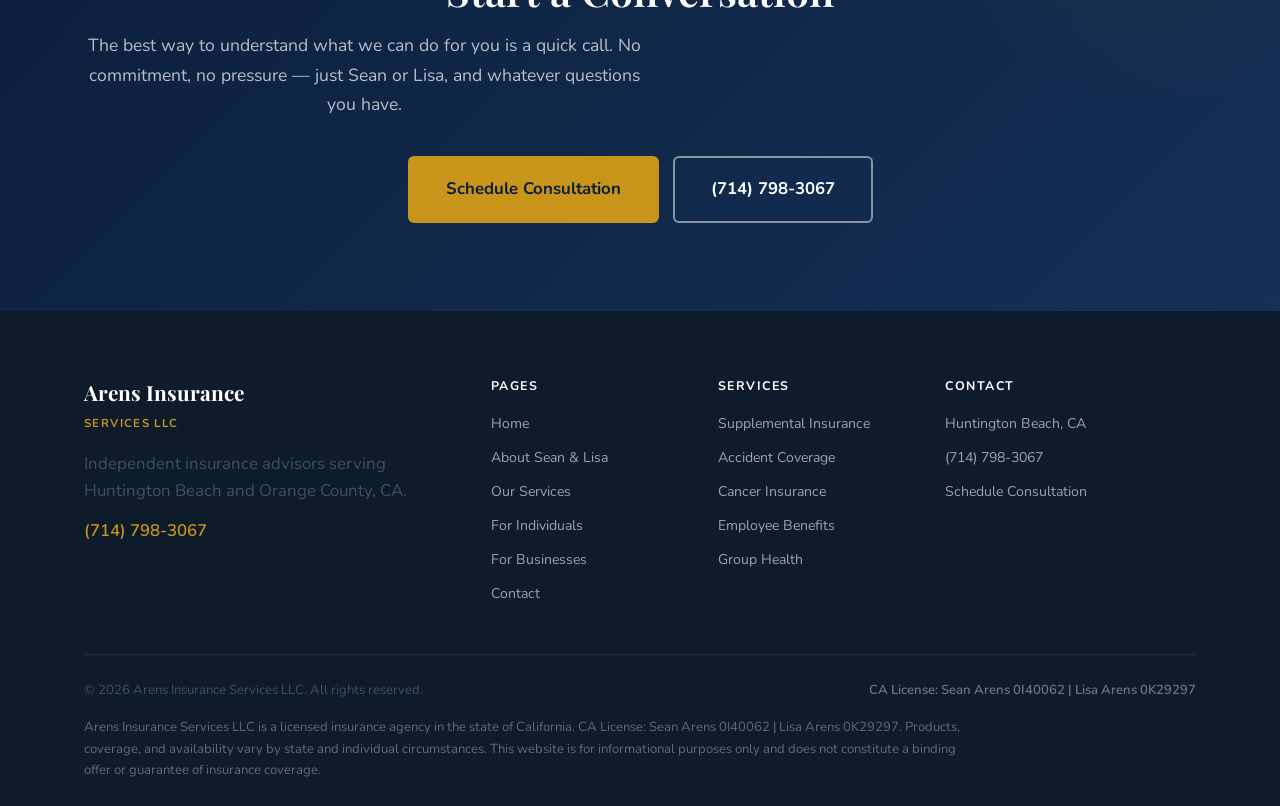
==== commit 9ab22ce0: "QC updates: remove Free, fix experience stats, add couple photo, remove Hearing and Farmers referenc" ====
--- a/about.html
+++ b/about.html
@@ -152,7 +152,7 @@
         <span class="section-label">Sean's Background</span>
         <h2 class="section-title">Aerospace Precision, Applied to Insurance</h2>
         <div class="divider"></div>
-        <p style="margin-bottom:16px">What makes Sean unusual in the insurance world isn't just his sales leadership experience — it's the decade he spent before insurance, at Zodiac Aerospace, turning around a production line that was failing by nearly every measure.</p>
+        <p style="margin-bottom:16px">What makes Sean unusual in the insurance world isn't just his sales leadership experience — it's the 5 years he spent before insurance, at Zodiac Aerospace, turning around a production line that was failing by nearly every measure.</p>
         <p style="margin-bottom:28px">That experience shapes how he approaches client work: systematically, with accountability for results, and with a focus on making things that work well, consistently.</p>
         <div style="background:var(--sand);border-radius:var(--radius-md);padding:28px;margin-bottom:28px">
           <h4 style="margin-bottom:16px;color:var(--navy)">Aerospace Results (2007–2012)</h4>
@@ -256,7 +256,7 @@
       <p>The best way to understand what we can do for you is a quick call. No commitment, no pressure — just Sean or Lisa, and whatever questions you have.</p>
       <div class="btn-group" style="justify-content:center">
         <a href="contact.html" class="btn btn-primary btn-lg">Schedule Consultation</a>
-        <a href="tel:7149632428" class="btn btn-outline btn-lg">(714) 963-2428</a>
+        <a href="tel:7147983067" class="btn btn-outline btn-lg">(714) 798-3067</a>
       </div>
     </div>
   </div>
@@ -270,7 +270,7 @@
         <div class="footer-logo-name">Arens Insurance</div>
         <div class="footer-logo-tagline">Services LLC</div>
         <p>Independent insurance advisors serving Huntington Beach and Orange County, CA.</p>
-        <p style="margin-top:12px"><a href="tel:7149632428" style="color:var(--amber);font-weight:600">(714) 963-2428</a></p>
+        <p style="margin-top:12px"><a href="tel:7147983067" style="color:var(--amber);font-weight:600">(714) 798-3067</a></p>
       </div>
       <div class="footer-col">
         <h5>Pages</h5>
@@ -297,17 +297,17 @@
         <h5>Contact</h5>
         <ul>
           <li style="color:rgba(255,255,255,.6)">Huntington Beach, CA</li>
-          <li><a href="tel:7149632428">(714) 963-2428</a></li>
+          <li><a href="tel:7147983067">(714) 798-3067</a></li>
           <li><a href="contact.html">Schedule Consultation</a></li>
         </ul>
       </div>
     </div>
     <div class="footer-bottom">
       <div class="footer-bottom-row">
-        <p>© 2025 Arens Insurance Services LLC. All rights reserved.</p>
-        <span class="footer-license">[CA License #XXXXXXX]</span>
-      </div>
-      <p class="footer-disclaimer">Arens Insurance Services LLC is a licensed insurance agency in the state of California. [CA License #XXXXXXX]. Products, coverage, and availability vary by state and individual circumstances. This website is for informational purposes only and does not constitute a binding offer or guarantee of insurance coverage.</p>
+        <p>© 2026 Arens Insurance Services LLC. All rights reserved.</p>
+        <span class="footer-license">CA License: Sean Arens 0I40062 | Lisa Arens 0K29297</span>
+      </div>
+      <p class="footer-disclaimer">Arens Insurance Services LLC is a licensed insurance agency in the state of California. CA License: Sean Arens 0I40062 | Lisa Arens 0K29297. Products, coverage, and availability vary by state and individual circumstances. This website is for informational purposes only and does not constitute a binding offer or guarantee of insurance coverage.</p>
     </div>
   </div>
 </footer>
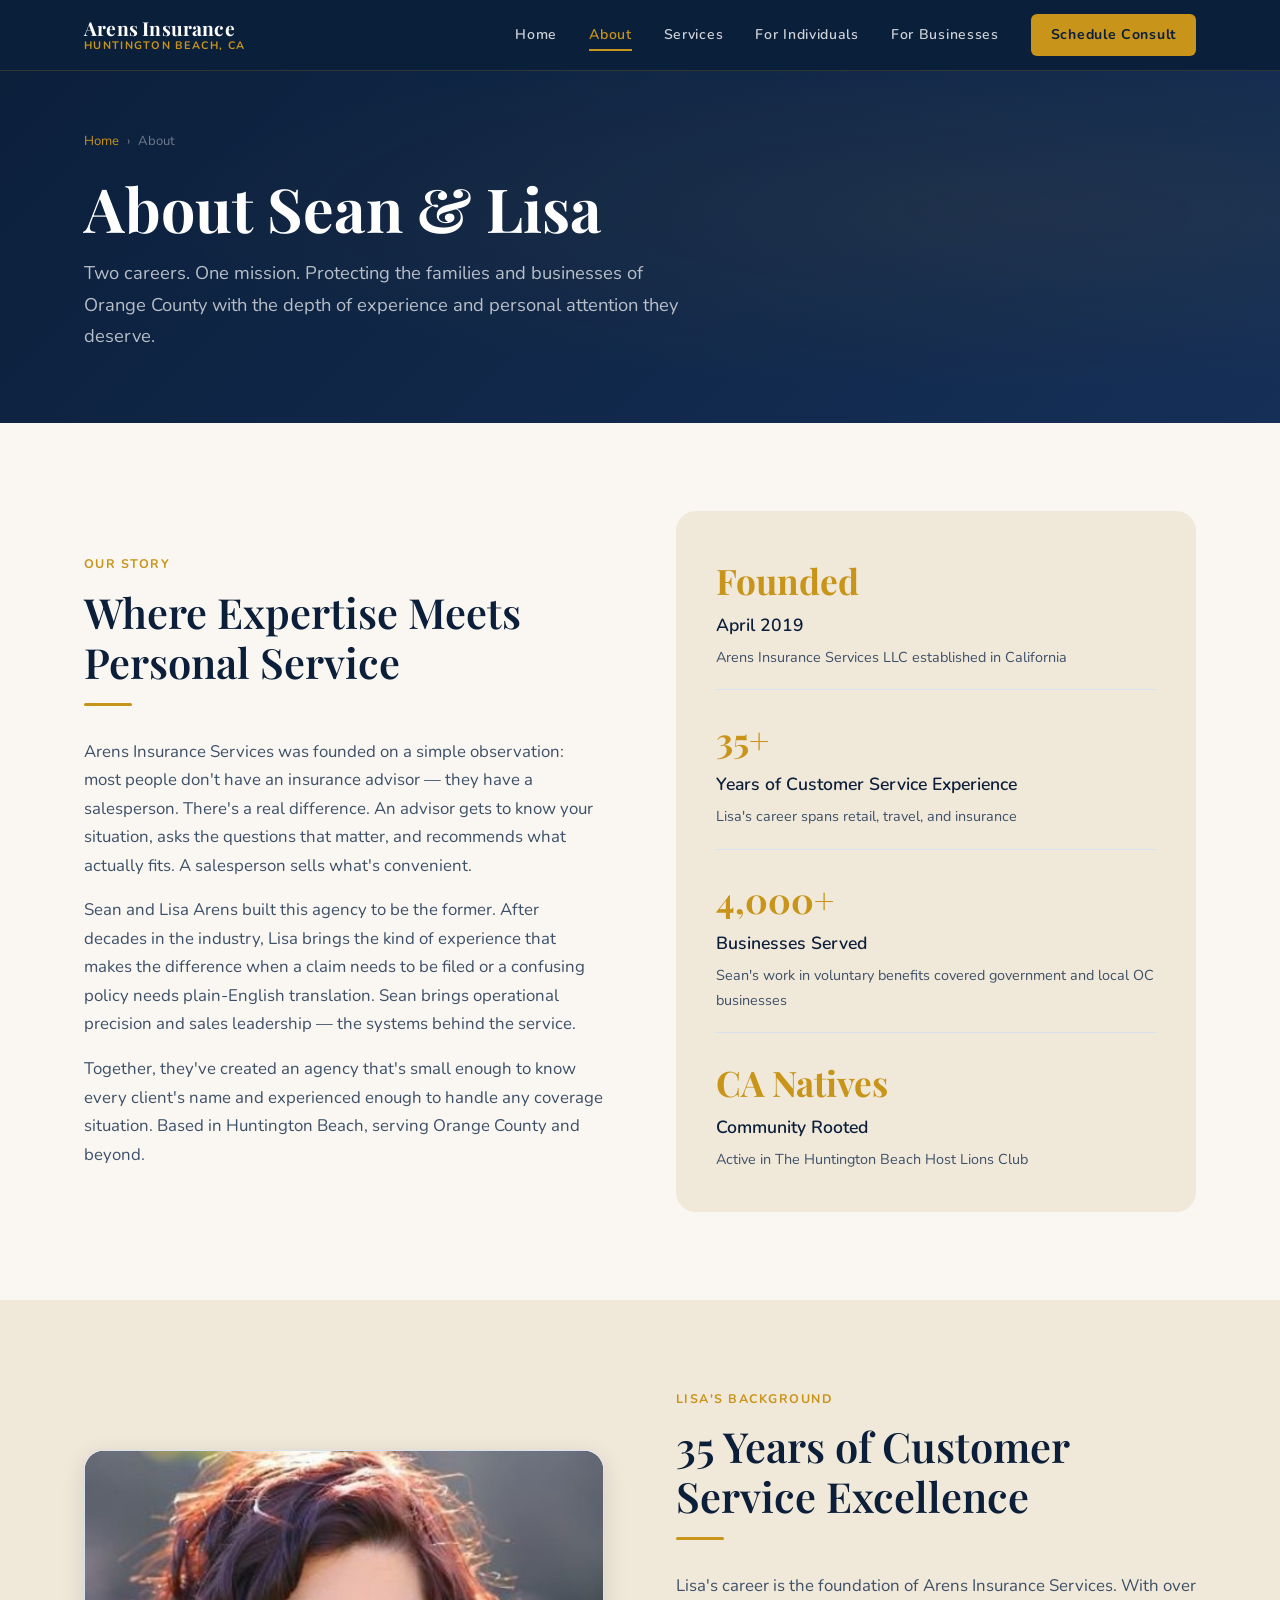
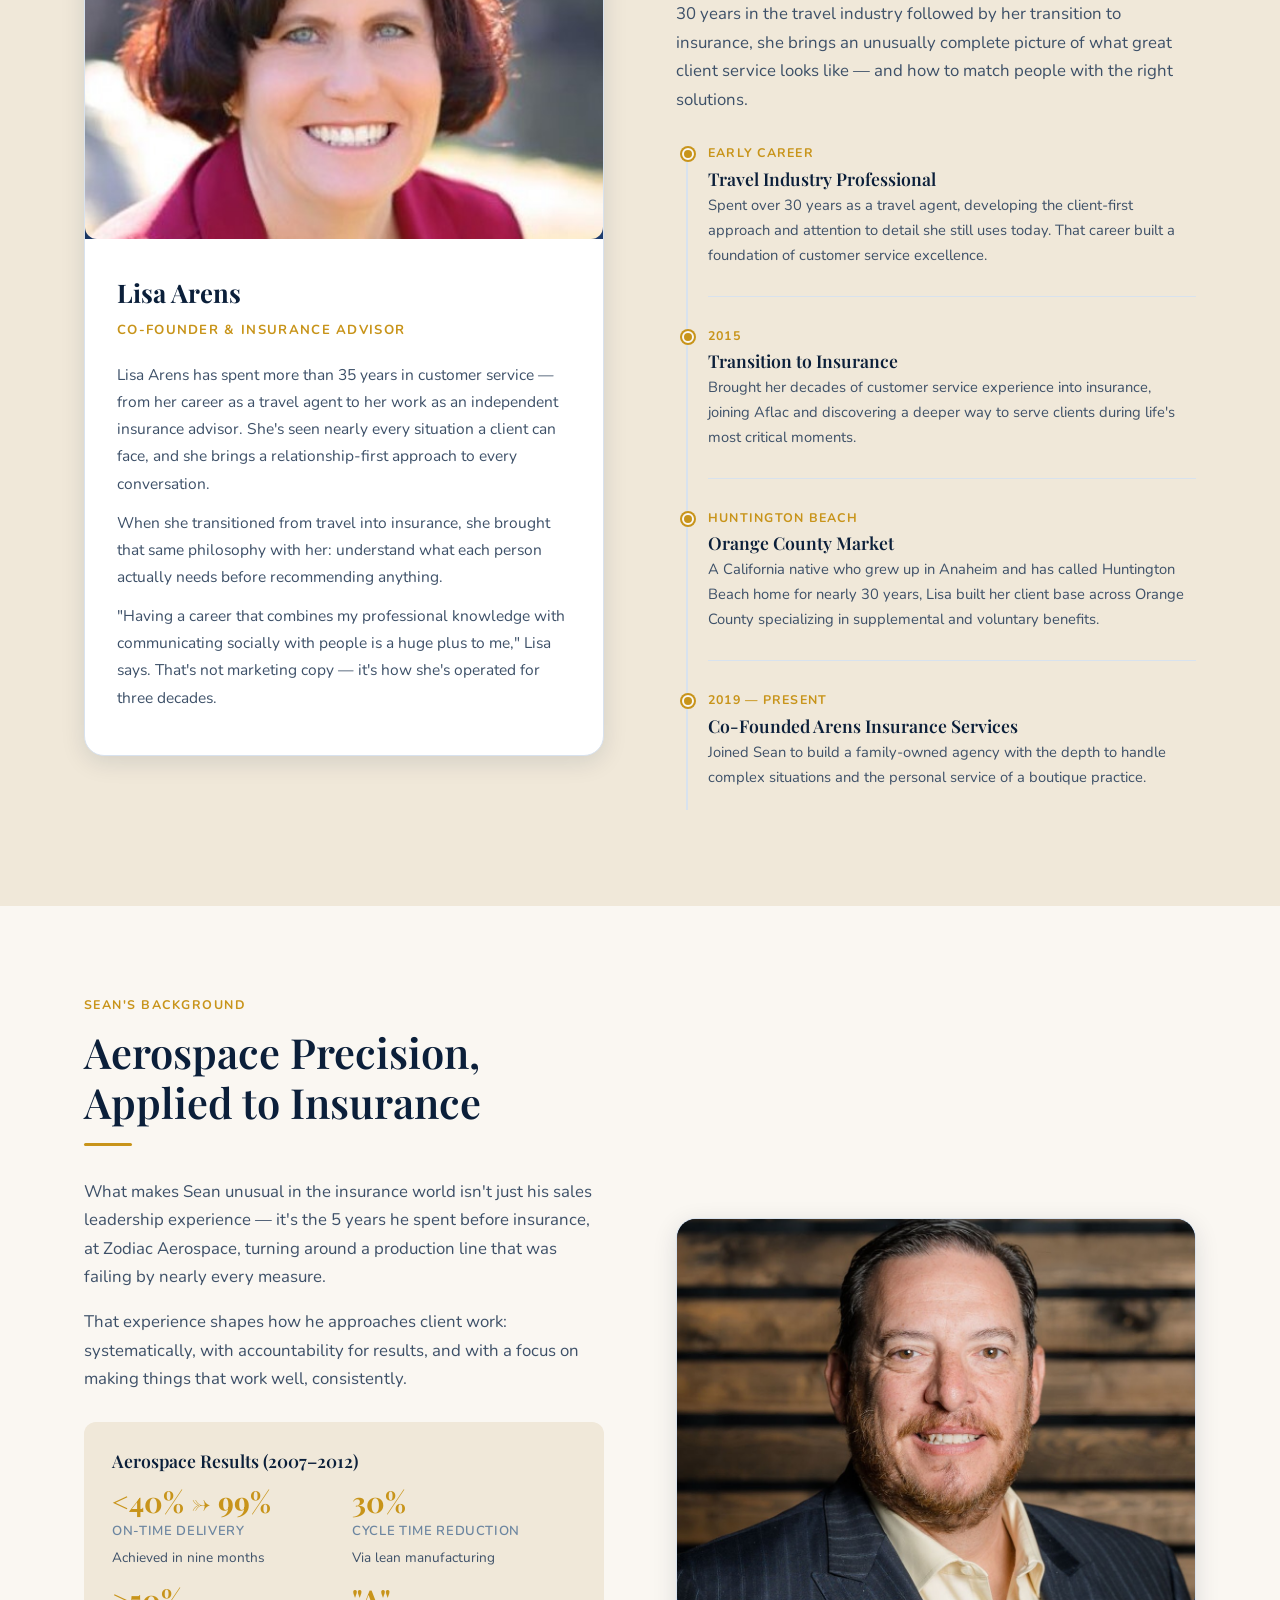
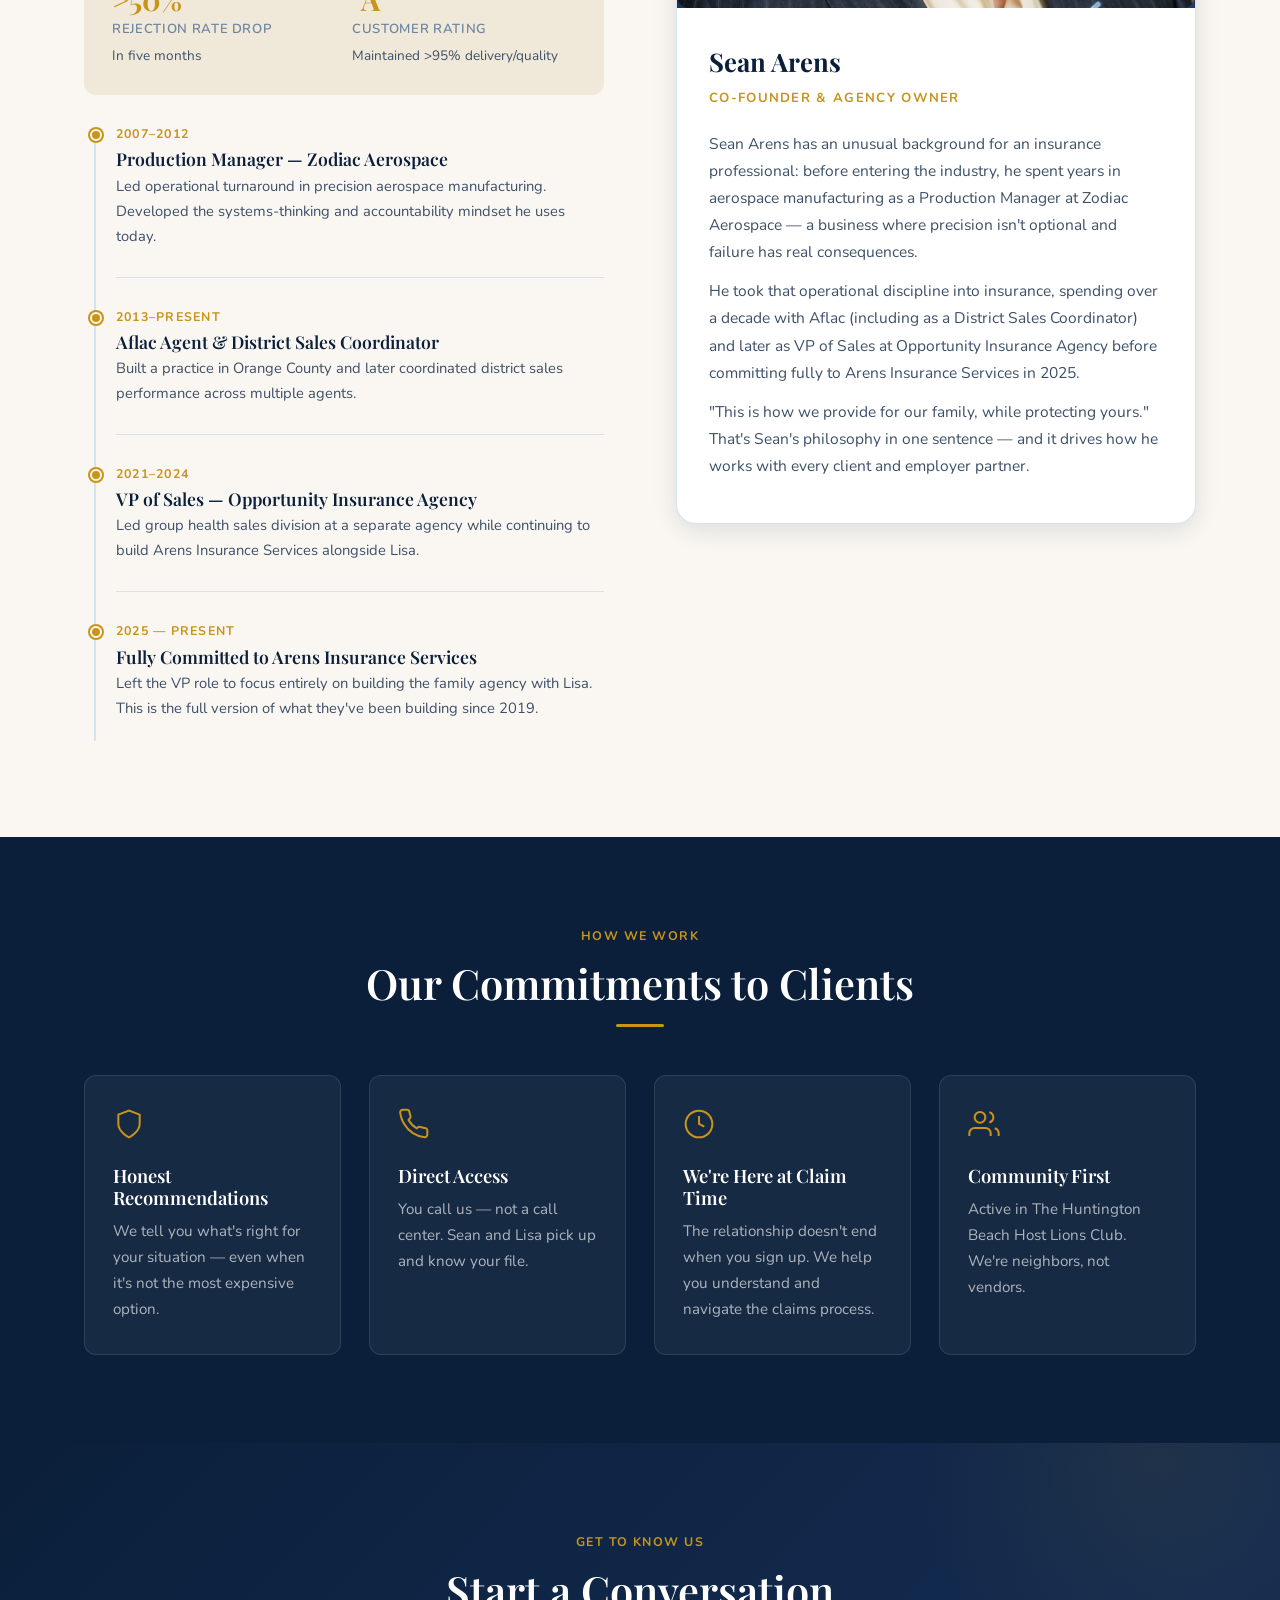
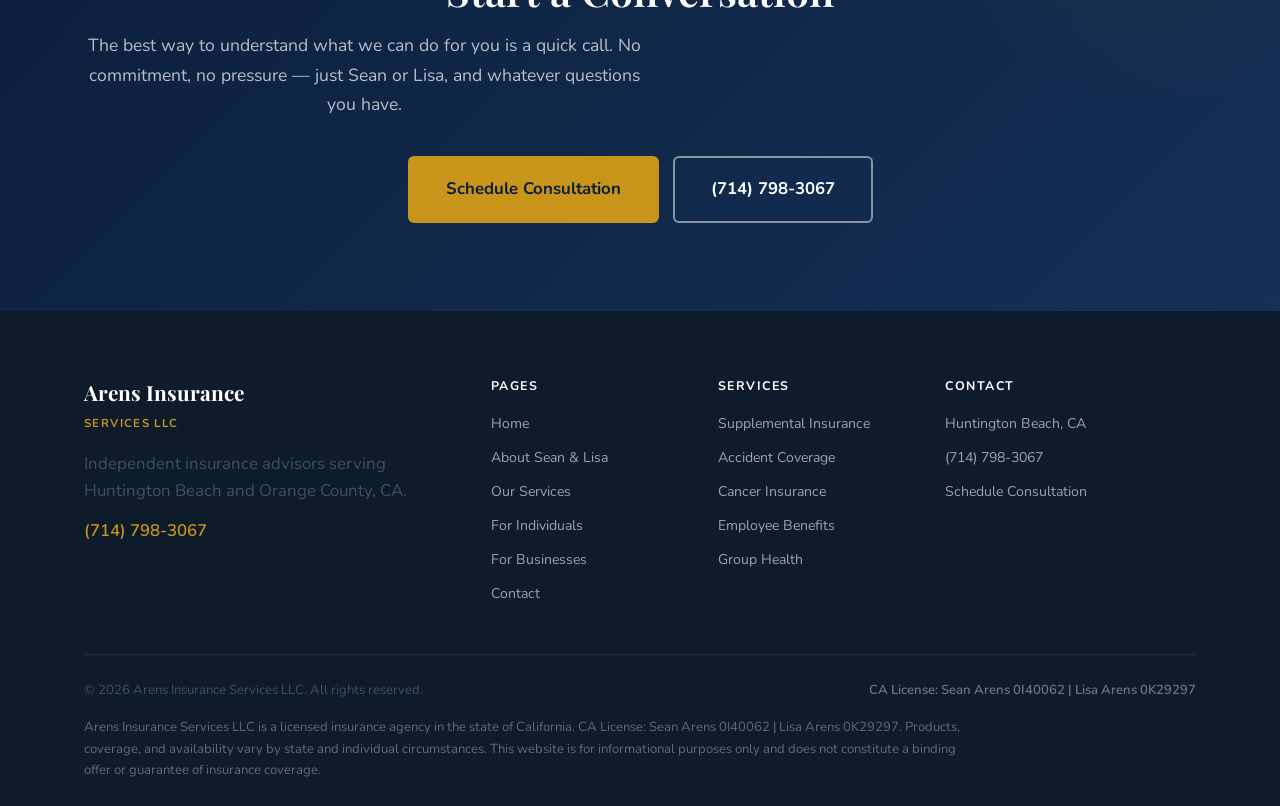
==== commit 1f2f34f6: "Fix nav button artifact" ====
--- a/about.html
+++ b/about.html
@@ -21,7 +21,7 @@
       <a href="services.html">Services</a>
       <a href="individuals.html">For Individuals</a>
       <a href="businesses.html">For Businesses</a>
-      <a href="contact.html" class="nav-cta">g; Schedule Consult</a>
+      <a href="contact.html" class="nav-cta">Schedule Consult</a>
     </div>
     <button class="hamburger" aria-label="Toggle menu"><span></span><span></span><span></span></button>
   </div>
